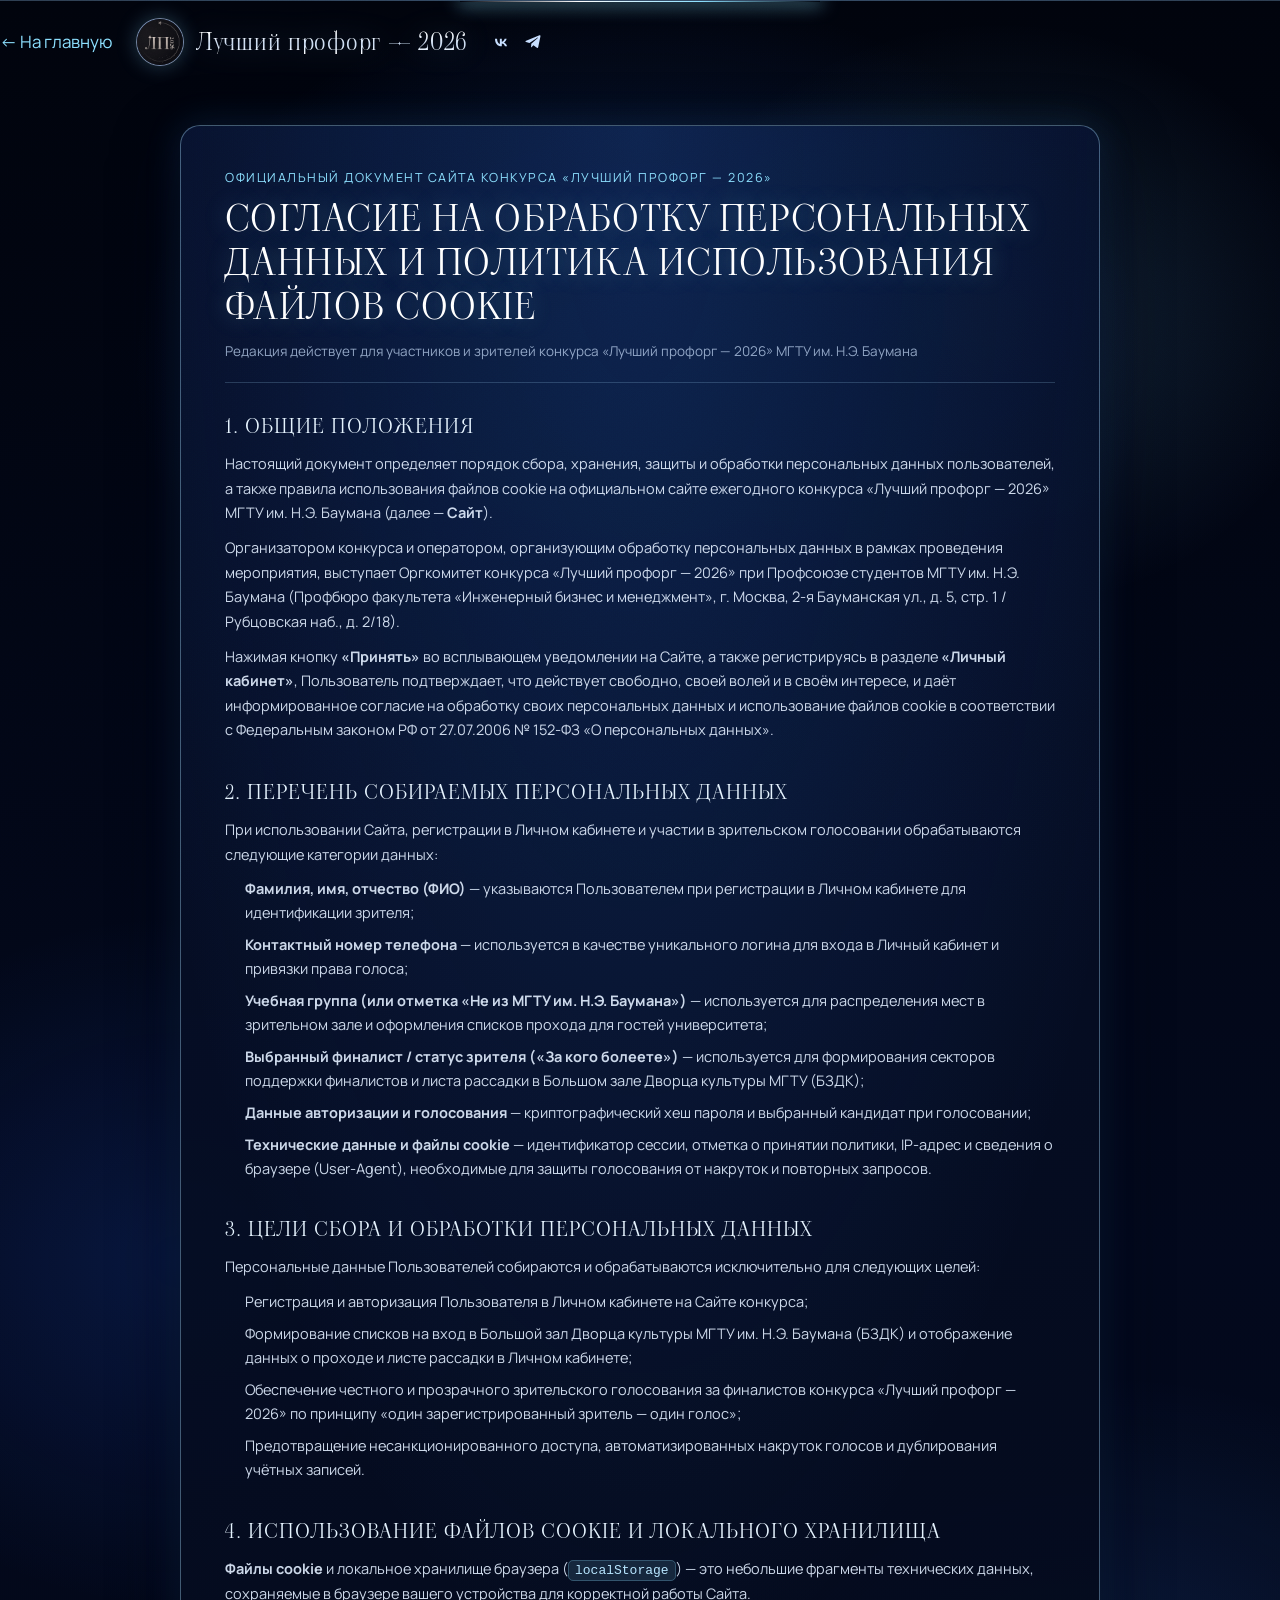
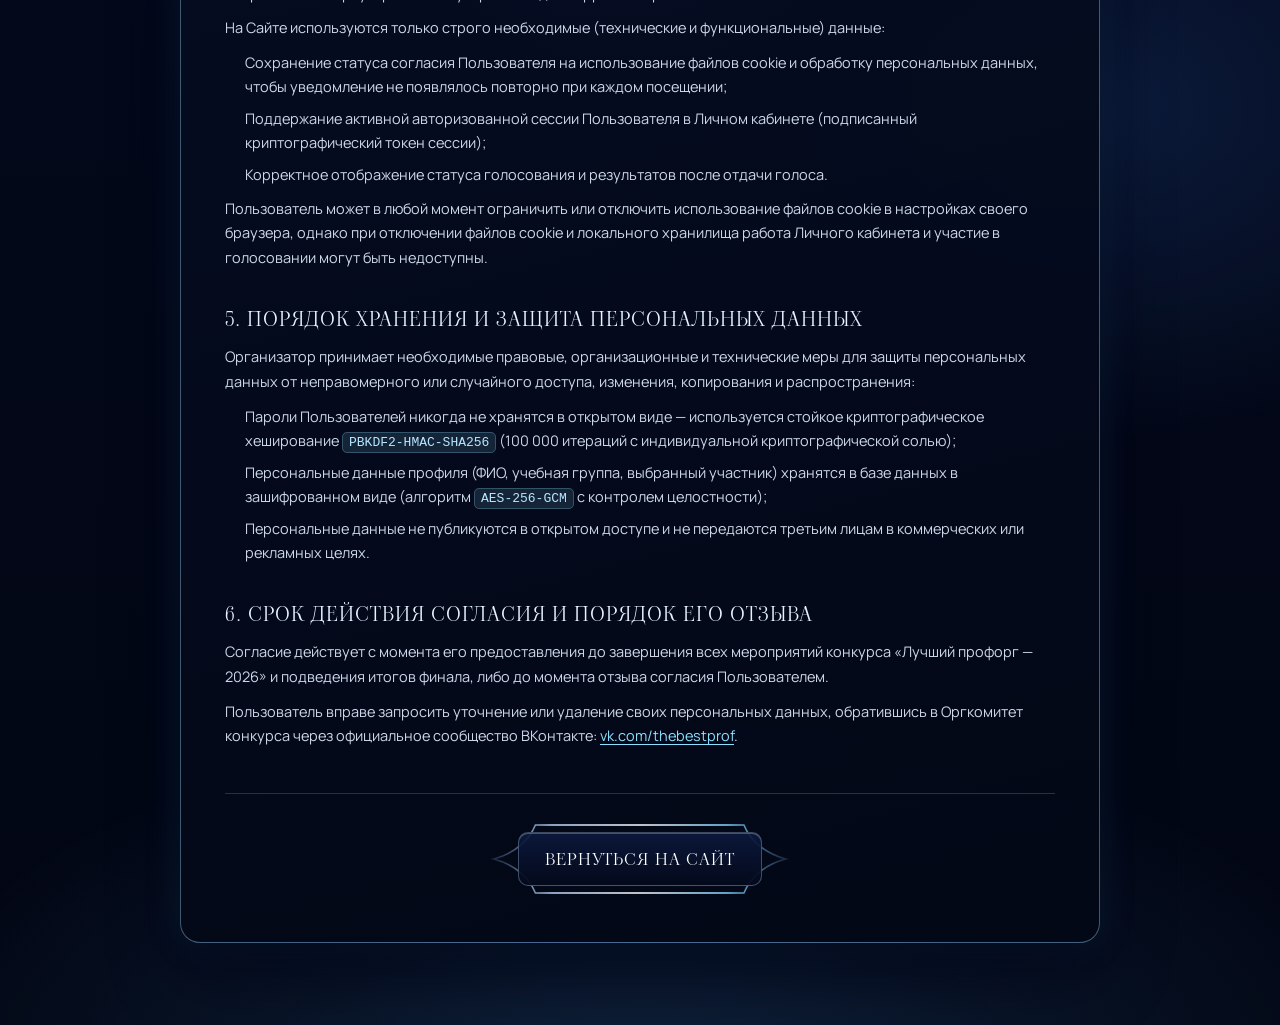
==== privacy.html @ 3759860c "Update voting to cookie-only and stack contacts" ====
<!DOCTYPE html>
<html lang="ru">
<head>
  <meta charset="UTF-8">
  <meta name="viewport" content="width=device-width, initial-scale=1.0">
  <title>Согласие на обработку персональных данных и использование файлов Cookie | Лучший профорг — 2026</title>
  <meta name="description" content="Политика обработки персональных данных и использования файлов cookie официального сайта конкурса «Лучший профорг — 2026» МГТУ им. Н.Э. Баумана.">
  <link rel="icon" type="image/png" href="img/logo-lp2026.png">
  <meta name="theme-color" content="#020614">
  <link rel="preconnect" href="https://fonts.googleapis.com">
  <link rel="preconnect" href="https://fonts.gstatic.com" crossorigin>
  <link href="https://fonts.googleapis.com/css2?family=Manrope:wght@400;500;600;700&family=Viaoda+Libre&display=swap" rel="stylesheet">
  <link rel="stylesheet" href="styles.css?v=49">
</head>
<body class="legal-page">

  <!-- ======= ШАПКА ======= -->
  <header class="header">
    <div class="header__inner">
      <div class="header__left">
        <a class="nav-link" href="index.html">← На главную</a>
      </div>

      <a class="logo cabinet-header-btn" href="index.html" aria-label="На главную страницу конкурса Лучший профорг — 2026">
        <img class="logo__icon" src="img/logo-lp2026.png" alt="Лучший профорг — 2026" width="46" height="46">
        <span class="logo__text">Лучший профорг — 2026</span>
      </a>

      <div class="header__right">
        <div class="header__socials">
          <a href="https://vk.com/thebestprof" target="_blank" rel="noopener" aria-label="ВКонтакте">
            <svg viewBox="0 0 24 24" width="18" height="18" fill="currentColor"><path d="M12.78 17.62c-5.52 0-8.67-3.78-8.8-10.07h2.76c.09 4.62 2.13 6.58 3.74 6.98V7.55h2.6v3.99c1.6-.17 3.27-1.99 3.83-3.99h2.6c-.43 2.46-2.25 4.28-3.54 5.03 1.29.6 3.36 2.18 4.14 5.04h-2.86c-.61-1.9-2.14-3.38-4.17-3.58v3.58h-.3z"/></svg>
          </a>
          <a href="https://t.me/profkom_bmstu" target="_blank" rel="noopener" aria-label="Telegram">
            <svg viewBox="0 0 24 24" width="18" height="18" fill="currentColor"><path d="M21.9 4.6 18.9 19c-.23 1-.83 1.25-1.68.78l-4.65-3.43-2.24 2.16c-.25.25-.46.46-.94.46l.33-4.73L18.4 6.5c.37-.33-.08-.52-.58-.19L7.26 13.4l-4.58-1.43c-1-.31-1.02-1 .21-1.48L20.6 3.1c.83-.3 1.55.2 1.3 1.5z"/></svg>
          </a>
        </div>
      </div>
    </div>
  </header>

  <!-- ======= ОСНОВНОЙ ДОКУМЕНТ ======= -->
  <main class="section legal-section">
    <div class="container legal-container">
      <div class="legal-card">
        <p class="legal-card__eyebrow">Официальный документ сайта конкурса «Лучший профорг — 2026»</p>
        <h1 class="legal-card__title">Согласие на обработку персональных данных и Политика использования файлов Cookie</h1>
        <p class="legal-card__updated">Редакция действует для участников и зрителей конкурса «Лучший профорг — 2026» МГТУ им. Н.Э. Баумана</p>

        <div class="legal-content">
          <section class="legal-block">
            <h2>1. Общие положения</h2>
            <p>
              Настоящий документ определяет порядок сбора, хранения, защиты и обработки персональных данных пользователей, а также правила использования файлов cookie на официальном сайте ежегодного конкурса «Лучший профорг — 2026» МГТУ им. Н.Э. Баумана (далее — <strong>Сайт</strong>).
            </p>
            <p>
              Организатором конкурса и оператором, организующим обработку персональных данных в рамках проведения мероприятия, выступает Оргкомитет конкурса «Лучший профорг — 2026» при Профсоюзе студентов МГТУ им. Н.Э. Баумана (Профбюро факультета «Инженерный бизнес и менеджмент», г. Москва, 2-я Бауманская ул., д. 5, стр. 1 / Рубцовская наб., д. 2/18).
            </p>
            <p>
              Нажимая кнопку <strong>«Принять»</strong> во всплывающем уведомлении на Сайте, а также регистрируясь в разделе <strong>«Личный кабинет»</strong>, Пользователь подтверждает, что действует свободно, своей волей и в своём интересе, и даёт информированное согласие на обработку своих персональных данных и использование файлов cookie в соответствии с Федеральным законом РФ от 27.07.2006 № 152-ФЗ «О персональных данных».
            </p>
          </section>

          <section class="legal-block">
            <h2>2. Перечень собираемых персональных данных</h2>
            <p>При использовании Сайта, регистрации в Личном кабинете и участии в зрительском голосовании обрабатываются следующие категории данных:</p>
            <ul>
              <li><strong>Фамилия, имя, отчество (ФИО)</strong> — указываются Пользователем при регистрации в Личном кабинете для идентификации зрителя;</li>
              <li><strong>Контактный номер телефона</strong> — используется в качестве уникального логина для входа в Личный кабинет и привязки права голоса;</li>
              <li><strong>Учебная группа (или отметка «Не из МГТУ им. Н.Э. Баумана»)</strong> — используется для распределения мест в зрительном зале и оформления списков прохода для гостей университета;</li>
              <li><strong>Выбранный финалист / статус зрителя («За кого болеете»)</strong> — используется для формирования секторов поддержки финалистов и листа рассадки в Большом зале Дворца культуры МГТУ (БЗДК);</li>
              <li><strong>Данные авторизации и голосования</strong> — криптографический хеш пароля и выбранный кандидат при голосовании;</li>
              <li><strong>Технические данные и файлы cookie</strong> — идентификатор сессии, отметка о принятии политики, IP-адрес и сведения о браузере (User-Agent), необходимые для защиты голосования от накруток и повторных запросов.</li>
            </ul>
          </section>

          <section class="legal-block">
            <h2>3. Цели сбора и обработки персональных данных</h2>
            <p>Персональные данные Пользователей собираются и обрабатываются исключительно для следующих целей:</p>
            <ul>
              <li>Регистрация и авторизация Пользователя в Личном кабинете на Сайте конкурса;</li>
              <li>Формирование списков на вход в Большой зал Дворца культуры МГТУ им. Н.Э. Баумана (БЗДК) и отображение данных о проходе и листе рассадки в Личном кабинете;</li>
              <li>Обеспечение честного и прозрачного зрительского голосования за финалистов конкурса «Лучший профорг — 2026» по принципу «один зарегистрированный зритель — один голос»;</li>
              <li>Предотвращение несанкционированного доступа, автоматизированных накруток голосов и дублирования учётных записей.</li>
            </ul>
          </section>

          <section class="legal-block">
            <h2>4. Использование файлов Cookie и локального хранилища</h2>
            <p>
              <strong>Файлы cookie</strong> и локальное хранилище браузера (<code>localStorage</code>) — это небольшие фрагменты технических данных, сохраняемые в браузере вашего устройства для корректной работы Сайта.
            </p>
            <p>На Сайте используются только строго необходимые (технические и функциональные) данные:</p>
            <ul>
              <li>Сохранение статуса согласия Пользователя на использование файлов cookie и обработку персональных данных, чтобы уведомление не появлялось повторно при каждом посещении;</li>
              <li>Поддержание активной авторизованной сессии Пользователя в Личном кабинете (подписанный криптографический токен сессии);</li>
              <li>Корректное отображение статуса голосования и результатов после отдачи голоса.</li>
            </ul>
            <p>
              Пользователь может в любой момент ограничить или отключить использование файлов cookie в настройках своего браузера, однако при отключении файлов cookie и локального хранилища работа Личного кабинета и участие в голосовании могут быть недоступны.
            </p>
          </section>

          <section class="legal-block">
            <h2>5. Порядок хранения и защита персональных данных</h2>
            <p>Организатор принимает необходимые правовые, организационные и технические меры для защиты персональных данных от неправомерного или случайного доступа, изменения, копирования и распространения:</p>
            <ul>
              <li>Пароли Пользователей никогда не хранятся в открытом виде — используется стойкое криптографическое хеширование <code>PBKDF2-HMAC-SHA256</code> (100 000 итераций с индивидуальной криптографической солью);</li>
              <li>Персональные данные профиля (ФИО, учебная группа, выбранный участник) хранятся в базе данных в зашифрованном виде (алгоритм <code>AES-256-GCM</code> с контролем целостности);</li>
              <li>Персональные данные не публикуются в открытом доступе и не передаются третьим лицам в коммерческих или рекламных целях.</li>
            </ul>
          </section>

          <section class="legal-block">
            <h2>6. Срок действия согласия и порядок его отзыва</h2>
            <p>
              Согласие действует с момента его предоставления до завершения всех мероприятий конкурса «Лучший профорг — 2026» и подведения итогов финала, либо до момента отзыва согласия Пользователем.
            </p>
            <p>
              Пользователь вправе запросить уточнение или удаление своих персональных данных, обратившись в Оргкомитет конкурса через официальное сообщество ВКонтакте:
              <a href="https://vk.com/thebestprof" target="_blank" rel="noopener">vk.com/thebestprof</a>.
            </p>
          </section>
        </div>

        <div class="legal-card__actions">
          <a class="btn-frame" href="index.html">
            <svg class="btn-frame__svg" viewBox="0 0 320 94" preserveAspectRatio="none" aria-hidden="true">
              <defs>
                <linearGradient id="legalFrameGrad" x1="0" y1="0" x2="1" y2="0">
                  <stop offset="0" stop-color="#3b5278" stop-opacity=".45"/>
                  <stop offset=".2" stop-color="#b8d4f8"/>
                  <stop offset=".5" stop-color="#ffffff"/>
                  <stop offset=".8" stop-color="#7fd4ff"/>
                  <stop offset="1" stop-color="#3b5278" stop-opacity=".45"/>
                </linearGradient>
              </defs>
              <path d="M6 47 C 30 40 44 24 50 8 L 270 8 C 276 24 290 40 314 47 C 290 54 276 70 270 86 L 50 86 C 44 70 30 54 6 47 Z" fill="none" stroke="url(#legalFrameGrad)" stroke-width="1.6" vector-effect="non-scaling-stroke"/>
            </svg>
            <span>Вернуться на сайт</span>
          </a>
        </div>
      </div>
    </div>
  </main>

</body>
</html>
---- styles.css ----
/* ============================================================
   «Лучший профорг — 2026» — Глубокий космос + 3D Хром и Серебро
   Официальный дизайн по мотивам афиш конкурса: полночный
   сапфировый космос, металлический хром, ледяное голубое
   сияние, гранёные 3D-звёзды, орбиты и звёздные шлейфы
   ============================================================ */

:root {
  --bg: #020613;
  --bg-soft: #040b20;
  --panel: #07122e;
  --accent: #8ce0ff;          /* ледяной голубой с афиш */
  --accent-bright: #e0f5ff;   /* яркий серебристо-голубой блик */
  --accent-dark: #2563eb;     /* глубокий сапфировый неон */
  --cream: #f4f8ff;           /* звёздный белый */
  --muted: #93a7c8;           /* холодный серебристо-синий */
  --violet: 37, 99, 235;      /* сапфировая туманность */
  --gold-rgb: 140, 224, 255;  /* голубовато-серебряное свечение */
  --chrome-rgb: 216, 232, 255;
  --hairline: rgba(205, 228, 255, 0.58);
  --panel-border: rgba(190, 220, 255, 0.25);
  --poster-border: rgba(210, 230, 255, 0.42);
  --chrome-gradient: linear-gradient(
    180deg,
    #ffffff 0%,
    #eef5fd 28%,
    #c6d7ee 58%,
    #e6f0fc 82%,
    #ffffff 100%
  );
  --font-display: "Viaoda Libre", serif;
  --font-text: "Manrope", "Roboto", sans-serif;
  --header-h: 84px;
}

* { margin: 0; padding: 0; box-sizing: border-box; }

html {
  scroll-behavior: smooth;
  scroll-padding-top: calc(var(--header-h) + 12px);
  scrollbar-color: rgba(140, 224, 255, 0.35) transparent;
}

body {
  background: var(--bg);
  color: var(--muted);
  font-family: var(--font-text);
  font-size: 17px;
  line-height: 1.55;
  -webkit-font-smoothing: antialiased;
  overflow-x: hidden;
}

/* лёгкое плёночное зерно поверх всей страницы */
body::after {
  content: "";
  position: fixed;
  inset: 0;
  z-index: 2000;
  pointer-events: none;
  opacity: 0.045;
  mix-blend-mode: soft-light;
  background-image: url("data:image/svg+xml,%3Csvg xmlns='http://www.w3.org/2000/svg' width='180' height='180'%3E%3Cfilter id='n'%3E%3CfeTurbulence type='fractalNoise' baseFrequency='0.8' numOctaves='2' stitchTiles='stitch'/%3E%3CfeColorMatrix type='saturate' values='0'/%3E%3C/filter%3E%3Crect width='100%25' height='100%25' filter='url(%23n)'/%3E%3C/svg%3E");
}

img { display: block; max-width: 100%; }
a { color: var(--accent); text-decoration: none; }
ul, ol { list-style: none; }
b { color: var(--cream); font-weight: 600; }

::selection { background: var(--accent); color: #020613; }

::-webkit-scrollbar { width: 10px; }
::-webkit-scrollbar-track { background: var(--bg); }
::-webkit-scrollbar-thumb {
  background: rgba(140, 224, 255, 0.25);
  border-radius: 8px;
  border: 2px solid var(--bg);
}
::-webkit-scrollbar-thumb:hover { background: rgba(140, 224, 255, 0.48); }

:focus-visible {
  outline: 2px solid var(--accent);
  outline-offset: 3px;
  border-radius: 4px;
}

.sprite { position: absolute; width: 0; height: 0; overflow: hidden; }

.container {
  width: min(1180px, 100% - 48px);
  margin-inline: auto;
  position: relative;
}
.container--narrow { width: min(860px, 100% - 48px); }

/* ---------- фирменные элементы с афиш: линии и 8-лучевые звёзды ---------- */
.poster-spark {
  width: 22px;
  height: 22px;
  fill: #ffffff;
  flex: 0 0 auto;
  filter: drop-shadow(0 0 8px rgba(140, 224, 255, 0.9));
}
.poster-line {
  display: inline-block;
  width: clamp(32px, 6vw, 76px);
  height: 1px;
  background: linear-gradient(90deg, transparent, rgba(220, 236, 255, 0.85), transparent);
}

/* ---------- свечения-купола ---------- */
.glow {
  position: absolute;
  pointer-events: none;
  z-index: 0;
}
.glow--top {
  top: 0; left: 50%;
  transform: translateX(-50%);
  width: min(1240px, 100%);
  height: 520px;
  background:
    radial-gradient(52% 95% at 50% 6%, rgba(62, 148, 255, 0.24), transparent 72%),
    radial-gradient(38% 80% at 24% 16%, rgba(140, 224, 255, 0.16), transparent 75%),
    radial-gradient(38% 80% at 76% 18%, rgba(56, 138, 255, 0.16), transparent 75%);
  animation: glowPulse 7s ease-in-out infinite;
}
.glow--center {
  top: 50%; left: 50%;
  transform: translate(-50%, -50%);
  width: min(940px, 100%);
  height: 620px;
  background: radial-gradient(50% 50% at 50% 50%, rgba(59, 130, 246, 0.22), transparent 70%);
}

/* ---------- очертания-декор: ракеты, спутники, звёзды ---------- */
.deco {
  position: absolute;
  color: #a8d4ff;
  opacity: 0.28;
  filter: drop-shadow(0 0 14px rgba(140, 224, 255, 0.35));
  pointer-events: none;
  z-index: 0;
}
.deco--about { right: -26px; top: 130px; width: clamp(90px, 10vw, 150px); }
.deco--stages { left: 1.5%; top: 170px; width: clamp(240px, 28vw, 380px); }
.deco--criteria { right: 2%; top: 210px; width: clamp(200px, 24vw, 330px); }
.deco--faq { right: 4%; top: 160px; width: clamp(110px, 13vw, 180px); }
.deco--apply { left: -70px; bottom: 50px; width: clamp(240px, 26vw, 370px); }
.deco .twinkle {
  animation: twinkle 3.2s ease-in-out infinite;
  transform-origin: center;
  transform-box: fill-box;
}
@keyframes twinkle {
  0%, 100% { opacity: 1; }
  50% { opacity: 0.2; }
}

/* ============================================================
   ШАПКА: один ряд — логотип, навигация, соцсети + прогресс-бар
   ============================================================ */
.header {
  position: fixed;
  inset: 0 0 auto 0;
  z-index: 50;
  transition: background 0.35s ease, box-shadow 0.35s ease, backdrop-filter 0.35s ease;
}
.header.scrolled {
  background: rgba(2, 6, 19, 0.82);
  backdrop-filter: blur(18px) saturate(1.3);
  -webkit-backdrop-filter: blur(18px) saturate(1.3);
  box-shadow: 0 1px 0 rgba(190, 220, 255, 0.2), 0 12px 40px rgba(0, 0, 0, 0.55);
}
.progress {
  position: absolute;
  left: 0; bottom: 0;
  height: 2px;
  width: 0;
  background: linear-gradient(90deg, #1d4ed8, #8ce0ff, #ffffff);
  box-shadow: 0 0 14px rgba(140, 224, 255, 0.75);
  pointer-events: none;
}
.header__inner {
  position: relative;
  display: flex;
  align-items: center;
  gap: 24px;
  height: var(--header-h);
}

.nav { display: flex; gap: 24px; margin-inline: auto; }
.nav__link {
  position: relative;
  font-family: var(--font-display);
  font-size: 15px;
  text-transform: uppercase;
  letter-spacing: 0.06em;
  white-space: nowrap;
  color: rgba(235, 244, 255, 0.68);
  transition: color 0.25s ease, text-shadow 0.25s ease;
}
.nav__link::after {
  content: "";
  position: absolute;
  left: 0; right: 0; bottom: -8px;
  height: 1px;
  background: linear-gradient(90deg, transparent, #ffffff, var(--accent), transparent);
  transform: scaleX(0);
  transition: transform 0.3s ease;
}
.nav__link:hover, .nav__link.active {
  color: #ffffff;
  text-shadow: 0 0 14px rgba(140, 224, 255, 0.65);
}
.nav__link:hover::after, .nav__link.active::after { transform: scaleX(1); }

.logo {
  display: flex;
  align-items: center;
  gap: 12px;
  flex: 0 0 auto;
  background: none;
  border: 0;
  padding: 0;
  cursor: pointer;
  font: inherit;
  color: inherit;
}
.logo__icon {
  width: 48px; height: 48px;
  border-radius: 50%;
  background: radial-gradient(circle at 30% 30%, #162b5b, #050c20);
  border: 1px solid rgba(205, 228, 255, 0.55);
  box-shadow: 0 0 20px rgba(140, 224, 255, 0.25), inset 0 0 10px rgba(255, 255, 255, 0.15);
  display: grid;
  place-items: center;
  overflow: hidden;
  transition: box-shadow 0.25s ease, border-color 0.25s ease;
}
.logo:hover .logo__icon {
  border-color: #ffffff;
  box-shadow: 0 0 28px rgba(140, 224, 255, 0.55);
}
.logo__icon img {
  width: 100%; height: 100%;
  object-fit: cover;
}
.logo__text {
  display: inline-flex;
  align-items: center;
  font-family: var(--font-display);
  font-size: 24px;
  line-height: 1;
  white-space: nowrap;
  background: var(--chrome-gradient);
  -webkit-background-clip: text;
  background-clip: text;
  color: transparent;
  letter-spacing: 0.03em;
  filter: drop-shadow(0 0 14px rgba(140, 224, 255, 0.25));
}

.header__socials {
  display: flex;
  align-items: center;
  gap: 14px;
  flex: 0 0 auto;
}
.header__socials a {
  display: inline-flex;
  align-items: center;
  justify-content: center;
  line-height: 1;
  color: #c8dfff;
  transition: color 0.25s ease, transform 0.25s ease, filter 0.25s ease;
}
.header__socials svg {
  display: block;
}
.header__socials a:hover {
  color: #ffffff;
  transform: translateY(-2px);
  filter: drop-shadow(0 0 10px rgba(140, 224, 255, 0.7));
}

/* бургер */
.burger {
  display: none;
  flex-direction: column;
  gap: 5px;
  background: none;
  border: 0;
  padding: 8px;
  cursor: pointer;
}
.burger span {
  width: 24px; height: 2px;
  background: var(--cream);
  transition: transform 0.3s ease, opacity 0.3s ease;
}
.burger.open span:nth-child(1) { transform: translateY(7px) rotate(45deg); }
.burger.open span:nth-child(2) { opacity: 0; }
.burger.open span:nth-child(3) { transform: translateY(-7px) rotate(-45deg); }

/* ============================================================
   ГЕРОЙ (в стиле главной афиши «Лучший профорг — через тернии к звёздам»)
   ============================================================ */
.hero {
  position: relative;
  padding: calc(var(--header-h) + 54px) 0 115px;
  overflow: hidden;
  background:
    radial-gradient(55% 520px at 50% 14%, rgba(45, 112, 245, 0.24), transparent 72%),
    radial-gradient(38% 420px at 78% 10%, rgba(110, 195, 255, 0.16), transparent 70%),
    radial-gradient(42% 480px at 14% 48%, rgba(30, 88, 220, 0.18), transparent 72%),
    radial-gradient(50% 450px at 85% 65%, rgba(56, 138, 255, 0.14), transparent 74%),
    radial-gradient(90% 560px at 50% 106%, rgba(72, 168, 255, 0.18), transparent 70%),
    linear-gradient(180deg, #01040d 0%, #03091d 48%, #020613 100%);
}
.hero__glow {
  position: absolute;
  top: 22%; left: 50%;
  transform: translate(-50%, -50%);
  width: min(920px, 95vw);
  height: 520px;
  background:
    radial-gradient(50% 50% at 50% 50%, rgba(76, 162, 255, 0.22), transparent 68%),
    radial-gradient(30% 35% at 50% 46%, rgba(255, 255, 255, 0.08), transparent 65%);
  pointer-events: none;
  animation: glowPulse 7s ease-in-out infinite;
}
@keyframes glowPulse {
  0%, 100% { opacity: 1; }
  50% { opacity: 0.65; }
}

/* S-образный звёздный шлейф с постеров */
.hero__stardust {
  position: absolute;
  inset: 0;
  width: 100%;
  height: 980px;
  pointer-events: none;
  z-index: 0;
  --fade-o: 0.85;
  overflow: visible;
}

/* 3D гранёные серебряные звёзды в углах (как на афишах) */
.chrome-star {
  position: absolute;
  pointer-events: none;
  z-index: 1;
  filter: drop-shadow(0 12px 28px rgba(0, 0, 0, 0.75)) drop-shadow(0 0 22px rgba(140, 224, 255, 0.28));
  animation: starFloat 8s ease-in-out infinite;
}
.chrome-star--tl {
  top: calc(var(--header-h) + 18px);
  left: max(2%, calc(50% - 620px));
  width: clamp(78px, 10vw, 138px);
  height: clamp(78px, 10vw, 138px);
  --star-rot: -14deg;
}
.chrome-star--tr {
  top: calc(var(--header-h) + 95px);
  right: max(4%, calc(50% - 540px));
  width: clamp(42px, 5vw, 66px);
  height: clamp(42px, 5vw, 66px);
  --star-rot: 18deg;
  animation-delay: -2.5s;
}
.chrome-star--bl {
  top: 560px;
  left: max(6%, calc(50% - 500px));
  width: clamp(38px, 4.5vw, 58px);
  height: clamp(38px, 4.5vw, 58px);
  --star-rot: 22deg;
  animation-delay: -4.2s;
}
.chrome-star--br {
  top: 610px;
  right: max(2%, calc(50% - 610px));
  width: clamp(84px, 11vw, 146px);
  height: clamp(84px, 11vw, 146px);
  --star-rot: 12deg;
  animation-delay: -1.4s;
}
@keyframes starFloat {
  0%, 100% { transform: translateY(0) rotate(var(--star-rot, 0deg)); }
  50% { transform: translateY(-10px) rotate(calc(var(--star-rot, 0deg) + 4deg)); }
}

/* Сферический горизонт планеты с голубой атмосферой внизу героя */
.hero__planet {
  position: absolute;
  left: 50%;
  bottom: -440px;
  transform: translateX(-50%);
  width: min(1900px, 175vw);
  height: 540px;
  border-radius: 50%;
  background:
    radial-gradient(50% 50% at 50% 0%, rgba(12, 29, 74, 0.92) 0%, #020613 72%);
  border-top: 1.5px solid rgba(170, 225, 255, 0.55);
  box-shadow:
    0 -18px 65px rgba(70, 165, 255, 0.32),
    0 -4px 22px rgba(175, 232, 255, 0.45),
    inset 0 18px 48px rgba(96, 185, 255, 0.25);
  pointer-events: none;
  z-index: 0;
  --fade-o: 0.75;
}

/* ---------- живое звёздное небо (герой + все секции) ---------- */
.sky {
  position: absolute;
  inset: 0;
  overflow: hidden;
  pointer-events: none;
  --fade-o: 0.95;
  z-index: 0;
}
.sky--hero { --fade-o: 0.95; }
.sky--footer { --fade-o: 0.9; }
.sky__track {
  position: absolute;
  top: 0; left: 0;
  height: 100%;
  width: 200%;
  animation: starDrift 260s linear infinite;
}
@keyframes starDrift {
  from { transform: translate3d(0, 0, 0); }
  to { transform: translate3d(-50%, 0, 0); }
}
.h-star {
  position: absolute;
  border-radius: 50%;
  background: var(--star-c, #ffffff);
  animation: starTwinkle var(--d, 3s) ease-in-out var(--dl, 0s) infinite;
}
@keyframes starTwinkle {
  0%, 100% { opacity: var(--o, 0.75); }
  50% { opacity: 0.1; }
}
.h-star--glow {
  box-shadow: 0 0 8px 1.5px rgba(140, 224, 255, 0.75), 0 0 3px #ffffff;
}

/* спутники, летящие через экран */
.hero-sat {
  position: absolute;
  left: -90px;
  width: 48px;
  color: #b8dcff;
  opacity: 0;
  z-index: 0;
  pointer-events: none;
  filter: drop-shadow(0 0 8px rgba(140, 224, 255, 0.6));
}
.hero-sat svg { display: block; width: 100%; height: auto; }
.hero-sat--1 { top: 16%; animation: satPassUp 42s linear 3s infinite; }
.hero-sat--2 {
  top: 58%;
  width: 34px;
  color: rgba(224, 242, 255, 0.8);
  filter: none;
  animation: satPassDown 55s linear 21s infinite;
}
@keyframes satPassUp {
  0%   { transform: translate(0, 0) rotate(10deg); opacity: 0; }
  3%   { opacity: 0.55; }
  92%  { opacity: 0.45; }
  100% { transform: translate(calc(100vw + 180px), -240px) rotate(10deg); opacity: 0; }
}
@keyframes satPassDown {
  0%   { transform: translate(calc(100vw + 140px), 0) rotate(-8deg); opacity: 0; }
  3%   { opacity: 0.4; }
  92%  { opacity: 0.35; }
  100% { transform: translate(-160px, 190px) rotate(-8deg); opacity: 0; }
}

/* редкие метеоры — серебристо-голубые */
.hero-shoot {
  position: absolute;
  width: 140px;
  height: 1.5px;
  border-radius: 2px;
  background: linear-gradient(90deg, rgba(140, 224, 255, 0), rgba(255, 255, 255, 0.95));
  box-shadow: 0 0 10px rgba(140, 224, 255, 0.6);
  opacity: 0;
  transform: rotate(-22deg);
  z-index: 0;
  pointer-events: none;
}
.hero-shoot--1 { top: 14%; left: 18%; animation: shootStar 13s ease-in 2s infinite; }
.hero-shoot--2 { top: 30%; left: 55%; animation: shootStar 17s ease-in 9.5s infinite; }
@keyframes shootStar {
  0%, 84% { opacity: 0; transform: translate(0, 0) rotate(-22deg); }
  86% { opacity: 0.95; }
  100% { opacity: 0; transform: translate(44vw, 150px) rotate(-22deg); }
}
.hero__skyline {
  position: absolute;
  bottom: 0; left: 0;
  width: 100%;
  height: clamp(100px, 14vw, 195px);
  color: #8cc5ff;
  opacity: 0.18;
  pointer-events: none;
}

/* очертания памятников по бокам героя: Королёв с орбитами и Бауман «Нога» */
.hero__monument {
  position: absolute;
  top: clamp(140px, 21vw, 260px);
  width: clamp(130px, 14vw, 195px);
  color: #9bcaff;
  pointer-events: none;
  z-index: 0;
  --fade-o: 0.28;
}
.hero__monument--left { left: max(1%, calc(50% - 650px)); }
.hero__monument--right { right: max(1%, calc(50% - 650px)); }
.hero__monument svg { display: block; width: 100%; height: auto; }

.hero__inner {
  position: relative;
  z-index: 2;
  display: flex;
  flex-direction: column;
  align-items: center;
  text-align: center;
}

/* логотипы организаций вверху (в стиле верхней строки логотипов на афише) */
.hero__orgs {
  display: flex;
  gap: 16px;
  justify-content: center;
  flex-wrap: wrap;
  margin-bottom: 44px;
}
.org-plate {
  display: grid;
  place-items: center;
  background: rgba(245, 250, 255, 0.95);
  border: 1px solid rgba(255, 255, 255, 0.85);
  border-radius: 12px;
  padding: 10px 20px;
  min-height: 52px;
  box-shadow: 0 6px 24px rgba(0, 0, 0, 0.4), 0 0 18px rgba(140, 224, 255, 0.18);
  transition: transform 0.25s ease, box-shadow 0.25s ease, background 0.25s ease;
}
.org-plate:hover {
  transform: translateY(-3px);
  background: #ffffff;
  box-shadow: 0 10px 30px rgba(140, 224, 255, 0.42), 0 0 20px rgba(255, 255, 255, 0.35);
}
.org-plate img { max-height: 32px; width: auto; }

/* Верхний подзаголовок с линиями и 8-лучевыми звёздами (как на афише «ПАРТНЁР КОНКУРСА») */
.hero__kicker {
  display: inline-flex;
  align-items: center;
  gap: 12px;
  font-family: var(--font-display);
  font-size: clamp(12px, 1.4vw, 15px);
  font-weight: 400;
  letter-spacing: 0.26em;
  text-transform: uppercase;
  color: #dcebff;
  margin-bottom: 18px;
  text-shadow: 0 0 16px rgba(140, 224, 255, 0.45);
}

.hero__title {
  position: relative;
  isolation: isolate;
  display: flex;
  flex-direction: column;
  align-items: center;
}

/* Центральная вспышка-звезда с серебряными лучами прямо над заголовком (как на афише 3) */
.hero__crown-flare {
  display: flex;
  align-items: center;
  justify-content: center;
  gap: 8px;
  margin-bottom: 4px;
  pointer-events: none;
}
.hero__crown-line {
  width: clamp(64px, 11vw, 140px);
  height: 1.5px;
  background: linear-gradient(90deg, transparent, #b8dcff, #ffffff);
  box-shadow: 0 0 10px rgba(140, 224, 255, 0.7);
}
.hero__crown-line:last-child {
  background: linear-gradient(90deg, #ffffff, #b8dcff, transparent);
}
.hero__crown-star {
  width: 44px;
  height: 44px;
  filter: drop-shadow(0 0 14px rgba(140, 224, 255, 0.95));
}

/* Наклонные светящиеся эллиптические орбиты вокруг заголовка (с афиш 1 и 3) */
.hero__orbit {
  position: absolute;
  top: 42%; left: 50%;
  width: min(980px, 106vw);
  height: min(370px, 44vw);
  transform: translate(-50%, -50%) rotate(-12deg);
  border: 1px solid rgba(165, 220, 255, 0.36);
  border-radius: 50%;
  box-shadow:
    0 0 24px rgba(72, 165, 255, 0.22),
    inset 0 0 24px rgba(72, 165, 255, 0.14);
  pointer-events: none;
  z-index: -1;
}
.hero__orbit::before,
.hero__orbit::after {
  content: "";
  position: absolute;
  border-radius: 50%;
  background: #ffffff;
}
.hero__orbit::before {
  top: 16%; left: 5%;
  width: 8px; height: 8px;
  box-shadow: 0 0 16px 5px rgba(140, 224, 255, 0.9), 0 0 30px 8px rgba(59, 130, 246, 0.7);
}
.hero__orbit::after {
  bottom: 14%; right: 6%;
  width: 7px; height: 7px;
  box-shadow: 0 0 14px 4px rgba(140, 224, 255, 0.85), 0 0 26px 6px rgba(59, 130, 246, 0.6);
}
.hero__orbit--secondary {
  width: min(860px, 94vw);
  height: min(290px, 34vw);
  transform: translate(-50%, -50%) rotate(9deg);
  border-style: dashed;
  border-color: rgba(140, 224, 255, 0.22);
  box-shadow: none;
}
.hero__orbit--secondary::before {
  top: -4px; left: 62%;
  width: 5px; height: 5px;
}
.hero__orbit--secondary::after {
  bottom: -3px; right: 32%;
  width: 5px; height: 5px;
}

/* Обёртка главного 3D хромированного заголовка с оптическими бликами */
.hero__name-wrap {
  position: relative;
  display: inline-block;
  padding: 6px 18px;
}

.hero__name {
  display: inline-block;
  font-family: var(--font-display);
  font-weight: 400;
  font-size: clamp(62px, 11vw, 148px);
  line-height: 1.04;
  padding: 0.14em 0.06em 0.08em;
  margin: -0.14em -0.06em -0.08em;
  letter-spacing: 0.02em;
  text-transform: uppercase;
  background: linear-gradient(
    180deg,
    #ffffff 0%,
    #ebf3fc 24%,
    #c4d6ed 48%,
    #f4f9ff 68%,
    #ccddf2 100%
  );
  -webkit-background-clip: text;
  background-clip: text;
  color: transparent;
  filter:
    drop-shadow(0 3px 0 rgba(24, 38, 66, 0.85))
    drop-shadow(0 12px 28px rgba(0, 0, 0, 0.8))
    drop-shadow(0 0 38px rgba(96, 178, 255, 0.3));
}

/* Оптические блики на буквах «ЛУЧШИЙ ПРОФОРГ» (как на афишах 2 и 5) */
.hero__flare {
  position: absolute;
  pointer-events: none;
  z-index: 3;
  filter: drop-shadow(0 0 12px rgba(140, 224, 255, 0.95));
  animation: flarePulse 4.5s ease-in-out infinite;
}
.hero__flare--1 {
  width: clamp(38px, 5vw, 68px);
  height: clamp(38px, 5vw, 68px);
  top: -12px;
  left: 11%;
}
.hero__flare--2 {
  width: clamp(28px, 3.6vw, 48px);
  height: clamp(28px, 3.6vw, 48px);
  top: 44%;
  left: 24%;
  animation-delay: -1.8s;
}
.hero__flare--3 {
  width: clamp(34px, 4.4vw, 58px);
  height: clamp(34px, 4.4vw, 58px);
  bottom: -14px;
  right: 7%;
  animation-delay: -3.1s;
}
@keyframes flarePulse {
  0%, 100% { transform: scale(1) rotate(0deg); opacity: 0.95; }
  50% { transform: scale(1.18) rotate(8deg); opacity: 0.7; }
}

/* Голубой неоновый слоган «через тернии к звёздам» (в точности с главной афиши) */
.hero__motto {
  font-family: var(--font-text);
  font-weight: 500;
  font-size: clamp(20px, 2.8vw, 34px);
  line-height: 1.2;
  color: var(--accent);
  margin-top: 20px;
  letter-spacing: 0.16em;
  text-transform: lowercase;
  text-shadow:
    0 0 22px rgba(140, 224, 255, 0.65),
    0 0 44px rgba(37, 99, 235, 0.55);
}

/* Разделитель «──── ✶ 2026 ✶ ────» с компасными звёздами */
.hero__year {
  display: inline-flex;
  align-items: center;
  gap: 14px;
  font-family: var(--font-display);
  font-size: clamp(22px, 2.8vw, 32px);
  color: #ffffff;
  margin-top: 22px;
  letter-spacing: 0.28em;
}
.hero__year b {
  font-weight: 400;
  background: var(--chrome-gradient);
  -webkit-background-clip: text;
  background-clip: text;
  color: transparent;
  padding-left: 0.28em;
  filter: drop-shadow(0 0 18px rgba(140, 224, 255, 0.45));
}

.hero__caption {
  font-family: var(--font-display);
  font-size: clamp(20px, 2.8vw, 32px);
  line-height: 1.2;
  letter-spacing: 0.06em;
  text-transform: uppercase;
  color: rgba(235, 245, 255, 0.9);
  margin-top: 24px;
}

/* Архитектурная рамка постера (по образцу афиши 4 «Интеллектуальный этап») */
.hero__alley {
  position: relative;
  margin-top: 64px;
  width: 100%;
  padding: 46px 32px 38px;
  border: 1px solid var(--poster-border);
  border-radius: 6px;
  background:
    radial-gradient(70% 90% at 50% 0%, rgba(45, 112, 245, 0.16), transparent 72%),
    linear-gradient(180deg, rgba(8, 19, 48, 0.72), rgba(3, 8, 24, 0.82));
  box-shadow:
    0 24px 64px rgba(0, 0, 0, 0.65),
    0 0 40px rgba(59, 130, 246, 0.12),
    inset 0 0 32px rgba(140, 224, 255, 0.05);
  backdrop-filter: blur(10px);
  -webkit-backdrop-filter: blur(10px);
}
/* Световой блик на рамке */
.hero__alley::before,
.hero__alley::after {
  content: "";
  position: absolute;
  pointer-events: none;
}
.hero__alley::before {
  top: -1px; left: 12%;
  width: 110px; height: 2px;
  background: linear-gradient(90deg, transparent, #ffffff, var(--accent), transparent);
  box-shadow: 0 0 14px 2px rgba(140, 224, 255, 0.85);
}
.hero__alley::after {
  bottom: -1px; right: 12%;
  width: 110px; height: 2px;
  background: linear-gradient(90deg, transparent, var(--accent), #ffffff, transparent);
  box-shadow: 0 0 14px 2px rgba(140, 224, 255, 0.85);
}

/* Заголовок Аллеи участников в верхнем разрыве рамки (как «ЛУЧШИЙ ПРОФОРГ» на афише 4) */
.hero__alley-title {
  position: absolute;
  top: 0; left: 50%;
  transform: translate(-50%, -50%);
  display: inline-flex;
  align-items: center;
  gap: 14px;
  padding: 6px 26px;
  background: #03091b;
  border: 1px solid rgba(190, 220, 255, 0.35);
  border-radius: 999px;
  font-family: var(--font-display);
  font-size: clamp(22px, 3vw, 34px);
  line-height: 1.1;
  text-transform: uppercase;
  letter-spacing: 0.08em;
  white-space: nowrap;
  box-shadow: 0 0 28px rgba(59, 130, 246, 0.28);
}
.hero__alley-title span {
  background: var(--chrome-gradient);
  -webkit-background-clip: text;
  background-clip: text;
  color: transparent;
  filter: drop-shadow(0 0 18px rgba(140, 224, 255, 0.35));
}

.alley-grid {
  display: grid;
  grid-template-columns: repeat(3, 1fr);
  gap: 24px;
  margin-top: 12px;
  max-width: 1020px;
  margin-inline: auto;
}
.alley-card {
  position: relative;
  background:
    radial-gradient(80% 90% at 50% 0%, rgba(72, 155, 255, 0.14), transparent 70%),
    linear-gradient(180deg, rgba(16, 32, 74, 0.55), rgba(5, 11, 28, 0.78));
  border: 1px solid rgba(190, 220, 255, 0.28);
  border-radius: 12px;
  padding: 12px 12px 14px;
  box-shadow: 0 10px 30px rgba(0, 0, 0, 0.45);
}
.alley-card::before {
  content: "";
  position: absolute;
  top: -1px; left: 50%;
  transform: translateX(-50%);
  width: 55%;
  height: 1px;
  background: linear-gradient(90deg, transparent, rgba(255, 255, 255, 0.8), transparent);
  opacity: 0.65;
}
.alley-card__photo {
  width: 100%;
  aspect-ratio: 1;
  border-radius: 8px;
  overflow: hidden;
  display: grid;
  place-items: center;
  border: 1px solid rgba(190, 220, 255, 0.22);
  background:
    radial-gradient(70% 70% at 50% 30%, rgba(140, 224, 255, 0.15), transparent 75%),
    var(--bg);
}
.alley-card__photo img {
  width: 100%; height: 100%;
  object-fit: cover;
  filter: saturate(0.98) contrast(1.02);
}
.alley-card__photo svg {
  width: 48px; height: 48px;
  fill: rgba(140, 224, 255, 0.55);
}
.alley-card__name {
  margin-top: 12px;
  font-size: 16px;
  font-weight: 500;
  line-height: 1.35;
  color: var(--cream);
  min-height: 46px;
  display: flex;
  flex-direction: column;
  align-items: center;
  justify-content: center;
  gap: 4px;
  text-align: center;
}
.alley-card__group {
  font-size: 13px;
  font-weight: 600;
  color: var(--accent);
  letter-spacing: 0.1em;
  text-transform: uppercase;
  text-shadow: 0 0 12px rgba(140, 224, 255, 0.45);
}

.hero__theme {
  margin-top: 18px;
  font-size: 15px;
  letter-spacing: 0.12em;
  text-transform: uppercase;
  color: var(--muted);
}

.hero__actions {
  display: flex;
  gap: 22px;
  flex-wrap: wrap;
  justify-content: center;
  margin-top: 42px;
}

/* подсказка прокрутки */
.hero__hint {
  display: inline-flex;
  flex-direction: column;
  align-items: center;
  gap: 8px;
  margin-top: 52px;
  color: #b4ccf0;
  font-size: 11px;
  font-weight: 600;
  letter-spacing: 0.32em;
  text-transform: uppercase;
  transition: color 0.25s ease, text-shadow 0.25s ease;
}
.hero__hint:hover {
  color: #ffffff;
  text-shadow: 0 0 14px rgba(140, 224, 255, 0.8);
}
.hero__hint svg { animation: hintBob 2.2s ease-in-out infinite; }
@keyframes hintBob {
  0%, 100% { transform: translateY(0); opacity: 0.65; }
  50% { transform: translateY(6px); opacity: 1; }
}

/* ---------- кнопка в хромированной серебряной рамке ---------- */
.btn-frame {
  position: relative;
  display: flex;
  justify-content: center;
  align-items: center;
  height: 82px;
  min-width: 280px;
  padding: 0 30px;
}
.btn-frame__svg {
  position: absolute;
  inset: 0;
  width: 100%;
  height: 100%;
  transition: filter 0.3s ease;
}
.btn-frame span {
  position: relative;
  z-index: 2;
  display: flex;
  align-items: center;
  justify-content: center;
  height: 54px;
  min-width: 218px;
  padding: 0 26px;
  background: linear-gradient(180deg, rgba(12, 26, 62, 0.9), rgba(4, 10, 28, 0.95));
  border: 1px solid rgba(190, 220, 255, 0.3);
  border-radius: 10px;
  font-family: var(--font-display);
  font-size: 17px;
  text-transform: uppercase;
  letter-spacing: 0.06em;
  color: #ffffff;
  box-shadow: inset 0 1px 0 rgba(255, 255, 255, 0.25);
  transition: background 0.3s ease-in-out, color 0.3s ease-in-out, box-shadow 0.3s ease, border-color 0.3s ease;
}
.btn-frame:hover span {
  background: linear-gradient(180deg, #ffffff 0%, #d4e8ff 50%, #8ce0ff 100%);
  border-color: #ffffff;
  color: #020818;
  box-shadow: 0 0 28px rgba(140, 224, 255, 0.65);
}
.btn-frame:hover .btn-frame__svg { filter: drop-shadow(0 0 18px rgba(140, 224, 255, 0.75)); }

.btn-ghost {
  display: flex;
  align-items: center;
  height: 82px;
  padding: 0 34px;
  font-family: var(--font-display);
  font-size: 17px;
  text-transform: uppercase;
  letter-spacing: 0.06em;
  color: rgba(235, 245, 255, 0.82);
  border-bottom: 1px solid rgba(140, 224, 255, 0.42);
  transition: color 0.25s ease, border-color 0.25s ease, text-shadow 0.25s ease;
}
.btn-ghost:hover {
  color: #ffffff;
  border-color: #ffffff;
  text-shadow: 0 0 14px rgba(140, 224, 255, 0.75);
}

/* ---------- таймер ---------- */
.countdown { margin-top: 72px; }
.countdown__label {
  font-size: 13px;
  font-weight: 600;
  letter-spacing: 0.24em;
  text-transform: uppercase;
  color: var(--accent);
  margin-bottom: 18px;
  text-shadow: 0 0 16px rgba(140, 224, 255, 0.45);
}
.countdown__grid {
  display: flex;
  gap: 22px;
  justify-content: center;
}
.countdown__cell {
  display: flex;
  flex-direction: column;
  align-items: center;
  min-width: 98px;
  padding: 18px 16px 14px;
  background:
    radial-gradient(80% 100% at 50% 0%, rgba(72, 160, 255, 0.16), transparent 70%),
    linear-gradient(180deg, rgba(16, 34, 78, 0.55), rgba(5, 12, 32, 0.8));
  border: 1px solid rgba(190, 220, 255, 0.32);
  border-radius: 10px;
  box-shadow: 0 10px 28px rgba(0, 0, 0, 0.4), inset 0 1px 0 rgba(255, 255, 255, 0.2);
}
.countdown__cell span {
  font-family: var(--font-display);
  font-size: 44px;
  line-height: 1;
  background: var(--chrome-gradient);
  -webkit-background-clip: text;
  background-clip: text;
  color: transparent;
  filter: drop-shadow(0 0 14px rgba(140, 224, 255, 0.35));
}
.countdown__cell small {
  margin-top: 9px;
  font-size: 11px;
  letter-spacing: 0.2em;
  text-transform: uppercase;
  color: var(--muted);
}

/* ---------- статистика ---------- */
.stats {
  display: flex;
  flex-wrap: wrap;
  justify-content: center;
  gap: 14px 56px;
  margin-top: 64px;
  padding-top: 34px;
  position: relative;
}
.stats::before {
  content: "";
  position: absolute;
  top: 0; left: 50%;
  transform: translateX(-50%);
  width: min(640px, 80%);
  height: 1px;
  background: linear-gradient(90deg, transparent, var(--hairline), transparent);
}
.stats__item {
  display: flex;
  align-items: baseline;
  gap: 10px;
  font-size: 15px;
  color: var(--muted);
}
.stats__num {
  font-family: var(--font-display);
  font-size: 40px;
  line-height: 1;
  color: var(--accent);
}

/* ============================================================
   СЕКЦИИ (в едином стиле с главным экраном Hero)
   ============================================================ */
.section {
  position: relative;
  padding: 115px 0;
  overflow: hidden;
  border-top: 1px solid rgba(170, 220, 255, 0.25);
  background:
    radial-gradient(55% 520px at 50% 14%, rgba(45, 112, 245, 0.24), transparent 72%),
    radial-gradient(38% 420px at 78% 12%, rgba(110, 195, 255, 0.16), transparent 70%),
    radial-gradient(42% 480px at 14% 48%, rgba(30, 88, 220, 0.18), transparent 72%),
    radial-gradient(50% 450px at 85% 65%, rgba(56, 138, 255, 0.15), transparent 74%),
    radial-gradient(85% 520px at 50% 102%, rgba(72, 168, 255, 0.17), transparent 70%),
    linear-gradient(180deg, #01040d 0%, #03091d 48%, #020613 100%);
}
.section::before {
  content: "";
  position: absolute;
  top: -1px;
  left: 50%;
  transform: translateX(-50%);
  width: min(360px, 65vw);
  height: 2px;
  background: linear-gradient(90deg, transparent, #ffffff, var(--accent), transparent);
  box-shadow: 0 0 18px 2px rgba(140, 224, 255, 0.75);
  pointer-events: none;
  z-index: 2;
}
.section--soft {
  background:
    radial-gradient(56% 520px at 50% 12%, rgba(45, 112, 245, 0.25), transparent 74%),
    radial-gradient(40% 430px at 18% 15%, rgba(110, 195, 255, 0.16), transparent 70%),
    radial-gradient(44% 460px at 84% 52%, rgba(37, 99, 235, 0.18), transparent 72%),
    radial-gradient(46% 440px at 16% 78%, rgba(56, 138, 255, 0.15), transparent 74%),
    radial-gradient(85% 520px at 50% 102%, rgba(72, 168, 255, 0.17), transparent 70%),
    linear-gradient(180deg, #020613 0%, #040b22 50%, #01040d 100%);
}

/* Космические фоновые слои для всех секций (как на главном экране) */
.section-cosmic-bg {
  position: absolute;
  inset: 0;
  pointer-events: none;
  z-index: 0;
  overflow: hidden;
}
.section > .container {
  position: relative;
  z-index: 2;
}
.section__glow {
  position: absolute;
  top: 26%;
  left: 50%;
  transform: translate(-50%, -50%);
  width: min(920px, 95vw);
  height: 500px;
  background:
    radial-gradient(50% 50% at 50% 50%, rgba(76, 162, 255, 0.20), transparent 68%),
    radial-gradient(30% 35% at 50% 46%, rgba(255, 255, 255, 0.07), transparent 65%);
  pointer-events: none;
  z-index: 0;
  animation: glowPulse 7s ease-in-out infinite;
}
.section__stardust {
  position: absolute;
  inset: 0;
  width: 100%;
  height: 100%;
  min-height: 760px;
  pointer-events: none;
  z-index: 0;
  opacity: 0.78;
  overflow: visible;
}
.section__stardust--flip {
  transform: scaleX(-1);
}
.section__orbit {
  position: absolute;
  top: 200px;
  left: 50%;
  width: min(980px, 108vw);
  height: min(350px, 42vw);
  transform: translate(-50%, -50%) rotate(-10deg);
  border: 1px solid rgba(165, 220, 255, 0.24);
  border-radius: 50%;
  box-shadow:
    0 0 24px rgba(72, 165, 255, 0.16),
    inset 0 0 24px rgba(72, 165, 255, 0.10);
  pointer-events: none;
  z-index: 0;
}
.section__orbit--alt {
  transform: translate(-50%, -50%) rotate(9deg);
}
.section-chrome-star {
  position: absolute;
  pointer-events: none;
  z-index: 0;
  opacity: 0.85;
  filter: drop-shadow(0 12px 28px rgba(0, 0, 0, 0.75)) drop-shadow(0 0 22px rgba(140, 224, 255, 0.28));
  animation: starFloat 8s ease-in-out infinite;
}
.section-chrome-star--l {
  top: 110px;
  left: max(1.5%, calc(50% - 640px));
  width: clamp(58px, 7.5vw, 108px);
  height: clamp(58px, 7.5vw, 108px);
  --star-rot: -14deg;
}
.section-chrome-star--r {
  bottom: 95px;
  right: max(1.5%, calc(50% - 640px));
  width: clamp(64px, 8vw, 116px);
  height: clamp(64px, 8vw, 116px);
  --star-rot: 15deg;
  animation-delay: -3.2s;
}
.section-chrome-star--sm {
  top: 52%;
  right: max(3.5%, calc(50% - 560px));
  width: clamp(36px, 4.2vw, 54px);
  height: clamp(36px, 4.2vw, 54px);
  --star-rot: 22deg;
  animation-delay: -5.1s;
}
@media (max-width: 720px) {
  .section__orbit { display: none; }
  .section-chrome-star--sm { display: none; }
  .section-chrome-star--l,
  .section-chrome-star--r {
    width: 52px;
    height: 52px;
    opacity: 0.65;
  }
}

.section__title {
  font-family: var(--font-display);
  font-weight: 400;
  font-size: clamp(38px, 5.6vw, 64px);
  line-height: 1.14;
  padding-top: 0.12em;
  padding-bottom: 0.06em;
  letter-spacing: 0.03em;
  text-transform: uppercase;
  text-align: center;
  background: linear-gradient(
    180deg,
    #ffffff 0%,
    #ebf3fc 24%,
    #c4d6ed 48%,
    #f4f9ff 68%,
    #ccddf2 100%
  );
  -webkit-background-clip: text;
  background-clip: text;
  color: transparent;
  filter:
    drop-shadow(0 3px 0 rgba(24, 38, 66, 0.85))
    drop-shadow(0 10px 24px rgba(0, 0, 0, 0.75))
    drop-shadow(0 0 34px rgba(96, 178, 255, 0.3));
  position: relative;
  z-index: 1;
}
.section__sub {
  text-align: center;
  margin-top: 18px;
  font-family: var(--font-text);
  font-weight: 500;
  font-size: clamp(16px, 2vw, 21px);
  letter-spacing: 0.12em;
  text-transform: none;
  color: var(--accent);
  text-shadow:
    0 0 22px rgba(140, 224, 255, 0.65),
    0 0 44px rgba(37, 99, 235, 0.55);
  position: relative;
  z-index: 1;
}
.section__sub::before,
.section__sub::after {
  content: " ✦ ";
  color: #ffffff;
  font-size: 0.85em;
  margin: 0 8px;
  text-shadow: 0 0 12px rgba(140, 224, 255, 0.9);
}
.section__sub + * { margin-top: 56px; }
.section__title + * { margin-top: 56px; }
.section__title + .section__sub + * { margin-top: 56px; }

/* ============================================================
   О КОНКУРСЕ: слайдер + жюри (в стиле первого экрана Hero)
   ============================================================ */
.about-slider {
  max-width: 1020px;
  margin: 56px auto 0;
  padding: 34px 58px 30px;
  border-radius: 12px;
  background:
    radial-gradient(70% 90% at 50% 0%, rgba(45, 112, 245, 0.22), transparent 72%),
    radial-gradient(55% 75% at 22% 82%, rgba(56, 138, 255, 0.16), transparent 72%),
    linear-gradient(180deg, rgba(8, 19, 48, 0.82) 0%, rgba(3, 8, 24, 0.92) 100%);
  border: 1px solid var(--poster-border);
  box-shadow:
    0 24px 64px rgba(0, 0, 0, 0.65),
    0 0 40px rgba(59, 130, 246, 0.14),
    inset 0 0 32px rgba(140, 224, 255, 0.06);
  backdrop-filter: blur(10px);
  -webkit-backdrop-filter: blur(10px);
  position: relative;
  z-index: 1;
  overflow: hidden;
}
.about-slider::before,
.about-slider::after {
  content: "";
  position: absolute;
  pointer-events: none;
  z-index: 3;
}
.about-slider::before {
  top: -1px; left: 12%;
  width: 130px; height: 2px;
  background: linear-gradient(90deg, transparent, #ffffff, var(--accent), transparent);
  box-shadow: 0 0 14px 2px rgba(140, 224, 255, 0.85);
}
.about-slider::after {
  bottom: -1px; right: 12%;
  width: 130px; height: 2px;
  background: linear-gradient(90deg, transparent, var(--accent), #ffffff, transparent);
  box-shadow: 0 0 14px 2px rgba(140, 224, 255, 0.85);
}
.about-slider > .sky {
  opacity: 0.9;
  z-index: 0;
}
.about-slider__stars {
  position: absolute;
  inset: 0;
  width: 100%;
  height: 100%;
  pointer-events: none;
  z-index: 1;
}
/* Верхняя П-образная тонкая рамка в стиле орбит первого экрана */
.about-slider__bracket {
  position: absolute;
  top: 18px;
  left: 22px;
  right: 22px;
  height: 118px;
  border-top: 1px solid rgba(190, 228, 255, 0.65);
  border-left: 1px solid rgba(190, 228, 255, 0.65);
  border-right: 1px solid rgba(190, 228, 255, 0.65);
  box-shadow: inset 0 1px 12px rgba(140, 224, 255, 0.12);
  pointer-events: none;
  z-index: 2;
}
/* Боковые вертикальные надписи «ЛУЧШИЙ ПРОФОРГ» в шрифте и градиенте Hero */
.about-slider__side {
  position: absolute;
  top: 150px;
  bottom: 76px;
  display: flex;
  align-items: center;
  justify-content: center;
  font-family: var(--font-display);
  font-size: clamp(18px, 2.1vw, 25px);
  letter-spacing: 0.16em;
  text-transform: uppercase;
  color: rgba(230, 243, 255, 0.88);
  text-shadow: 0 0 18px rgba(140, 224, 255, 0.45);
  writing-mode: vertical-rl;
  pointer-events: none;
  user-select: none;
  z-index: 2;
}
.about-slider__side--left {
  left: 14px;
  transform: rotate(180deg);
}
.about-slider__side--right {
  right: 14px;
}

.about-slider__viewport {
  overflow: hidden;
  position: relative;
  z-index: 3;
}
.about-slider__track {
  display: flex;
  align-items: stretch;
  transition: transform 0.5s cubic-bezier(0.33, 1, 0.68, 1);
}
.about-slide {
  flex: 0 0 100%;
  padding: 4px 6px;
  display: flex;
}
.poster-sheet {
  width: 100%;
  display: flex;
  flex-direction: column;
}
.poster-sheet__head {
  display: flex;
  align-items: center;
  justify-content: space-between;
  gap: 20px;
  padding: 12px 16px 22px;
}
.poster-sheet__logos {
  display: flex;
  align-items: center;
  gap: 12px;
  flex-shrink: 0;
}
.poster-sheet__logos img {
  height: 38px;
  width: auto;
  object-fit: contain;
  opacity: 0.96;
}
.poster-sheet__logo-bmstu {
  width: 34px !important;
  height: 40px !important;
  object-fit: cover !important;
  object-position: left center;
  filter: brightness(0) invert(1);
}
.poster-sheet__logo-prof {
  height: 36px !important;
  filter: brightness(0) invert(1);
}
.poster-sheet__logo-ibm {
  height: 38px !important;
  -webkit-filter: url(#ibmWhiteLogo);
  filter: url(#ibmWhiteLogo);
}
.poster-sheet__title {
  display: flex;
  align-items: baseline;
  justify-content: center;
  flex-wrap: wrap;
  gap: 12px 22px;
  margin-inline: auto;
}
.poster-sheet__title strong {
  font-family: var(--font-display);
  font-weight: 400;
  font-size: clamp(30px, 4.8vw, 54px);
  letter-spacing: 0.04em;
  text-transform: uppercase;
  line-height: 1.1;
  padding-top: 0.08em;
  background: linear-gradient(
    180deg,
    #ffffff 0%,
    #ebf3fc 24%,
    #c4d6ed 48%,
    #f4f9ff 68%,
    #ccddf2 100%
  );
  -webkit-background-clip: text;
  background-clip: text;
  color: transparent;
  filter:
    drop-shadow(0 2px 0 rgba(24, 38, 66, 0.85))
    drop-shadow(0 0 28px rgba(96, 178, 255, 0.35));
}
.poster-sheet__title span {
  font-family: var(--font-display);
  font-weight: 400;
  font-size: clamp(22px, 3.2vw, 36px);
  color: var(--accent);
  letter-spacing: 0.08em;
  text-shadow:
    0 0 20px rgba(140, 224, 255, 0.65),
    0 0 36px rgba(37, 99, 235, 0.5);
  line-height: 1.1;
}

/* Внутренняя плашка в космическом стеклянном стиле карточек первого экрана (.alley-card / .hero__alley) */
.poster-sheet__board {
  position: relative;
  flex: 1;
  border-radius: 14px;
  padding: 28px 34px 26px 26px;
  background:
    radial-gradient(80% 90% at 50% 0%, rgba(72, 155, 255, 0.18), transparent 72%),
    linear-gradient(180deg, rgba(16, 32, 74, 0.68) 0%, rgba(5, 11, 28, 0.88) 100%);
  border: 1px solid rgba(190, 220, 255, 0.34);
  box-shadow:
    0 18px 44px rgba(0, 0, 0, 0.55),
    inset 0 1px 0 rgba(255, 255, 255, 0.25),
    inset 0 0 28px rgba(140, 224, 255, 0.06);
  color: var(--cream);
  overflow: hidden;
}
.poster-sheet__board--text {
  display: flex;
  align-items: center;
  justify-content: center;
  min-height: 320px;
  padding: 44px 42px;
}
.poster-sheet__board--text p {
  font-family: var(--font-text);
  font-size: clamp(17px, 2vw, 20px);
  line-height: 1.7;
  color: var(--cream);
  text-align: center;
  max-width: 680px;
  position: relative;
  z-index: 2;
}
.poster-sheet__board--text b {
  font-family: var(--font-display);
  font-weight: 400;
  font-size: 1.12em;
  letter-spacing: 0.04em;
  text-transform: uppercase;
  color: var(--accent);
  text-shadow: 0 0 16px rgba(140, 224, 255, 0.55);
}

/* Горизонтальный и вертикальный лучи со звездой */
.poster-sheet__ray-h {
  position: absolute;
  top: 26px;
  left: 16px;
  width: 52%;
  height: 1.5px;
  background: linear-gradient(90deg, rgba(255, 255, 255, 0.95), rgba(140, 224, 255, 0.5), rgba(255, 255, 255, 0));
  box-shadow: 0 0 10px rgba(140, 224, 255, 0.65);
  pointer-events: none;
  z-index: 2;
}
.poster-sheet__ray-h .poster-sheet__ray-star {
  position: absolute;
  left: -4px;
  top: 50%;
  width: 34px;
  height: 34px;
  transform: translateY(-50%);
}
.poster-sheet__ray-v {
  position: absolute;
  top: 18px;
  right: 18px;
  bottom: 18px;
  width: 1.5px;
  background: linear-gradient(180deg, rgba(255, 255, 255, 0.95), rgba(140, 224, 255, 0.45), rgba(255, 255, 255, 0.08));
  box-shadow: 0 0 10px rgba(140, 224, 255, 0.65);
  pointer-events: none;
  z-index: 2;
}
.poster-sheet__ray-v .poster-sheet__ray-star {
  position: absolute;
  top: -6px;
  left: 50%;
  width: 34px;
  height: 34px;
  transform: translateX(-50%);
}
.poster-sheet__bg-star {
  position: absolute;
  width: 28px;
  height: 28px;
  pointer-events: none;
  z-index: 1;
}
.poster-sheet__bg-star--1 {
  bottom: 24px;
  left: 34px;
}
.poster-sheet__bg-star--2 {
  top: 38px;
  right: 54px;
}

/* Таблица результатов 3 этапа в стиле первого экрана */
.results-table-wrap {
  width: 100%;
  overflow-x: auto;
  position: relative;
  z-index: 2;
}
.results-table {
  width: 100%;
  border-collapse: collapse;
  color: var(--cream);
  font-family: var(--font-text);
  font-size: 15.5px;
}
.results-table thead th {
  font-family: var(--font-display);
  font-weight: 400;
  font-size: 15px;
  line-height: 1.1;
  letter-spacing: 0.06em;
  text-transform: uppercase;
  color: var(--accent);
  text-shadow: 0 0 14px rgba(140, 224, 255, 0.45);
  text-align: center;
  padding: 0 8px 12px;
  vertical-align: bottom;
}
.results-table thead th b {
  display: block;
  color: #ffffff;
  font-family: var(--font-display);
  font-weight: 400;
  font-size: 18px;
}
.results-table tbody tr {
  position: relative;
  border-bottom: 1px solid rgba(165, 220, 255, 0.28);
}
.results-table tbody tr:last-child {
  border-bottom: none;
}
.results-table td {
  padding: 9px 8px;
  text-align: center;
  font-weight: 500;
  color: var(--cream);
  white-space: nowrap;
}
.results-table__num {
  width: 36px;
  font-family: var(--font-display);
  font-size: 18px;
  color: var(--accent) !important;
  text-shadow: 0 0 12px rgba(140, 224, 255, 0.45);
}
.results-table__name {
  text-align: left !important;
  padding-left: 12px !important;
  position: relative;
  color: #ffffff !important;
}
.results-table tr.is-top .results-table__name span {
  position: relative;
  display: inline-block;
  padding: 2px 14px 2px 8px;
  border-radius: 999px;
  background: radial-gradient(
    closest-side,
    rgba(140, 224, 255, 0.28) 0%,
    rgba(59, 130, 246, 0.12) 68%,
    transparent 100%
  );
  text-shadow: 0 0 14px rgba(140, 224, 255, 0.55);
}
/* Звёздочки-блики на линиях у первых мест */
.results-table__spark {
  position: absolute;
  bottom: -13px;
  width: 26px;
  height: 26px;
  pointer-events: none;
  z-index: 3;
}
.results-table__spark--1 {
  right: 6%;
}
.results-table__spark--2 {
  right: 22%;
}
.results-table__group {
  text-align: left !important;
  padding-inline: 12px !important;
  font-size: 13.5px;
  font-weight: 600 !important;
  color: var(--accent) !important;
  letter-spacing: 0.08em;
  text-transform: uppercase;
  text-shadow: 0 0 12px rgba(140, 224, 255, 0.4);
}
.results-table__sum {
  font-family: var(--font-display);
  font-size: 19px;
  font-weight: 400 !important;
  color: #ffffff !important;
  text-shadow: 0 0 14px rgba(140, 224, 255, 0.55);
}

.slider-nav {
  display: flex;
  align-items: center;
  justify-content: center;
  gap: 22px;
  margin-top: 28px;
  position: relative;
  z-index: 3;
}
.slider-btn {
  width: 46px; height: 46px;
  display: grid;
  place-items: center;
  background: linear-gradient(180deg, rgba(16, 32, 74, 0.75), rgba(5, 11, 28, 0.9));
  border: 1px solid var(--poster-border);
  border-radius: 50%;
  color: #ffffff;
  cursor: pointer;
  box-shadow: 0 6px 20px rgba(0, 0, 0, 0.45), inset 0 1px 0 rgba(255, 255, 255, 0.2);
  transition: border-color 0.25s ease, box-shadow 0.25s ease, background 0.25s ease;
}
.slider-btn:hover {
  border-color: #ffffff;
  background: rgba(56, 138, 255, 0.32);
  box-shadow: 0 0 22px rgba(140, 224, 255, 0.55);
}
.slider-count {
  font-family: var(--font-display);
  font-size: 20px;
  color: var(--muted);
  letter-spacing: 0.14em;
}
.slider-count b {
  color: var(--accent);
  font-weight: 400;
  text-shadow: 0 0 14px rgba(140, 224, 255, 0.55);
}

.about-jury {
  position: relative;
  max-width: 1020px;
  margin: 32px auto 0;
  padding: 36px 36px 32px;
  border: 1px solid var(--poster-border);
  border-radius: 12px;
  background:
    radial-gradient(70% 90% at 50% 0%, rgba(45, 112, 245, 0.18), transparent 72%),
    linear-gradient(180deg, rgba(8, 19, 48, 0.76), rgba(3, 8, 24, 0.88));
  text-align: center;
  box-shadow:
    0 24px 64px rgba(0, 0, 0, 0.6),
    0 0 36px rgba(59, 130, 246, 0.12),
    inset 0 0 28px rgba(140, 224, 255, 0.05);
  backdrop-filter: blur(10px);
  -webkit-backdrop-filter: blur(10px);
}
.about-jury::before,
.about-jury::after {
  content: "";
  position: absolute;
  pointer-events: none;
}
.about-jury::before {
  top: -1px; left: 50%;
  transform: translateX(-50%);
  width: 140px; height: 2px;
  background: linear-gradient(90deg, transparent, #ffffff, var(--accent), transparent);
  box-shadow: 0 0 14px 2px rgba(140, 224, 255, 0.85);
}
.about-jury h3 {
  font-family: var(--font-display);
  font-weight: 400;
  font-size: clamp(24px, 3vw, 32px);
  letter-spacing: 0.06em;
  text-transform: uppercase;
  background: var(--chrome-gradient);
  -webkit-background-clip: text;
  background-clip: text;
  color: transparent;
  filter:
    drop-shadow(0 2px 0 rgba(24, 38, 66, 0.85))
    drop-shadow(0 0 24px rgba(140, 224, 255, 0.35));
  margin-bottom: 12px;
}
.about-jury p {
  max-width: 720px;
  margin: 0 auto;
  font-size: 16.5px;
  line-height: 1.65;
  color: var(--cream);
}

/* ============================================================
   ЭТАПЫ (в едином дизайне с первым экраном Hero)
   ============================================================ */
.stages {
  display: grid;
  grid-template-columns: repeat(2, 1fr);
  gap: 24px;
  margin-top: 56px;
  position: relative;
  z-index: 1;
}
.stage {
  position: relative;
  background:
    radial-gradient(80% 90% at 50% 0%, rgba(72, 155, 255, 0.16), transparent 70%),
    linear-gradient(180deg, rgba(16, 32, 74, 0.62), rgba(5, 11, 28, 0.86));
  border: 1px solid var(--poster-border);
  border-radius: 12px;
  padding: 34px 32px 30px;
  overflow: hidden;
  box-shadow:
    0 20px 52px rgba(0, 0, 0, 0.55),
    0 0 34px rgba(59, 130, 246, 0.10),
    inset 0 1px 0 rgba(255, 255, 255, 0.2),
    inset 0 0 28px rgba(140, 224, 255, 0.05);
  backdrop-filter: blur(10px);
  -webkit-backdrop-filter: blur(10px);
}
.stage::before {
  content: "";
  position: absolute;
  bottom: -1px; right: 14%;
  width: 90px; height: 1.5px;
  background: linear-gradient(90deg, transparent, var(--accent), #ffffff, transparent);
  box-shadow: 0 0 12px rgba(140, 224, 255, 0.75);
  pointer-events: none;
}
.stage::after {
  content: "";
  position: absolute;
  top: -1px; left: 50%;
  transform: translateX(-50%);
  width: 68%;
  height: 2px;
  background: linear-gradient(90deg, transparent, #ffffff, var(--accent), transparent);
  box-shadow: 0 0 14px 1px rgba(140, 224, 255, 0.8);
  opacity: 0.9;
}
.stage__num {
  position: absolute;
  top: 10px; right: 22px;
  font-family: var(--font-display);
  font-size: 78px;
  line-height: 1;
  background: linear-gradient(180deg, rgba(255, 255, 255, 0.34), rgba(140, 224, 255, 0.06));
  -webkit-background-clip: text;
  background-clip: text;
  color: transparent;
  filter: drop-shadow(0 0 18px rgba(140, 224, 255, 0.25));
  pointer-events: none;
}
.stage__coin {
  position: absolute;
  bottom: -14px; right: -12px;
  width: 118px; height: 88px;
  opacity: 0.32;
  pointer-events: none;
  filter: drop-shadow(0 6px 16px rgba(0, 0, 0, 0.6));
}
.stage__star {
  position: absolute;
  pointer-events: none;
  filter: drop-shadow(0 8px 20px rgba(0, 0, 0, 0.7)) drop-shadow(0 0 16px rgba(140, 224, 255, 0.35));
}
.stage__star--left {
  top: -12px; left: -12px;
  width: 86px; height: 86px;
  transform: rotate(-16deg);
}
.stage__star--right {
  bottom: -14px; right: 12px;
  width: 78px; height: 78px;
  transform: rotate(18deg);
}
.stage__meta {
  display: flex;
  align-items: center;
  justify-content: space-between;
  gap: 12px;
  margin-bottom: 14px;
  padding-right: 84px;
}
.stage__date {
  font-size: 13px;
  font-weight: 600;
  letter-spacing: 0.14em;
  text-transform: uppercase;
  color: var(--accent);
  text-shadow: 0 0 14px rgba(140, 224, 255, 0.45);
}
.stage__points {
  font-family: var(--font-display);
  font-size: 18px;
  color: #ffffff;
  padding: 3px 12px;
  border: 1px solid rgba(190, 220, 255, 0.42);
  border-radius: 999px;
  background: linear-gradient(180deg, rgba(37, 99, 235, 0.28), rgba(12, 26, 62, 0.65));
  box-shadow: 0 0 16px rgba(140, 224, 255, 0.22);
  white-space: nowrap;
}
.stage h3,
.about-slide h3,
.card h3,
.about-jury h3,
.stage-panel__title h3,
.jury h3,
.cta h3 {
  line-height: 1.22;
  padding-top: 0.08em;
}
.stage h3 {
  font-family: var(--font-display);
  font-weight: 400;
  font-size: 28px;
  letter-spacing: 0.03em;
  text-transform: uppercase;
  background: var(--chrome-gradient);
  -webkit-background-clip: text;
  background-clip: text;
  color: transparent;
  filter:
    drop-shadow(0 2px 0 rgba(24, 38, 66, 0.85))
    drop-shadow(0 0 22px rgba(140, 224, 255, 0.3));
  margin-bottom: 12px;
}
.stage p {
  font-size: 15.5px;
  line-height: 1.65;
  color: var(--cream);
  position: relative;
  z-index: 1;
}
.stage--final {
  text-align: center;
  grid-column: 1 / -1;
  background:
    radial-gradient(75% 150% at 50% -20%, rgba(72, 162, 255, 0.28), transparent 70%),
    linear-gradient(180deg, rgba(16, 36, 86, 0.78), rgba(4, 10, 28, 0.92));
  border-color: rgba(190, 230, 255, 0.62);
  box-shadow: 0 0 52px rgba(59, 130, 246, 0.24), 0 20px 54px rgba(0, 0, 0, 0.65);
}
.stage--final .stage__meta { justify-content: center; padding-right: 0; }
#stages .countdown { margin-top: 64px; text-align: center; }
#stages .countdown__label { margin-bottom: 18px; }
.stage--final h3 {
  display: inline-flex;
  align-items: center;
  gap: 12px;
  font-size: 34px;
}

/* ============================================================
   БАЛЛЫ (в едином дизайне с первым экраном Hero)
   ============================================================ */
.score {
  display: grid;
  grid-template-columns: auto 1fr;
  gap: 48px;
  align-items: center;
  margin-top: 56px;
  padding: 40px 44px;
  border: 1px solid var(--poster-border);
  border-radius: 12px;
  background:
    radial-gradient(70% 100% at 25% 30%, rgba(56, 138, 255, 0.20), transparent 70%),
    linear-gradient(180deg, rgba(10, 22, 54, 0.76), rgba(3, 8, 24, 0.90));
  box-shadow:
    0 24px 64px rgba(0, 0, 0, 0.65),
    0 0 40px rgba(59, 130, 246, 0.14),
    inset 0 0 32px rgba(140, 224, 255, 0.06);
  backdrop-filter: blur(10px);
  -webkit-backdrop-filter: blur(10px);
  position: relative;
  z-index: 1;
}
.score::before,
.score::after {
  content: "";
  position: absolute;
  pointer-events: none;
}
.score::before {
  top: -1px; left: 14%;
  width: 120px; height: 2px;
  background: linear-gradient(90deg, transparent, #ffffff, var(--accent), transparent);
  box-shadow: 0 0 14px 2px rgba(140, 224, 255, 0.85);
}
.score::after {
  bottom: -1px; right: 14%;
  width: 120px; height: 2px;
  background: linear-gradient(90deg, transparent, var(--accent), #ffffff, transparent);
  box-shadow: 0 0 14px 2px rgba(140, 224, 255, 0.85);
}
.score__total {
  display: flex;
  flex-direction: column;
  align-items: center;
  text-align: center;
  gap: 10px;
  padding: 14px 28px;
}
.score__big {
  font-family: var(--font-display);
  font-size: 150px;
  line-height: 1;
  background: linear-gradient(
    180deg,
    #ffffff 0%,
    #ebf3fc 24%,
    #c4d6ed 48%,
    #f4f9ff 68%,
    #ccddf2 100%
  );
  -webkit-background-clip: text;
  background-clip: text;
  color: transparent;
  filter:
    drop-shadow(0 3px 0 rgba(24, 38, 66, 0.9))
    drop-shadow(0 12px 28px rgba(0, 0, 0, 0.8))
    drop-shadow(0 0 42px rgba(140, 224, 255, 0.42));
}
.score__total small {
  font-size: 12.5px;
  font-weight: 600;
  letter-spacing: 0.16em;
  text-transform: uppercase;
  color: var(--accent);
  text-shadow: 0 0 14px rgba(140, 224, 255, 0.45);
}
.score__list { display: grid; }
.score__list li {
  display: flex;
  align-items: baseline;
  justify-content: space-between;
  gap: 18px;
  padding: 16px 2px;
  position: relative;
}
.score__list li + li::before {
  content: "";
  position: absolute;
  top: 0; left: 0; right: 0;
  height: 1px;
  background: linear-gradient(90deg, transparent, rgba(190, 220, 255, 0.38), transparent);
}
.score__list span {
  font-family: var(--font-display);
  font-size: 18px;
  letter-spacing: 0.03em;
  text-transform: uppercase;
  color: var(--cream);
}
.score__list span small {
  display: block;
  font-family: var(--font-text);
  font-size: 13px;
  letter-spacing: 0.06em;
  text-transform: none;
  color: var(--accent);
  margin-top: 3px;
}
.score__list b {
  font-family: var(--font-display);
  font-weight: 400;
  font-size: 36px;
  line-height: 1;
  background: var(--chrome-gradient);
  -webkit-background-clip: text;
  background-clip: text;
  color: transparent;
  filter: drop-shadow(0 0 16px rgba(140, 224, 255, 0.45));
}

/* ---------- вкладки критериев по этапам (в рамке как на первом экране) ---------- */
.stage-tabs {
  width: min(1020px, 100%);
  margin: 48px auto 0;
  padding: 28px 34px 36px;
  border: 1px solid var(--poster-border);
  border-radius: 12px;
  background:
    radial-gradient(70% 90% at 50% 0%, rgba(45, 112, 245, 0.16), transparent 72%),
    linear-gradient(180deg, rgba(8, 19, 48, 0.74), rgba(3, 8, 24, 0.88));
  box-shadow:
    0 24px 64px rgba(0, 0, 0, 0.6),
    0 0 36px rgba(59, 130, 246, 0.12),
    inset 0 0 28px rgba(140, 224, 255, 0.05);
  backdrop-filter: blur(10px);
  -webkit-backdrop-filter: blur(10px);
  position: relative;
  z-index: 1;
}
.stage-tabs::before {
  content: "";
  position: absolute;
  top: -1px; left: 50%;
  transform: translateX(-50%);
  width: 160px; height: 2px;
  background: linear-gradient(90deg, transparent, #ffffff, var(--accent), transparent);
  box-shadow: 0 0 14px 2px rgba(140, 224, 255, 0.85);
  pointer-events: none;
}
.stage-tabs__bar {
  display: flex;
  justify-content: center;
  gap: 8px;
  border-bottom: 1px solid rgba(190, 220, 255, 0.26);
  overflow-x: auto;
  scrollbar-width: none;
}
.stage-tabs__bar::-webkit-scrollbar { display: none; }
.stage-tab {
  position: relative;
  flex: 0 0 auto;
  display: flex;
  align-items: baseline;
  gap: 8px;
  padding: 14px 16px 17px;
  background: none;
  border: 0;
  cursor: pointer;
  font-family: var(--font-display);
  font-size: 16.5px;
  text-transform: uppercase;
  letter-spacing: 0.06em;
  color: var(--muted);
  white-space: nowrap;
  transition: color 0.25s ease, text-shadow 0.25s ease;
}
.stage-tab b {
  font-weight: 400;
  font-size: 15px;
  color: rgba(140, 224, 255, 0.65);
  transition: color 0.25s ease;
}
.stage-tab::after {
  content: "";
  position: absolute;
  left: 10%; right: 10%; bottom: -1px;
  height: 2px;
  background: linear-gradient(90deg, transparent, #ffffff, var(--accent), transparent);
  box-shadow: 0 0 12px rgba(140, 224, 255, 0.85);
  opacity: 0;
  transition: opacity 0.25s ease;
}
.stage-tab:hover {
  color: #ffffff;
  text-shadow: 0 0 14px rgba(140, 224, 255, 0.55);
}
.stage-tab.is-active {
  color: #ffffff;
  text-shadow: 0 0 16px rgba(140, 224, 255, 0.65);
}
.stage-tab.is-active b { color: var(--accent); }
.stage-tab.is-active::after { opacity: 1; }

.stage-panel {
  max-width: 860px;
  margin-inline: auto;
  padding: 34px 6px 0;
  animation: panelIn 0.45s ease;
}
.stage-panel[hidden] { display: none; }
@keyframes panelIn {
  from { opacity: 0; transform: translateY(12px); }
  to { opacity: 1; transform: none; }
}
.stage-panel__head {
  display: flex;
  align-items: center;
  gap: 26px;
  margin-bottom: 22px;
}
.stage-panel__points {
  display: flex;
  flex-direction: column;
  align-items: center;
  gap: 5px;
  font-family: var(--font-display);
  font-size: 58px;
  line-height: 1;
  background: var(--chrome-gradient);
  -webkit-background-clip: text;
  background-clip: text;
  color: transparent;
  filter:
    drop-shadow(0 2px 0 rgba(24, 38, 66, 0.85))
    drop-shadow(0 0 28px rgba(140, 224, 255, 0.45));
}
.stage-panel__points small {
  font-family: var(--font-text);
  font-size: 11px;
  font-weight: 600;
  letter-spacing: 0.22em;
  text-transform: uppercase;
  -webkit-text-fill-color: var(--accent);
  color: var(--accent);
  filter: none;
}
.stage-panel__title h3 {
  font-family: var(--font-display);
  font-weight: 400;
  font-size: 28px;
  letter-spacing: 0.04em;
  text-transform: uppercase;
  background: var(--chrome-gradient);
  -webkit-background-clip: text;
  background-clip: text;
  color: transparent;
  filter:
    drop-shadow(0 2px 0 rgba(24, 38, 66, 0.85))
    drop-shadow(0 0 22px rgba(140, 224, 255, 0.3));
}
.stage-panel__title p {
  margin-top: 6px;
  font-size: 13px;
  font-weight: 600;
  letter-spacing: 0.12em;
  text-transform: uppercase;
  color: var(--accent);
  text-shadow: 0 0 14px rgba(140, 224, 255, 0.45);
}
.stage-panel__list { display: grid; }
.stage-panel__list li {
  display: flex;
  align-items: baseline;
  justify-content: space-between;
  gap: 18px;
  padding: 14px 4px;
  position: relative;
  font-size: 16px;
  color: var(--cream);
}
.stage-panel__list li + li::before {
  content: "";
  position: absolute;
  top: 0; left: 0; right: 0;
  height: 1px;
  background: linear-gradient(90deg, transparent, rgba(190, 220, 255, 0.35), transparent);
}
.stage-panel__list b {
  font-family: var(--font-display);
  font-weight: 400;
  font-size: 24px;
  line-height: 1;
  color: var(--accent);
  text-shadow: 0 0 14px rgba(140, 224, 255, 0.45);
  white-space: nowrap;
}
.stage-panel__note {
  margin-top: 22px;
  font-size: 14.5px;
  line-height: 1.65;
  color: var(--muted);
}

/* ============================================================
   ОРГКОМИТЕТ (карточки точно в стиле .alley-card на первом экране)
   ============================================================ */
.deco-org {
  position: absolute;
  top: 44px;
  left: 50%;
  transform: translateX(-50%);
  width: min(115%, 1380px);
  color: #96c8ff;
  opacity: 0.12;
  pointer-events: none;
  z-index: 0;
}
.jury__grid {
  display: grid;
  grid-template-columns: repeat(2, minmax(0, 320px));
  justify-content: center;
  gap: 24px;
  margin-top: 56px;
  position: relative;
  z-index: 1;
}
.jury--center {
  grid-column: 1 / -1;
  width: min(320px, 100%);
  justify-self: center;
}
.jury {
  position: relative;
  background:
    radial-gradient(80% 90% at 50% 0%, rgba(72, 155, 255, 0.16), transparent 70%),
    linear-gradient(180deg, rgba(16, 32, 74, 0.62), rgba(5, 11, 28, 0.86));
  border: 1px solid rgba(190, 220, 255, 0.32);
  border-radius: 12px;
  padding: 12px 12px 18px;
  overflow: hidden;
  text-align: center;
  box-shadow: 0 14px 38px rgba(0, 0, 0, 0.5), inset 0 1px 0 rgba(255, 255, 255, 0.16);
}
.jury::before {
  content: "";
  position: absolute;
  top: -1px; left: 50%;
  transform: translateX(-50%);
  width: 58%;
  height: 1.5px;
  background: linear-gradient(90deg, transparent, rgba(255, 255, 255, 0.9), var(--accent), transparent);
  box-shadow: 0 0 12px rgba(140, 224, 255, 0.75);
}
.jury__photo {
  display: block;
  width: 100%;
  aspect-ratio: 1;
  border-radius: 8px;
  overflow: hidden;
  border: 1px solid rgba(190, 220, 255, 0.24);
  position: relative;
}
.jury__photo::after {
  content: "";
  position: absolute;
  inset: 0;
  background: linear-gradient(180deg, transparent 62%, rgba(3, 8, 24, 0.55));
  pointer-events: none;
}
.jury__photo img {
  width: 100%; height: 100%;
  object-fit: cover;
  object-position: top;
  filter: saturate(0.98) contrast(1.03);
}
.jury__caption {
  display: block;
  padding: 14px 10px 0;
}
.jury__contacts {
  display: flex;
  flex-direction: column;
  justify-content: center;
  align-items: center;
  gap: 6px;
  margin: 12px 8px 0;
  font-size: 12.5px;
  color: var(--muted);
}
.jury__contacts-label {
  display: block;
  margin-bottom: 2px;
  font-size: 11.5px;
  letter-spacing: 0.12em;
  text-transform: uppercase;
  color: var(--muted);
}
.jury__contact {
  padding: 4px 12px;
  border: 1px solid rgba(140, 224, 255, 0.38);
  background: linear-gradient(180deg, rgba(37, 99, 235, 0.24), rgba(12, 26, 62, 0.65));
  border-radius: 999px;
  color: var(--accent-bright);
  box-shadow: 0 0 14px rgba(140, 224, 255, 0.16);
  white-space: nowrap;
  transition: border-color 0.25s ease, color 0.25s ease, box-shadow 0.25s ease;
}
.jury__contact:hover {
  border-color: #ffffff;
  color: #ffffff;
  box-shadow: 0 0 18px rgba(140, 224, 255, 0.45);
}
.jury h3 {
  font-family: var(--font-display);
  font-weight: 400;
  font-size: 21px;
  letter-spacing: 0.03em;
  text-transform: uppercase;
  background: var(--chrome-gradient);
  -webkit-background-clip: text;
  background-clip: text;
  color: transparent;
  filter:
    drop-shadow(0 2px 0 rgba(24, 38, 66, 0.85))
    drop-shadow(0 0 18px rgba(140, 224, 255, 0.3));
  margin-bottom: 6px;
}
.jury p {
  font-size: 13px;
  font-weight: 600;
  line-height: 1.4;
  letter-spacing: 0.08em;
  text-transform: uppercase;
  color: var(--accent);
  text-shadow: 0 0 12px rgba(140, 224, 255, 0.4);
}
.org__note {
  max-width: 780px;
  margin: 44px auto 0;
  padding: 24px 30px;
  border: 1px solid var(--poster-border);
  border-radius: 12px;
  background:
    radial-gradient(70% 90% at 50% 0%, rgba(45, 112, 245, 0.16), transparent 72%),
    linear-gradient(180deg, rgba(8, 19, 48, 0.72), rgba(3, 8, 24, 0.86));
  box-shadow: 0 16px 44px rgba(0, 0, 0, 0.5);
  text-align: center;
  font-size: 16px;
  line-height: 1.65;
  color: var(--cream);
  position: relative;
  z-index: 1;
}

/* ============================================================
   FAQ (в виде космических плашек в стиле первого экрана)
   ============================================================ */
.faq {
  display: grid;
  gap: 14px;
  margin-top: 56px;
  position: relative;
  z-index: 1;
}
.faq__item {
  position: relative;
  border: 1px solid rgba(190, 220, 255, 0.3);
  border-radius: 12px;
  background:
    radial-gradient(80% 100% at 50% 0%, rgba(56, 138, 255, 0.14), transparent 72%),
    linear-gradient(180deg, rgba(12, 26, 64, 0.62), rgba(4, 10, 28, 0.84));
  box-shadow: 0 12px 32px rgba(0, 0, 0, 0.45), inset 0 1px 0 rgba(255, 255, 255, 0.15);
  padding: 0 24px;
  overflow: hidden;
  transition: border-color 0.25s ease, box-shadow 0.25s ease;
}
.faq__item::before {
  content: "";
  position: absolute;
  top: -1px; left: 50%;
  transform: translateX(-50%);
  width: 45%;
  height: 1px;
  background: linear-gradient(90deg, transparent, rgba(255, 255, 255, 0.85), var(--accent), transparent);
  opacity: 0.75;
  pointer-events: none;
}
.faq__item.open {
  border-color: rgba(175, 225, 255, 0.58);
  box-shadow: 0 16px 40px rgba(0, 0, 0, 0.55), 0 0 28px rgba(59, 130, 246, 0.18);
}
.faq__q {
  width: 100%;
  display: flex;
  align-items: center;
  justify-content: space-between;
  gap: 24px;
  padding: 22px 4px;
  background: none;
  border: 0;
  cursor: pointer;
  text-align: left;
  font-family: var(--font-display);
  font-size: clamp(19px, 2.4vw, 24px);
  letter-spacing: 0.03em;
  text-transform: uppercase;
  background: var(--chrome-gradient);
  -webkit-background-clip: text;
  background-clip: text;
  color: transparent;
  filter: drop-shadow(0 0 16px rgba(140, 224, 255, 0.25));
  transition: filter 0.25s ease;
}
.faq__q:hover {
  filter: drop-shadow(0 0 20px rgba(140, 224, 255, 0.65));
}
.faq__star {
  flex: 0 0 auto;
  width: 24px; height: 24px;
  fill: #ffffff;
  filter: drop-shadow(0 0 8px rgba(140, 224, 255, 0.85));
  transition: transform 0.35s ease, fill 0.35s ease;
}
.faq__item.open .faq__star {
  transform: rotate(135deg) scale(0.95);
  fill: var(--accent);
}
.faq__a {
  max-height: 0;
  overflow: hidden;
  transition: max-height 0.4s ease;
}
.faq__a p {
  padding: 0 36px 22px 4px;
  font-size: 16px;
  line-height: 1.65;
  color: var(--cream);
}

/* ============================================================
   СПОНСОРЫ И ПАРТНЁРЫ (в стиле плашек первого экрана Hero)
   ============================================================ */
.sponsors {
  display: flex;
  flex-wrap: wrap;
  justify-content: center;
  gap: 18px;
  margin-top: 56px;
  padding: 42px 32px;
  border: 1px solid var(--poster-border);
  border-radius: 12px;
  background:
    radial-gradient(70% 90% at 50% 0%, rgba(45, 112, 245, 0.18), transparent 72%),
    linear-gradient(180deg, rgba(8, 19, 48, 0.76), rgba(3, 8, 24, 0.88));
  box-shadow:
    0 24px 64px rgba(0, 0, 0, 0.65),
    0 0 40px rgba(59, 130, 246, 0.12),
    inset 0 0 32px rgba(140, 224, 255, 0.05);
  backdrop-filter: blur(10px);
  -webkit-backdrop-filter: blur(10px);
  position: relative;
  z-index: 1;
}
.sponsors::before,
.sponsors::after {
  content: "";
  position: absolute;
  pointer-events: none;
}
.sponsors::before {
  top: -1px; left: 50%;
  transform: translateX(-50%);
  width: 180px; height: 2px;
  background: linear-gradient(90deg, transparent, #ffffff, var(--accent), transparent);
  box-shadow: 0 0 16px 2px rgba(140, 224, 255, 0.9);
}
.sponsors::after {
  bottom: -1px; right: 16%;
  width: 120px; height: 2px;
  background: linear-gradient(90deg, transparent, var(--accent), #ffffff, transparent);
  box-shadow: 0 0 14px 2px rgba(140, 224, 255, 0.85);
}
.sponsors__plate {
  display: grid;
  place-items: center;
  background: rgba(247, 251, 255, 0.96);
  border: 1px solid rgba(255, 255, 255, 0.9);
  border-radius: 12px;
  padding: 16px 26px;
  min-height: 70px;
  min-width: 156px;
  box-shadow: 0 8px 24px rgba(0, 0, 0, 0.38), 0 0 16px rgba(140, 224, 255, 0.14);
  transition: transform 0.25s ease, box-shadow 0.25s ease, background 0.25s ease;
}
.sponsors__plate:hover {
  transform: translateY(-4px);
  background: #ffffff;
  box-shadow: 0 14px 36px rgba(140, 224, 255, 0.42), 0 0 22px rgba(255, 255, 255, 0.4);
}
.sponsors__plate img { max-height: 40px; width: auto; }
.sponsors__note {
  text-align: center;
  margin-top: 38px;
  font-size: 16px;
  color: var(--cream);
  position: relative;
  z-index: 1;
}

/* ============================================================
   УЧАСТИЕ
   ============================================================ */
.apply { text-align: center; }
.cta {
  margin-top: 56px;
  background:
    radial-gradient(70% 130% at 50% -20%, rgba(56, 138, 255, 0.22), transparent 72%),
    linear-gradient(180deg, rgba(12, 26, 66, 0.68), rgba(4, 10, 28, 0.88));
  border: 1px solid var(--poster-border);
  border-radius: 12px;
  padding: 56px 40px 44px;
  box-shadow: 0 24px 60px rgba(0, 0, 0, 0.55), 0 0 40px rgba(59, 130, 246, 0.16);
  position: relative;
  overflow: hidden;
  z-index: 1;
}
.cta::before {
  content: "";
  position: absolute;
  top: 0; left: 50%;
  transform: translateX(-50%);
  width: 80%;
  height: 1.5px;
  background: linear-gradient(90deg, transparent, #ffffff, var(--accent), transparent);
}
.cta h3 {
  font-family: var(--font-display);
  font-weight: 400;
  font-size: clamp(26px, 3.6vw, 36px);
  text-transform: uppercase;
  background: var(--chrome-gradient);
  -webkit-background-clip: text;
  background-clip: text;
  color: transparent;
  max-width: 580px;
  margin: 0 auto;
}
.cta p {
  max-width: 620px;
  margin: 18px auto 0;
  font-size: 16px;
}
.cta__actions {
  display: flex;
  gap: 22px;
  flex-wrap: wrap;
  justify-content: center;
  margin-top: 34px;
}
.cta__actions .btn-frame, .cta__actions .btn-ghost { height: 74px; }
.cta__actions .btn-frame span { height: 48px; }
.cta__note {
  margin-top: 22px;
  font-size: 14px;
  color: var(--accent);
}

/* ============================================================
   ПОДВАЛ (в едином дизайне с первым экраном Hero)
   ============================================================ */
.footer {
  position: relative;
  overflow: hidden;
  border-top: 1px solid rgba(175, 220, 255, 0.28);
  background:
    radial-gradient(55% 440px at 50% 0%, rgba(45, 112, 245, 0.22), transparent 70%),
    radial-gradient(40% 380px at 80% 100%, rgba(140, 224, 255, 0.12), transparent 74%),
    linear-gradient(180deg, #03091d 0%, #01040d 100%);
}
.footer::before {
  content: "";
  position: absolute;
  top: -1px; left: 50%;
  transform: translateX(-50%);
  width: min(360px, 65vw);
  height: 2px;
  background: linear-gradient(90deg, transparent, #ffffff, var(--accent), transparent);
  box-shadow: 0 0 18px 2px rgba(140, 224, 255, 0.8);
  pointer-events: none;
  z-index: 2;
}
.footer__inner {
  display: flex;
  flex-direction: column;
  align-items: center;
  text-align: center;
  padding: 96px 0 64px;
  position: relative;
  z-index: 1;
}
.footer__title {
  font-family: var(--font-display);
  font-weight: 400;
  font-size: clamp(36px, 5.2vw, 60px);
  line-height: 1.14;
  padding-top: 0.12em;
  padding-bottom: 0.06em;
  letter-spacing: 0.03em;
  text-transform: uppercase;
  background: linear-gradient(
    180deg,
    #ffffff 0%,
    #ebf3fc 24%,
    #c4d6ed 48%,
    #f4f9ff 68%,
    #ccddf2 100%
  );
  -webkit-background-clip: text;
  background-clip: text;
  color: transparent;
  filter:
    drop-shadow(0 3px 0 rgba(24, 38, 66, 0.85))
    drop-shadow(0 10px 24px rgba(0, 0, 0, 0.75))
    drop-shadow(0 0 36px rgba(140, 224, 255, 0.3));
}
.footer__actions {
  display: flex;
  gap: 22px;
  flex-wrap: wrap;
  justify-content: center;
  margin-top: 44px;
}
.footer__actions .btn-frame { height: 78px; min-width: 300px; }
.footer__actions .btn-frame span { height: 50px; min-width: 236px; }
.footer__nav {
  display: flex;
  flex-wrap: wrap;
  justify-content: center;
  gap: 12px 28px;
  margin-top: 52px;
}
.footer__nav a {
  font-family: var(--font-display);
  font-size: 16px;
  letter-spacing: 0.06em;
  text-transform: uppercase;
  color: rgba(235, 245, 255, 0.72);
  transition: color 0.25s ease, text-shadow 0.25s ease;
}
.footer__nav a:hover {
  color: #ffffff;
  text-shadow: 0 0 14px rgba(140, 224, 255, 0.7);
}
.footer__socials {
  display: flex;
  gap: 18px;
  margin-top: 30px;
}
.footer__socials a { color: #c8dfff; transition: color 0.25s ease, transform 0.25s ease, filter 0.25s ease; }
.footer__socials a:hover {
  color: #ffffff;
  transform: translateY(-2px);
  filter: drop-shadow(0 0 10px rgba(140, 224, 255, 0.75));
}
.footer__orgs {
  display: flex;
  gap: 14px;
  flex-wrap: wrap;
  justify-content: center;
  margin-top: 40px;
}
.footer__orgs .org-plate { min-height: 48px; }
.footer__orgs .org-plate img { max-height: 30px; }
.footer__note {
  margin-top: 34px;
  font-size: 14.5px;
  line-height: 1.75;
  color: var(--cream);
  opacity: 0.88;
}
.footer__bottom {
  display: flex;
  align-items: center;
  justify-content: space-between;
  gap: 16px;
  flex-wrap: wrap;
  width: min(1180px, 100% - 48px);
  margin-inline: auto;
  padding: 22px 0 26px;
  border-top: 1px solid rgba(175, 220, 255, 0.22);
  font-size: 13.5px;
  position: relative;
  z-index: 1;
}
.footer__bottom a {
  font-family: var(--font-display);
  letter-spacing: 0.05em;
  text-transform: uppercase;
  color: var(--accent);
  transition: color 0.25s ease, text-shadow 0.25s ease;
}
.footer__bottom a:hover {
  color: #ffffff;
  text-shadow: 0 0 12px rgba(140, 224, 255, 0.65);
}
.footer__bottom p {
  font-family: var(--font-display);
  letter-spacing: 0.06em;
  text-transform: uppercase;
  color: rgba(235, 245, 255, 0.82);
}

/* ============================================================
   REVEAL-АНИМАЦИИ: появление блоков при прокрутке
   ============================================================ */
.reveal {
  opacity: 0;
  transform: translateY(34px);
  filter: blur(6px);
  transition:
    opacity 0.75s cubic-bezier(0.22, 1, 0.36, 1),
    transform 0.75s cubic-bezier(0.22, 1, 0.36, 1),
    filter 0.75s cubic-bezier(0.22, 1, 0.36, 1);
  transition-delay: calc(var(--i, 0) * 0.08s);
}
.reveal.visible {
  opacity: 1;
  transform: none;
  filter: none;
}
.reveal--left { transform: translateX(-44px); }
.reveal--right { transform: translateX(44px); }
.reveal--zoom { transform: scale(0.85); }

/* плавное проявление декоров, свечений и скайлайна */
.fade-in {
  opacity: 0;
  transition: opacity 1.6s ease 0.25s;
}
.fade-in.visible { opacity: var(--fade-o, 1); }
.deco { --fade-o: 0.28; }
.deco-org { --fade-o: 0.22; }
.hero__skyline { --fade-o: 0.22; }
.hero__monument { --fade-o: 0.30; }

@media (prefers-reduced-motion: reduce) {
  html { scroll-behavior: auto; }
  .reveal { transition: none; opacity: 1; transform: none; filter: none; }
  .fade-in { transition: none; opacity: var(--fade-o, 1); }
  .deco .twinkle, .chrome-star, .hero__flare { animation: none; }
  .sky__track { animation: none; }
  .h-star { animation: none; opacity: var(--o, 0.7); }
  .hero-sat, .hero-shoot { animation: none; display: none; }
  .hero__orbit, .hero__glow, .hero__name, .hero__hint svg { animation: none; }
}

/* ============================================================
   АДАПТИВ
   ============================================================ */
@media (max-width: 1180px) {
  :root { --header-h: 68px; }
  .header__inner .header__socials { display: none; }
  .logo {
    position: absolute;
    left: 50%; top: 50%;
    transform: translate(-50%, -50%);
  }
  .logo__icon { width: 44px; height: 44px; }
  .logo__text { font-size: 21px; }
  .nav {
    position: fixed;
    top: 0; right: 0;
    height: 100dvh;
    width: min(320px, 78vw);
    flex-direction: column;
    gap: 8px;
    padding: calc(var(--header-h) + 24px) 32px 32px;
    background: rgba(3, 8, 24, 0.97);
    backdrop-filter: blur(18px);
    -webkit-backdrop-filter: blur(18px);
    border-left: 1px solid rgba(175, 220, 255, 0.25);
    transform: translateX(100%);
    transition: transform 0.35s ease;
    z-index: 60;
  }
  .nav.open { transform: none; }
  .nav__link { font-size: 22px; padding: 10px 0; }
  .burger { display: flex; position: relative; z-index: 70; }
}

@media (max-width: 1024px) {
  .hero__monument { width: 110px; --fade-o: 0.22; top: 140px; }
  .chrome-star--bl, .chrome-star--tr { display: none; }
  .jury__grid { grid-template-columns: repeat(2, minmax(0, 320px)); }
  .about__cards { grid-template-columns: 1fr; max-width: 620px; margin-inline: auto; }
  .score { grid-template-columns: 1fr; justify-items: center; gap: 26px; padding: 28px 24px; }
  .score__list { width: 100%; }
  .stage__num { font-size: 68px; }
}

@media (max-width: 720px) {
  .hero__monument { display: none; }
  .chrome-star--tl { width: 64px; height: 64px; top: calc(var(--header-h) + 10px); left: 8px; }
  .chrome-star--br { width: 68px; height: 68px; top: 470px; right: 8px; }
  .section { padding: 78px 0; }
  .hero { padding-top: calc(var(--header-h) + 40px); padding-bottom: 84px; }
  .hero__orgs { gap: 10px; margin-bottom: 34px; }
  .org-plate { padding: 8px 14px; min-height: 44px; }
  .org-plate img { max-height: 26px; }
  .hero__kicker { letter-spacing: 0.16em; font-size: 11px; gap: 8px; }
  .hero__kicker .poster-line { display: none; }
  .hero__orbit { display: none; }
  .hero__alley { padding: 38px 16px 24px; margin-top: 52px; }
  .hero__alley-title { font-size: 19px; padding: 6px 18px; gap: 8px; }
  .about-slider { padding: 20px 14px 20px; }
  .about-slider__side { display: none; }
  .about-slider__bracket { top: 10px; left: 10px; right: 10px; height: 84px; }
  .poster-sheet__head { flex-direction: column; gap: 10px; padding: 8px 6px 14px; }
  .poster-sheet__logos img { height: 26px; }
  .poster-sheet__board { padding: 18px 18px 16px 12px; border-radius: 14px; }
  .poster-sheet__board--text { padding: 28px 20px; min-height: 220px; }
  .results-table { font-size: 13px; }
  .results-table td { padding: 6px 5px; }
  .sponsors { padding: 26px 16px; }
  .stage-tabs { padding: 20px 16px 26px; }
  .stage-tabs__bar { justify-content: flex-start; }

  .deco--stages, .deco--apply { display: none; }
  .deco--about { right: -8px; top: 60px; width: 76px; }
  .deco--criteria { right: 0; top: 120px; width: 140px; }
  .deco--faq { right: 6px; top: 90px; width: 90px; }

  .stages { grid-template-columns: 1fr; }
  .stage { padding: 30px 24px 26px; }
  .stage__meta { padding-right: 64px; }
  .stage--final .stage__meta { padding-right: 0; }
  .stage__num { font-size: 54px; top: 14px; right: 18px; }
  .stage__star { width: 56px; height: 56px; }

  .countdown { margin-top: 52px; }
  .countdown__grid { gap: 12px; }
  .countdown__cell { min-width: 72px; padding: 12px 10px 10px; }
  .countdown__cell span { font-size: 32px; }
  .countdown__cell small { font-size: 10px; }
  .stats { gap: 12px 28px; }
  .stats__num { font-size: 32px; }

  .btn-frame { height: 72px; min-width: 240px; }
  .btn-frame span { height: 46px; min-width: 190px; font-size: 15px; }
  .btn-ghost { height: 72px; }

  .score__big { font-size: 110px; }
  .stage-tab { font-size: 15px; padding: 12px 12px 14px; }
  .stage-panel__points { font-size: 44px; }
  .stage-panel__head { gap: 16px; }
  .jury__grid { grid-template-columns: 1fr; max-width: 320px; margin-inline: auto; }
  .jury--center { width: 100%; }
  .alley-grid { grid-template-columns: repeat(2, 1fr); gap: 14px; }
  .alley-card__name { font-size: 14px; min-height: 0; }
  #stages .countdown { margin-top: 44px; }
  .deco-org { top: 12px; --fade-o: 0.1; }
  .faq__item { padding: 0 16px; }
  .faq__a p { padding-right: 12px; }
  .cta { padding: 40px 22px 34px; }
  .footer__inner { padding: 72px 0 48px; }
  .footer__bottom { justify-content: center; text-align: center; }
  .hero__hint { margin-top: 40px; }
}

@media (max-width: 420px) {
  .hero__actions { gap: 12px; }
  .btn-frame { min-width: 100%; }
  .countdown__grid { flex-wrap: wrap; }
}

/* ============================================================
   СЕКЦИЯ «ГОЛОСОВАНИЕ» (#vote): в едином стиле с первым экраном
   ============================================================ */
.vote-auth {
  max-width: 560px;
  margin: 48px auto 0;
  padding: 36px 34px 32px;
  border: 1px solid var(--poster-border);
  border-radius: 12px;
  background:
    radial-gradient(70% 100% at 50% 0%, rgba(56, 138, 255, 0.22), transparent 72%),
    linear-gradient(180deg, rgba(10, 22, 54, 0.80), rgba(3, 8, 24, 0.92));
  box-shadow:
    0 24px 64px rgba(0, 0, 0, 0.65),
    0 0 40px rgba(59, 130, 246, 0.14),
    inset 0 0 32px rgba(140, 224, 255, 0.06);
  backdrop-filter: blur(10px);
  -webkit-backdrop-filter: blur(10px);
  position: relative;
  z-index: 1;
  text-align: center;
}
.vote-auth::before {
  content: "";
  position: absolute;
  top: -1px; left: 50%;
  transform: translateX(-50%);
  width: 150px; height: 2px;
  background: linear-gradient(90deg, transparent, #ffffff, var(--accent), transparent);
  box-shadow: 0 0 14px 2px rgba(140, 224, 255, 0.85);
  pointer-events: none;
}
.vote-auth[hidden],
.vote-auth__form-wrap[hidden],
.vote-auth__bar[hidden],
.vote-auth__error[hidden] {
  display: none !important;
}
.vote-auth__title {
  font-family: var(--font-display);
  font-size: clamp(24px, 3.2vw, 32px);
  letter-spacing: 0.04em;
  text-transform: uppercase;
  background: var(--chrome-gradient);
  -webkit-background-clip: text;
  background-clip: text;
  color: transparent;
  filter:
    drop-shadow(0 2px 0 rgba(24, 38, 66, 0.85))
    drop-shadow(0 0 22px rgba(140, 224, 255, 0.35));
}
.vote-auth__sub {
  margin-top: 8px;
  font-size: 14px;
  color: var(--accent);
  letter-spacing: 0.06em;
  text-shadow: 0 0 14px rgba(140, 224, 255, 0.4);
}
.vote-auth__form {
  display: grid;
  gap: 16px;
  margin-top: 24px;
  text-align: left;
}
.vote-auth__field {
  display: grid;
  gap: 6px;
}
.vote-auth__field span {
  font-family: var(--font-display);
  font-size: 14px;
  letter-spacing: 0.08em;
  text-transform: uppercase;
  color: var(--cream);
}
.vote-auth__field input {
  width: 100%;
  height: 48px;
  padding: 0 16px;
  border-radius: 10px;
  border: 1px solid rgba(190, 220, 255, 0.35);
  background: rgba(4, 10, 28, 0.82);
  color: #ffffff;
  font-family: var(--font-text);
  font-size: 16px;
  outline: none;
  box-shadow: inset 0 1px 4px rgba(0, 0, 0, 0.45);
  transition: border-color 0.25s ease, box-shadow 0.25s ease;
}
.vote-auth__field input::placeholder {
  color: rgba(147, 167, 200, 0.55);
}
.vote-auth__field input:focus {
  border-color: var(--accent);
  box-shadow: 0 0 18px rgba(140, 224, 255, 0.35), inset 0 1px 4px rgba(0, 0, 0, 0.45);
}
.vote-auth__error {
  font-size: 14px;
  color: #ff8a9e;
  text-align: center;
  text-shadow: 0 0 12px rgba(255, 90, 120, 0.45);
}
.vote-auth__submit {
  background: none;
  border: 0;
  padding: 0;
  margin: 6px auto 0;
  cursor: pointer;
  font: inherit;
  height: 68px;
  min-width: 230px;
}
.vote-auth__submit span {
  height: 46px;
  min-width: 184px;
  font-size: 16px;
}
.vote-auth__bar {
  display: flex;
  align-items: center;
  justify-content: space-between;
  gap: 16px;
  flex-wrap: wrap;
}
.vote-auth__user {
  font-family: var(--font-display);
  font-size: 18px;
  letter-spacing: 0.05em;
  text-transform: uppercase;
  color: var(--cream);
}
.vote-auth__user b {
  color: var(--accent);
  font-weight: 400;
  text-shadow: 0 0 14px rgba(140, 224, 255, 0.55);
}
.vote-auth__logout {
  padding: 7px 18px;
  border-radius: 999px;
  border: 1px solid rgba(190, 220, 255, 0.42);
  background: linear-gradient(180deg, rgba(37, 99, 235, 0.25), rgba(12, 26, 62, 0.75));
  color: #ffffff;
  font-family: var(--font-display);
  font-size: 14px;
  letter-spacing: 0.08em;
  text-transform: uppercase;
  cursor: pointer;
  transition: border-color 0.25s ease, box-shadow 0.25s ease;
}
.vote-auth__logout:hover {
  border-color: #ffffff;
  box-shadow: 0 0 18px rgba(140, 224, 255, 0.5);
}

.vote-locked {
  max-width: 860px;
  margin: 56px auto 0;
  padding: 46px 36px 40px;
  border: 1px solid var(--poster-border);
  border-radius: 12px;
  background:
    radial-gradient(70% 100% at 50% 0%, rgba(56, 138, 255, 0.20), transparent 72%),
    linear-gradient(180deg, rgba(10, 22, 54, 0.76), rgba(3, 8, 24, 0.90));
  box-shadow:
    0 24px 64px rgba(0, 0, 0, 0.65),
    0 0 40px rgba(59, 130, 246, 0.14),
    inset 0 0 32px rgba(140, 224, 255, 0.06);
  backdrop-filter: blur(10px);
  -webkit-backdrop-filter: blur(10px);
  display: flex;
  flex-direction: column;
  align-items: center;
  gap: 8px;
  position: relative;
  z-index: 1;
}
.vote-locked::before,
.vote-locked::after {
  content: "";
  position: absolute;
  pointer-events: none;
}
.vote-locked::before {
  top: -1px; left: 50%;
  transform: translateX(-50%);
  width: 160px; height: 2px;
  background: linear-gradient(90deg, transparent, #ffffff, var(--accent), transparent);
  box-shadow: 0 0 14px 2px rgba(140, 224, 255, 0.85);
}
.vote-locked::after {
  bottom: -1px; right: 16%;
  width: 120px; height: 2px;
  background: linear-gradient(90deg, transparent, var(--accent), #ffffff, transparent);
  box-shadow: 0 0 14px 2px rgba(140, 224, 255, 0.85);
}
.vote-locked[hidden] { display: none; }
.vote-locked__icon {
  width: 54px; height: 54px;
  color: #ffffff;
  margin-bottom: 10px;
  filter: drop-shadow(0 0 16px rgba(140, 224, 255, 0.8));
}
.vote-locked__text {
  font-family: var(--font-display);
  font-size: clamp(22px, 3vw, 30px);
  letter-spacing: 0.03em;
  text-transform: uppercase;
  background: var(--chrome-gradient);
  -webkit-background-clip: text;
  background-clip: text;
  color: transparent;
  filter: drop-shadow(0 0 22px rgba(140, 224, 255, 0.3));
  max-width: 620px;
  text-align: center;
}
.vote-locked__text b {
  -webkit-text-fill-color: var(--accent);
  color: var(--accent);
  font-weight: 400;
  filter: drop-shadow(0 0 16px rgba(140, 224, 255, 0.55));
}
.vote-locked__timer { margin-top: 28px; gap: 22px; }
.vote-locked__note {
  margin-top: 26px;
  font-size: 14.5px;
  letter-spacing: 0.08em;
  text-transform: uppercase;
  color: var(--accent);
  text-shadow: 0 0 14px rgba(140, 224, 255, 0.4);
}

.vote-grid {
  display: grid;
  grid-template-columns: repeat(3, 1fr);
  gap: 24px;
  max-width: 1020px;
  margin: 56px auto 0;
  position: relative;
  z-index: 1;
}
.vote-grid[hidden] { display: none; }

.vote-card {
  display: flex;
  flex-direction: column;
  align-items: center;
  text-align: center;
  padding: 12px 12px 18px;
}
.vote-card.is-chosen {
  border-color: #ffffff;
  box-shadow: 0 0 44px rgba(140, 224, 255, 0.28);
}
.vote-card__name {
  margin-bottom: 12px;
}
.vote-card__votes {
  display: flex;
  align-items: baseline;
  justify-content: center;
  gap: 8px;
  margin: 2px 0 14px;
}
.vote-card__votes b {
  font-family: var(--font-display);
  font-weight: 400;
  font-size: 38px;
  line-height: 1;
  background: var(--chrome-gradient);
  -webkit-background-clip: text;
  background-clip: text;
  color: transparent;
  filter: drop-shadow(0 0 22px rgba(140, 224, 255, 0.55));
}
.vote-card__votes small {
  font-size: 13px;
  letter-spacing: 0.16em;
  text-transform: uppercase;
  color: var(--accent);
}
.vote-card .btn-frame {
  background: none;
  border: 0;
  padding: 0;
  margin-top: auto;
  cursor: pointer;
  font: inherit;
  height: 64px;
  min-width: 200px;
}
.vote-card .btn-frame span { height: 42px; min-width: 158px; font-size: 16px; }
.vote-card .btn-frame[disabled] { pointer-events: none; }
.vote-card .btn-frame[disabled] span {
  background: rgba(140, 224, 255, 0.15);
  color: #ffffff;
}
.vote-card:not(.is-chosen) .btn-frame[disabled] span {
  color: var(--muted);
  background: rgba(147, 167, 200, 0.1);
}

@media (max-width: 1024px) {
  .vote-grid { grid-template-columns: repeat(2, 1fr); }
}
@media (max-width: 720px) {
  .vote-grid { grid-template-columns: repeat(2, 1fr); gap: 14px; }
  .vote-card .btn-frame { min-width: 100%; height: 54px; }
  .vote-card .btn-frame span { min-width: calc(100% - 20px); height: 36px; font-size: 13.5px; padding: 0 10px; }
  .vote-locked { padding: 32px 18px 28px; }
  .vote-locked__timer { gap: 14px; }
  .vote-locked__timer .countdown__cell { min-width: 70px; }
  .vote-locked__timer .countdown__cell span { font-size: 32px; }
}
@media (max-width: 460px) {
  .vote-grid { grid-template-columns: 1fr; max-width: 340px; }
}

/* ============================================================
   ЛИЧНЫЙ КАБИНЕТ И ОБЯЗАТЕЛЬНАЯ РЕГИСТРАЦИЯ
   ============================================================ */
.vote-auth__actions {
  display: flex;
  flex-direction: column;
  align-items: center;
  gap: 14px;
  margin-top: 22px;
}
.vote-auth__login-switch {
  background: rgba(14, 30, 70, 0.55);
  border: 1px solid rgba(175, 220, 255, 0.38);
  color: var(--cream);
  padding: 10px 24px;
  border-radius: 999px;
  font-family: var(--font-display);
  font-size: 14px;
  letter-spacing: 0.08em;
  text-transform: uppercase;
  cursor: pointer;
  transition: border-color 0.25s ease, box-shadow 0.25s ease, color 0.25s ease;
}
.vote-auth__login-switch:hover {
  border-color: #ffffff;
  color: #ffffff;
  box-shadow: 0 0 18px rgba(140, 224, 255, 0.45);
}
.vote-auth__user-info {
  display: flex;
  flex-direction: column;
  gap: 4px;
  text-align: left;
}
.vote-auth__bzd-note {
  font-size: 13.5px;
  color: var(--accent);
  letter-spacing: 0.03em;
  text-shadow: 0 0 12px rgba(140, 224, 255, 0.35);
}
.vote-auth__bar-btns {
  display: flex;
  align-items: center;
  gap: 10px;
}
.vote-auth__cabinet-btn {
  padding: 7px 18px;
  border-radius: 999px;
  border: 1px solid rgba(140, 224, 255, 0.65);
  background: linear-gradient(180deg, rgba(56, 138, 255, 0.35), rgba(16, 38, 88, 0.85));
  color: #ffffff;
  font-family: var(--font-display);
  font-size: 14px;
  letter-spacing: 0.08em;
  text-transform: uppercase;
  cursor: pointer;
  transition: border-color 0.25s ease, box-shadow 0.25s ease;
}
.vote-auth__cabinet-btn:hover {
  border-color: #ffffff;
  box-shadow: 0 0 18px rgba(140, 224, 255, 0.6);
}

/* Модальное окно Личного кабинета */
.cabinet-modal {
  position: fixed;
  inset: 0;
  z-index: 200;
  display: flex;
  align-items: center;
  justify-content: center;
  padding: 20px 14px;
  overflow-y: auto;
}
.cabinet-modal[hidden] {
  display: none !important;
}
.cabinet-modal__backdrop {
  position: fixed;
  inset: 0;
  background: rgba(2, 6, 20, 0.82);
  backdrop-filter: blur(12px);
  -webkit-backdrop-filter: blur(12px);
}
.cabinet-modal__dialog {
  position: relative;
  z-index: 1;
  width: min(560px, 100%);
  max-height: calc(100dvh - 40px);
  overflow-y: auto;
  padding: 34px 30px 30px;
  border-radius: 16px;
  border: 1px solid var(--poster-border);
  background:
    radial-gradient(85% 100% at 50% 0%, rgba(56, 138, 255, 0.22), transparent 72%),
    linear-gradient(180deg, rgba(10, 22, 54, 0.96), rgba(3, 8, 24, 0.98));
  box-shadow:
    0 28px 80px rgba(0, 0, 0, 0.85),
    0 0 48px rgba(59, 130, 246, 0.22),
    inset 0 0 32px rgba(140, 224, 255, 0.08);
  color: #ffffff;
}
.cabinet-modal__close {
  position: absolute;
  top: 16px;
  right: 16px;
  width: 38px;
  height: 38px;
  border-radius: 50%;
  border: 1px solid rgba(190, 220, 255, 0.35);
  background: rgba(8, 18, 44, 0.75);
  color: var(--cream);
  display: grid;
  place-items: center;
  cursor: pointer;
  transition: border-color 0.25s ease, color 0.25s ease, box-shadow 0.25s ease;
}
.cabinet-modal__close:hover {
  border-color: #ffffff;
  color: #ffffff;
  box-shadow: 0 0 16px rgba(140, 224, 255, 0.55);
}
.cabinet-modal__title {
  font-family: var(--font-display);
  font-size: clamp(26px, 3.6vw, 34px);
  font-weight: 400;
  text-transform: uppercase;
  letter-spacing: 0.05em;
  text-align: center;
  background: var(--chrome-gradient);
  -webkit-background-clip: text;
  background-clip: text;
  color: transparent;
  filter: drop-shadow(0 0 20px rgba(140, 224, 255, 0.35));
  margin-bottom: 18px;
}

.cabinet-tabs {
  display: grid;
  grid-template-columns: 1fr 1fr;
  gap: 8px;
  padding: 5px;
  border-radius: 12px;
  background: rgba(4, 10, 28, 0.75);
  border: 1px solid rgba(175, 220, 255, 0.24);
  margin-bottom: 18px;
}
.cabinet-tab {
  height: 42px;
  border-radius: 9px;
  border: 1px solid transparent;
  background: transparent;
  color: rgba(225, 238, 255, 0.68);
  font-family: var(--font-display);
  font-size: 15px;
  letter-spacing: 0.08em;
  text-transform: uppercase;
  cursor: pointer;
  transition: all 0.25s ease;
}
.cabinet-tab.is-active {
  background: linear-gradient(180deg, rgba(45, 112, 238, 0.42), rgba(16, 38, 92, 0.85));
  border-color: rgba(165, 220, 255, 0.6);
  color: #ffffff;
  box-shadow: 0 0 18px rgba(140, 224, 255, 0.28);
}

.cabinet-form {
  display: grid;
  gap: 15px;
  text-align: left;
}
.cabinet-form[hidden],
.cabinet-guest[hidden],
.cabinet-profile[hidden] {
  display: none !important;
}
.cabinet-form__hint {
  font-size: 13.5px;
  color: var(--accent);
  text-align: center;
  line-height: 1.45;
  margin-bottom: 2px;
}

.vote-auth__field select {
  width: 100%;
  height: 48px;
  padding: 0 38px 0 16px;
  border-radius: 10px;
  border: 1px solid rgba(190, 220, 255, 0.35);
  background-color: rgba(4, 10, 28, 0.92);
  background-image: url("data:image/svg+xml,%3Csvg xmlns='http://www.w3.org/2000/svg' width='18' height='18' viewBox='0 0 24 24' fill='none' stroke='%238ce0ff' stroke-width='2' stroke-linecap='round' stroke-linejoin='round'%3E%3Cpolyline points='6 9 12 15 18 9'/%3E%3C/svg%3E");
  background-repeat: no-repeat;
  background-position: right 14px center;
  appearance: none;
  -webkit-appearance: none;
  color: #ffffff;
  font-family: var(--font-text);
  font-size: 15.5px;
  outline: none;
  cursor: pointer;
  transition: border-color 0.25s ease, box-shadow 0.25s ease;
}
.vote-auth__field select:focus {
  border-color: var(--accent);
  box-shadow: 0 0 18px rgba(140, 224, 255, 0.35);
}
.vote-auth__field select option {
  background: #06102a;
  color: #ffffff;
}

/* Блок учебной группы и плашка «Не из МГТУ им. Н.Э. Баумана» */
.cabinet-group-block {
  display: grid;
  gap: 8px;
}
.cabinet-group-header {
  display: flex;
  align-items: center;
  justify-content: space-between;
  gap: 10px;
  flex-wrap: wrap;
}
.cabinet-field-label {
  font-family: var(--font-display);
  font-size: 14px;
  letter-spacing: 0.08em;
  text-transform: uppercase;
  color: var(--cream);
}
.cabinet-not-bmstu-pill {
  display: inline-flex;
  align-items: center;
  gap: 8px;
  padding: 6px 13px;
  border-radius: 999px;
  border: 1px solid rgba(175, 220, 255, 0.38);
  background: rgba(8, 20, 52, 0.72);
  color: rgba(225, 238, 255, 0.85);
  font-family: var(--font-text);
  font-size: 12.5px;
  font-weight: 500;
  cursor: pointer;
  transition: all 0.25s ease;
}
.cabinet-not-bmstu-pill:hover {
  border-color: var(--accent);
  color: #ffffff;
}
.cabinet-not-bmstu-pill__dot {
  width: 10px;
  height: 10px;
  border-radius: 50%;
  border: 1.5px solid rgba(175, 220, 255, 0.65);
  background: transparent;
  transition: all 0.2s ease;
}
.cabinet-not-bmstu-pill.is-active {
  border-color: #ffffff;
  background: linear-gradient(90deg, rgba(37, 99, 235, 0.55), rgba(56, 189, 248, 0.38));
  color: #ffffff;
  box-shadow: 0 0 18px rgba(140, 224, 255, 0.45);
}
.cabinet-not-bmstu-pill.is-active .cabinet-not-bmstu-pill__dot {
  background: #8ce0ff;
  border-color: #ffffff;
  box-shadow: 0 0 8px #8ce0ff;
}
.cabinet-group-input-wrap input {
  width: 100%;
  height: 48px;
  padding: 0 16px;
  border-radius: 10px;
  border: 1px solid rgba(190, 220, 255, 0.35);
  background: rgba(4, 10, 28, 0.82);
  color: #ffffff;
  font-family: var(--font-text);
  font-size: 16px;
  outline: none;
  box-shadow: inset 0 1px 4px rgba(0, 0, 0, 0.45);
  transition: border-color 0.25s ease, box-shadow 0.25s ease;
}
.cabinet-group-input-wrap input::placeholder {
  color: rgba(147, 167, 200, 0.55);
}
.cabinet-group-input-wrap input:focus {
  border-color: var(--accent);
  box-shadow: 0 0 18px rgba(140, 224, 255, 0.35), inset 0 1px 4px rgba(0, 0, 0, 0.45);
}
.cabinet-group-input-wrap[hidden] {
  display: none !important;
}

/* Поле пароля и чек-лист правил */
.cabinet-pass-wrap {
  position: relative;
  display: flex;
  align-items: center;
}
.cabinet-pass-wrap input {
  padding-right: 92px;
}
.cabinet-pass-toggle {
  position: absolute;
  right: 10px;
  padding: 5px 10px;
  border-radius: 7px;
  border: 1px solid rgba(175, 220, 255, 0.28);
  background: rgba(15, 32, 74, 0.7);
  color: var(--accent);
  font-size: 12px;
  cursor: pointer;
  transition: border-color 0.2s ease, color 0.2s ease;
}
.cabinet-pass-toggle:hover {
  border-color: #ffffff;
  color: #ffffff;
}
.cabinet-pwd-rules {
  list-style: none;
  padding: 4px 2px 0;
  margin: 0;
  display: grid;
  gap: 4px;
  font-size: 12.5px;
  color: rgba(180, 202, 235, 0.68);
}
.cabinet-pwd-rules li {
  display: flex;
  align-items: center;
  gap: 7px;
  transition: color 0.2s ease;
}
.cabinet-pwd-rules li::before {
  content: "•";
  font-size: 15px;
  line-height: 1;
  color: rgba(180, 202, 235, 0.5);
}
.cabinet-pwd-rules li.is-valid {
  color: #7ef7b8;
}
.cabinet-pwd-rules li.is-valid::before {
  content: "✓";
  color: #7ef7b8;
  font-weight: 700;
}

/* Профиль пользователя и плашка про БЗДК */
.cabinet-profile {
  display: grid;
  gap: 20px;
}
.cabinet-notice-banner {
  display: flex;
  align-items: center;
  gap: 14px;
  padding: 16px 18px;
  border-radius: 12px;
  border: 1px solid rgba(140, 224, 255, 0.65);
  background:
    radial-gradient(90% 120% at 0% 0%, rgba(56, 189, 248, 0.28), transparent 70%),
    linear-gradient(135deg, rgba(16, 40, 96, 0.88), rgba(6, 16, 42, 0.94));
  box-shadow: 0 0 28px rgba(140, 224, 255, 0.25), inset 0 0 18px rgba(140, 224, 255, 0.1);
}
.cabinet-notice-banner__icon {
  flex: 0 0 auto;
  color: var(--accent);
  filter: drop-shadow(0 0 10px rgba(140, 224, 255, 0.75));
}
.cabinet-notice-banner__text {
  font-family: var(--font-display);
  font-size: 16.5px;
  line-height: 1.4;
  letter-spacing: 0.03em;
  color: #ffffff;
  text-shadow: 0 0 14px rgba(140, 224, 255, 0.45);
}
.cabinet-profile__card {
  display: grid;
  gap: 12px;
  padding: 18px 20px;
  border-radius: 12px;
  border: 1px solid rgba(175, 220, 255, 0.24);
  background: rgba(4, 10, 28, 0.72);
}
.cabinet-profile__row {
  display: flex;
  align-items: baseline;
  justify-content: space-between;
  gap: 12px;
  flex-wrap: wrap;
  padding-bottom: 10px;
  border-bottom: 1px solid rgba(175, 220, 255, 0.12);
}
.cabinet-profile__row:last-child {
  padding-bottom: 0;
  border-bottom: 0;
}
.cabinet-profile__label {
  font-size: 13.5px;
  color: rgba(190, 212, 242, 0.72);
}
.cabinet-profile__val {
  font-weight: 600;
  font-size: 15px;
  color: #ffffff;
  text-align: right;
}
.cabinet-profile__val--accent {
  color: var(--accent);
  text-shadow: 0 0 12px rgba(140, 224, 255, 0.45);
}
.cabinet-profile__actions {
  display: flex;
  flex-direction: column;
  align-items: center;
  gap: 14px;
}

@media (max-width: 1180px) {
  .header__inner .header__socials {
    display: flex;
    margin-left: auto;
  }
  .logo.cabinet-header-btn {
    position: static;
    transform: none;
  }
}
@media (max-width: 640px) {
  .header__inner { gap: 12px; }
  .header__inner .header__socials { gap: 10px; }
  .logo__icon { width: 38px; height: 38px; }
  .logo__text { font-size: 17px; }
  .cabinet-modal__dialog { padding: 26px 18px 22px; }
  .cabinet-group-header { flex-direction: column; align-items: flex-start; gap: 6px; }
}

/* ============================================================
   ВСПЛЫВАЮЩАЯ ПЛАШКА COOKIE И ПЕРСОНАЛЬНЫХ ДАННЫХ
   ============================================================ */
.cookie-banner {
  position: fixed;
  left: 16px;
  right: 16px;
  bottom: 20px;
  z-index: 950;
  max-width: 960px;
  margin-inline: auto;
  pointer-events: none;
  opacity: 0;
  transform: translateY(24px);
  transition: opacity 0.4s cubic-bezier(0.22, 1, 0.36, 1), transform 0.4s cubic-bezier(0.22, 1, 0.36, 1);
}
.cookie-banner[hidden] {
  display: none !important;
}
.cookie-banner.is-visible {
  opacity: 1;
  transform: translateY(0);
}
.cookie-banner__inner {
  pointer-events: auto;
  display: flex;
  align-items: center;
  gap: 16px;
  padding: 16px 22px;
  border-radius: 16px;
  border: 1px solid rgba(140, 224, 255, 0.52);
  background:
    radial-gradient(90% 140% at 10% 0%, rgba(56, 189, 248, 0.22), transparent 65%),
    linear-gradient(155deg, rgba(8, 20, 52, 0.96), rgba(3, 9, 26, 0.97));
  backdrop-filter: blur(18px);
  -webkit-backdrop-filter: blur(18px);
  box-shadow:
    0 18px 48px rgba(0, 4, 18, 0.82),
    0 0 28px rgba(80, 185, 255, 0.25),
    inset 0 0 18px rgba(140, 224, 255, 0.08);
}
.cookie-banner__icon {
  flex: 0 0 auto;
  width: 42px;
  height: 42px;
  border-radius: 12px;
  display: flex;
  align-items: center;
  justify-content: center;
  color: var(--accent);
  background: rgba(140, 224, 255, 0.12);
  border: 1px solid rgba(140, 224, 255, 0.35);
  box-shadow: 0 0 14px rgba(140, 224, 255, 0.28);
}
.cookie-banner__content {
  flex: 1 1 auto;
  min-width: 0;
}
.cookie-banner__text {
  margin: 0;
  font-size: 13.5px;
  line-height: 1.55;
  color: rgba(235, 245, 255, 0.92);
}
.cookie-banner__more {
  display: inline-block;
  margin-left: 6px;
  font-size: 12px;
  font-weight: 600;
  letter-spacing: 0.03em;
  color: var(--accent);
  text-decoration: underline;
  text-underline-offset: 3px;
  opacity: 0.92;
  transition: color 0.2s ease, text-shadow 0.2s ease, opacity 0.2s ease;
}
.cookie-banner__more:hover {
  color: #ffffff;
  opacity: 1;
  text-shadow: 0 0 10px rgba(140, 224, 255, 0.75);
}
.cookie-banner__actions {
  flex: 0 0 auto;
  display: flex;
  align-items: center;
  gap: 10px;
}
.cookie-banner__accept {
  cursor: pointer;
  padding: 10px 24px;
  border-radius: 999px;
  border: 1px solid rgba(175, 230, 255, 0.85);
  background: linear-gradient(135deg, rgba(37, 99, 235, 0.85), rgba(14, 165, 233, 0.88));
  color: #ffffff;
  font-family: var(--font-display);
  font-size: 14.5px;
  letter-spacing: 0.08em;
  text-transform: uppercase;
  box-shadow: 0 0 20px rgba(80, 195, 255, 0.42), inset 0 0 10px rgba(255, 255, 255, 0.22);
  transition: transform 0.2s ease, box-shadow 0.2s ease, border-color 0.2s ease;
}
.cookie-banner__accept:hover {
  transform: translateY(-1px);
  border-color: #ffffff;
  box-shadow: 0 0 28px rgba(140, 224, 255, 0.72), inset 0 0 14px rgba(255, 255, 255, 0.35);
}
.cabinet-consent-note {
  margin: 2px 0 0;
  font-size: 12px;
  line-height: 1.5;
  color: rgba(190, 212, 242, 0.76);
  text-align: center;
}
.footer__bottom-links {
  display: flex;
  flex-wrap: wrap;
  align-items: center;
  gap: 12px 24px;
}

/* ============================================================
   СТРАНИЦА ДОКУМЕНТА О ПЕРСОНАЛЬНЫХ ДАННЫХ И COOKIE (privacy.html)
   ============================================================ */
.legal-page {
  min-height: 100vh;
}
.legal-section {
  padding-top: 124px;
  padding-bottom: 84px;
  min-height: 100vh;
}
.legal-container {
  max-width: 920px;
}
.legal-card {
  padding: 42px 44px;
  border-radius: 20px;
  border: 1px solid rgba(165, 220, 255, 0.38);
  background:
    radial-gradient(90% 100% at 50% 0%, rgba(45, 118, 232, 0.2), transparent 65%),
    linear-gradient(165deg, rgba(7, 17, 44, 0.94), rgba(3, 8, 22, 0.96));
  box-shadow:
    0 24px 64px rgba(0, 4, 18, 0.78),
    0 0 36px rgba(70, 165, 255, 0.16);
}
.legal-card__eyebrow {
  margin: 0 0 10px;
  font-size: 12.5px;
  letter-spacing: 0.12em;
  text-transform: uppercase;
  color: var(--accent);
}
.legal-card__title {
  margin: 0 0 12px;
  font-family: var(--font-display);
  font-weight: 400;
  font-size: clamp(24px, 3.4vw, 36px);
  line-height: 1.22;
  letter-spacing: 0.04em;
  text-transform: uppercase;
  color: #ffffff;
  text-shadow: 0 0 22px rgba(140, 224, 255, 0.35);
}
.legal-card__updated {
  margin: 0 0 28px;
  padding-bottom: 20px;
  border-bottom: 1px solid rgba(165, 220, 255, 0.2);
  font-size: 13.5px;
  color: rgba(190, 212, 242, 0.74);
}
.legal-content {
  display: grid;
  gap: 24px;
}
.legal-block h2 {
  margin: 0 0 10px;
  font-family: var(--font-display);
  font-weight: 400;
  font-size: 20px;
  letter-spacing: 0.05em;
  text-transform: uppercase;
  color: #e6f4ff;
}
.legal-block p {
  margin: 0 0 10px;
  font-size: 14.5px;
  line-height: 1.7;
  color: rgba(226, 238, 255, 0.9);
}
.legal-block ul {
  margin: 8px 0 10px;
  padding-left: 20px;
  display: grid;
  gap: 8px;
  font-size: 14.5px;
  line-height: 1.65;
  color: rgba(226, 238, 255, 0.9);
}
.legal-block a {
  color: var(--accent);
  text-decoration: underline;
  text-underline-offset: 3px;
}
.legal-block code {
  padding: 2px 6px;
  border-radius: 5px;
  background: rgba(140, 224, 255, 0.12);
  border: 1px solid rgba(140, 224, 255, 0.25);
  font-size: 13px;
  color: #b8e6ff;
}
.legal-card__actions {
  margin-top: 34px;
  padding-top: 24px;
  border-top: 1px solid rgba(165, 220, 255, 0.2);
  display: flex;
  justify-content: center;
}

@media (max-width: 720px) {
  .cookie-banner {
    left: 12px;
    right: 12px;
    bottom: 12px;
  }
  .cookie-banner__inner {
    flex-direction: column;
    align-items: stretch;
    padding: 15px 16px;
    gap: 12px;
  }
  .cookie-banner__icon {
    display: none;
  }
  .cookie-banner__actions {
    width: 100%;
  }
  .cookie-banner__accept {
    width: 100%;
    text-align: center;
  }
  .legal-card {
    padding: 26px 20px;
  }
}
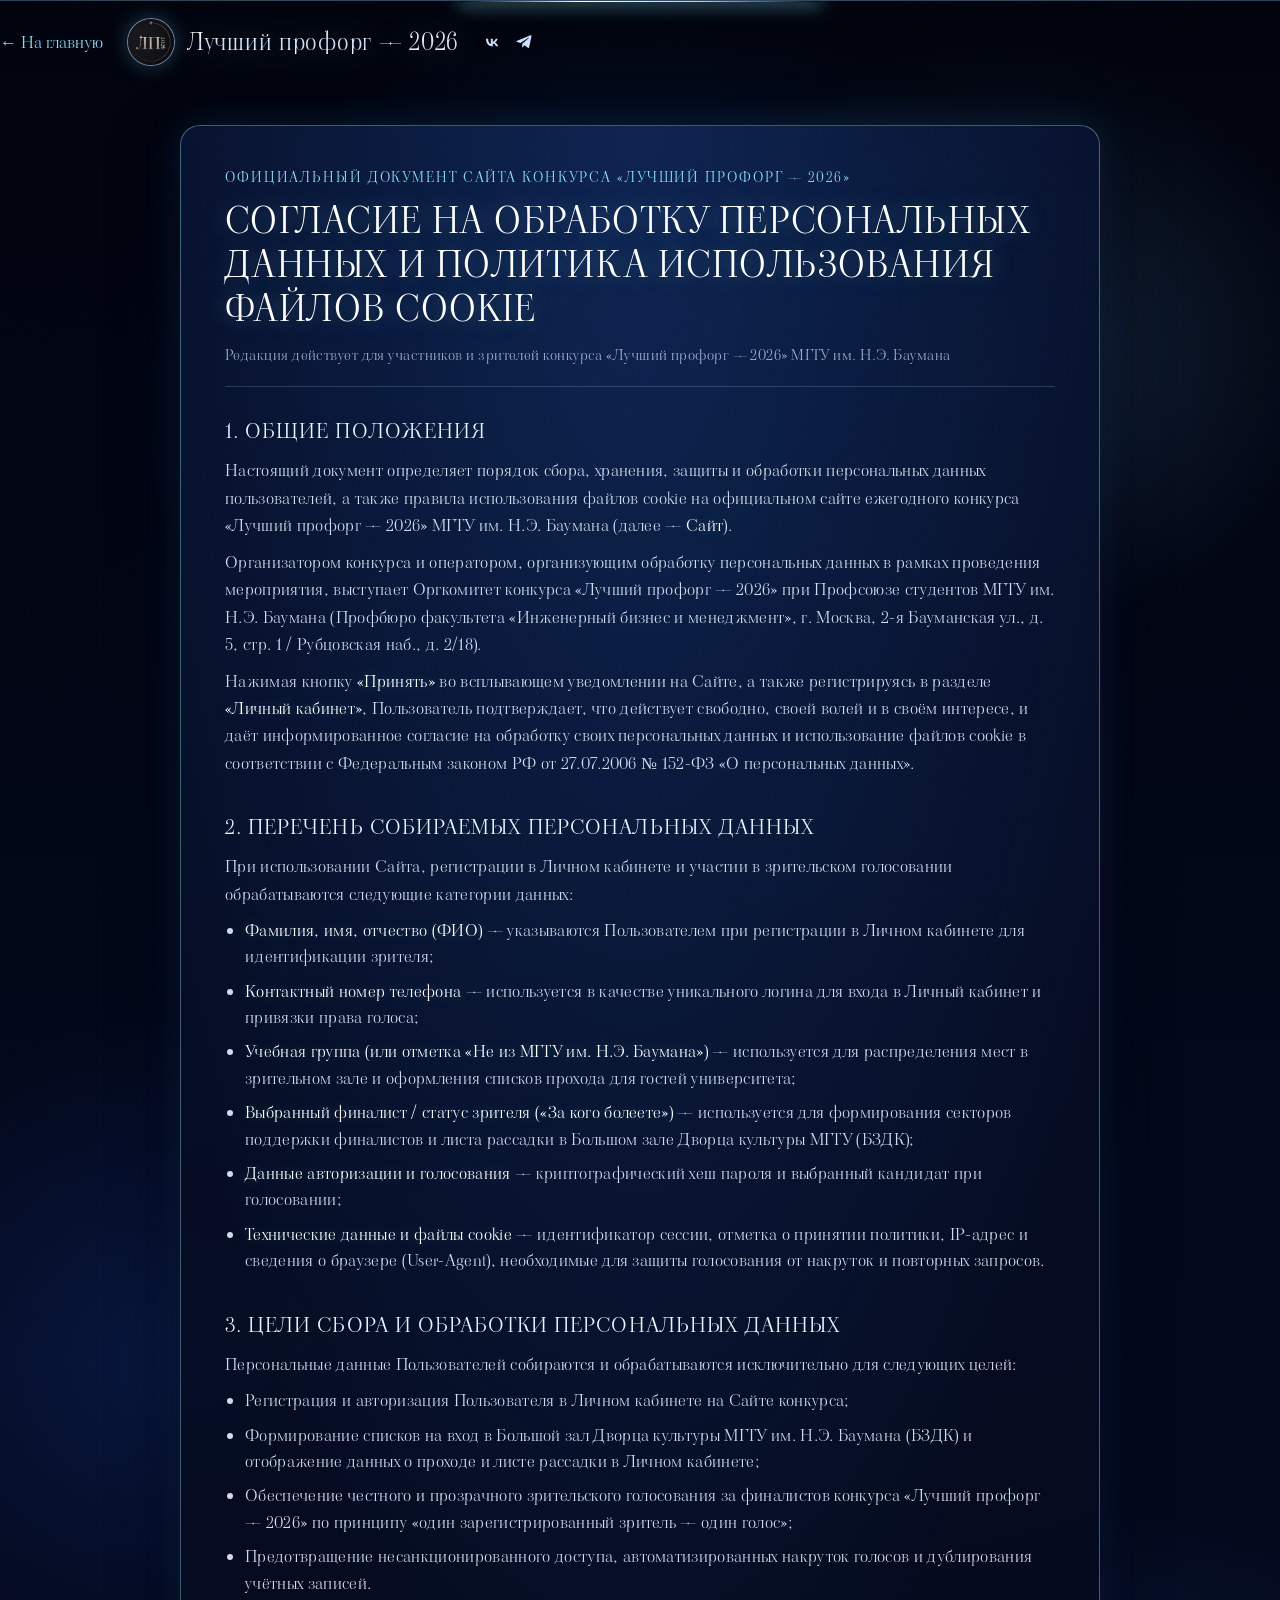
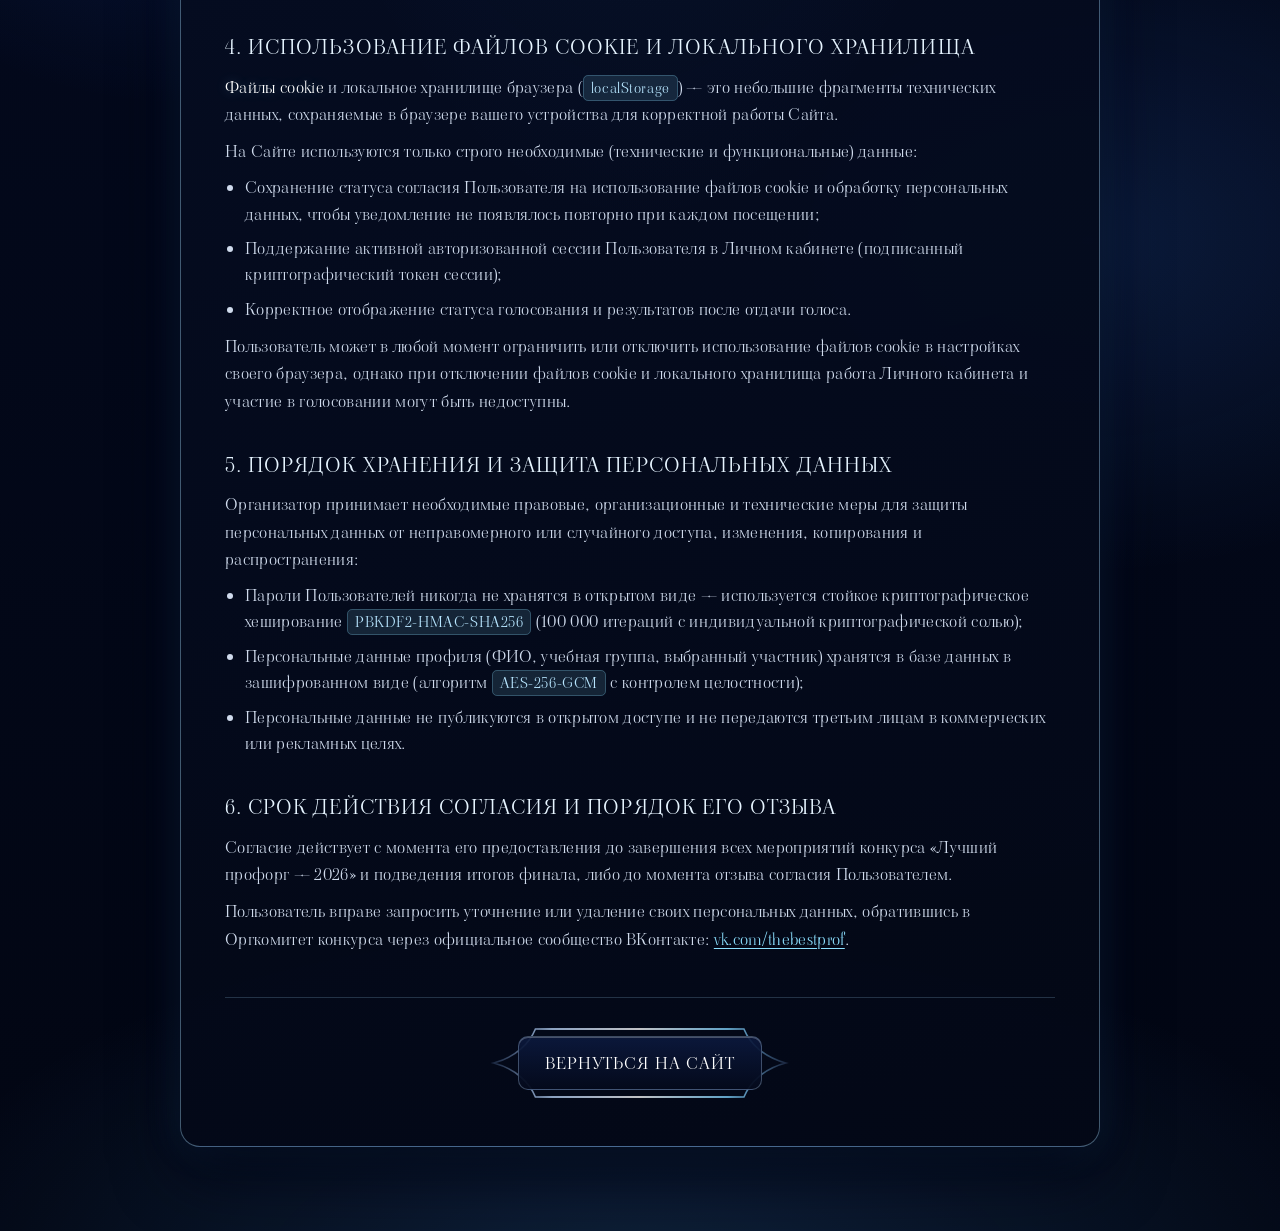
==== commit 31b8fe57: "Update voting to cookie-only and stack contacts" ====
--- a/privacy.html
+++ b/privacy.html
@@ -10,7 +10,7 @@
   <link rel="preconnect" href="https://fonts.googleapis.com">
   <link rel="preconnect" href="https://fonts.gstatic.com" crossorigin>
   <link href="https://fonts.googleapis.com/css2?family=Manrope:wght@400;500;600;700&family=Viaoda+Libre&display=swap" rel="stylesheet">
-  <link rel="stylesheet" href="styles.css?v=49">
+  <link rel="stylesheet" href="styles.css?v=50">
 </head>
 <body class="legal-page">
 
--- a/styles.css
+++ b/styles.css
@@ -29,11 +29,12 @@
     #ffffff 100%
   );
   --font-display: "Viaoda Libre", serif;
-  --font-text: "Manrope", "Roboto", sans-serif;
+  --font-text: "Viaoda Libre", serif;
   --header-h: 84px;
 }
 
 * { margin: 0; padding: 0; box-sizing: border-box; }
+button, input, select, textarea { font-family: inherit; }
 
 html {
   scroll-behavior: smooth;
@@ -3734,20 +3735,24 @@
 }
 .cookie-banner__text {
   margin: 0;
-  font-size: 13.5px;
-  line-height: 1.55;
-  color: rgba(235, 245, 255, 0.92);
+  font-family: var(--font-display);
+  font-size: 15px;
+  line-height: 1.5;
+  letter-spacing: 0.03em;
+  color: rgba(235, 245, 255, 0.94);
 }
 .cookie-banner__more {
   display: inline-block;
   margin-left: 6px;
-  font-size: 12px;
-  font-weight: 600;
-  letter-spacing: 0.03em;
+  font-family: var(--font-display);
+  font-size: 13.5px;
+  font-weight: 400;
+  letter-spacing: 0.06em;
+  text-transform: uppercase;
   color: var(--accent);
   text-decoration: underline;
   text-underline-offset: 3px;
-  opacity: 0.92;
+  opacity: 0.95;
   transition: color 0.2s ease, text-shadow 0.2s ease, opacity 0.2s ease;
 }
 .cookie-banner__more:hover {
@@ -3782,9 +3787,11 @@
 }
 .cabinet-consent-note {
   margin: 2px 0 0;
-  font-size: 12px;
-  line-height: 1.5;
-  color: rgba(190, 212, 242, 0.76);
+  font-family: var(--font-display);
+  font-size: 13.5px;
+  line-height: 1.48;
+  letter-spacing: 0.03em;
+  color: rgba(190, 212, 242, 0.84);
   text-align: center;
 }
 .footer__bottom-links {
@@ -3799,6 +3806,7 @@
    ============================================================ */
 .legal-page {
   min-height: 100vh;
+  font-family: var(--font-display);
 }
 .legal-section {
   padding-top: 124px;
@@ -3818,11 +3826,13 @@
   box-shadow:
     0 24px 64px rgba(0, 4, 18, 0.78),
     0 0 36px rgba(70, 165, 255, 0.16);
+  font-family: var(--font-display);
 }
 .legal-card__eyebrow {
   margin: 0 0 10px;
-  font-size: 12.5px;
-  letter-spacing: 0.12em;
+  font-family: var(--font-display);
+  font-size: 13.5px;
+  letter-spacing: 0.14em;
   text-transform: uppercase;
   color: var(--accent);
 }
@@ -3841,8 +3851,10 @@
   margin: 0 0 28px;
   padding-bottom: 20px;
   border-bottom: 1px solid rgba(165, 220, 255, 0.2);
-  font-size: 13.5px;
-  color: rgba(190, 212, 242, 0.74);
+  font-family: var(--font-display);
+  font-size: 15px;
+  letter-spacing: 0.03em;
+  color: rgba(190, 212, 242, 0.8);
 }
 .legal-content {
   display: grid;
@@ -3852,25 +3864,35 @@
   margin: 0 0 10px;
   font-family: var(--font-display);
   font-weight: 400;
-  font-size: 20px;
+  font-size: 21px;
   letter-spacing: 0.05em;
   text-transform: uppercase;
   color: #e6f4ff;
 }
 .legal-block p {
   margin: 0 0 10px;
-  font-size: 14.5px;
-  line-height: 1.7;
-  color: rgba(226, 238, 255, 0.9);
+  font-family: var(--font-display);
+  font-size: 16.5px;
+  line-height: 1.65;
+  letter-spacing: 0.02em;
+  color: rgba(226, 238, 255, 0.92);
 }
 .legal-block ul {
   margin: 8px 0 10px;
   padding-left: 20px;
+  list-style: disc;
   display: grid;
   gap: 8px;
-  font-size: 14.5px;
-  line-height: 1.65;
-  color: rgba(226, 238, 255, 0.9);
+  font-family: var(--font-display);
+  font-size: 16.5px;
+  line-height: 1.6;
+  letter-spacing: 0.02em;
+  color: rgba(226, 238, 255, 0.92);
+}
+.legal-block strong {
+  font-weight: 400;
+  color: #ffffff;
+  text-shadow: 0 0 12px rgba(140, 224, 255, 0.3);
 }
 .legal-block a {
   color: var(--accent);
@@ -3878,11 +3900,13 @@
   text-underline-offset: 3px;
 }
 .legal-block code {
-  padding: 2px 6px;
+  font-family: var(--font-display);
+  padding: 2px 7px;
   border-radius: 5px;
   background: rgba(140, 224, 255, 0.12);
   border: 1px solid rgba(140, 224, 255, 0.25);
-  font-size: 13px;
+  font-size: 14.5px;
+  letter-spacing: 0.04em;
   color: #b8e6ff;
 }
 .legal-card__actions {
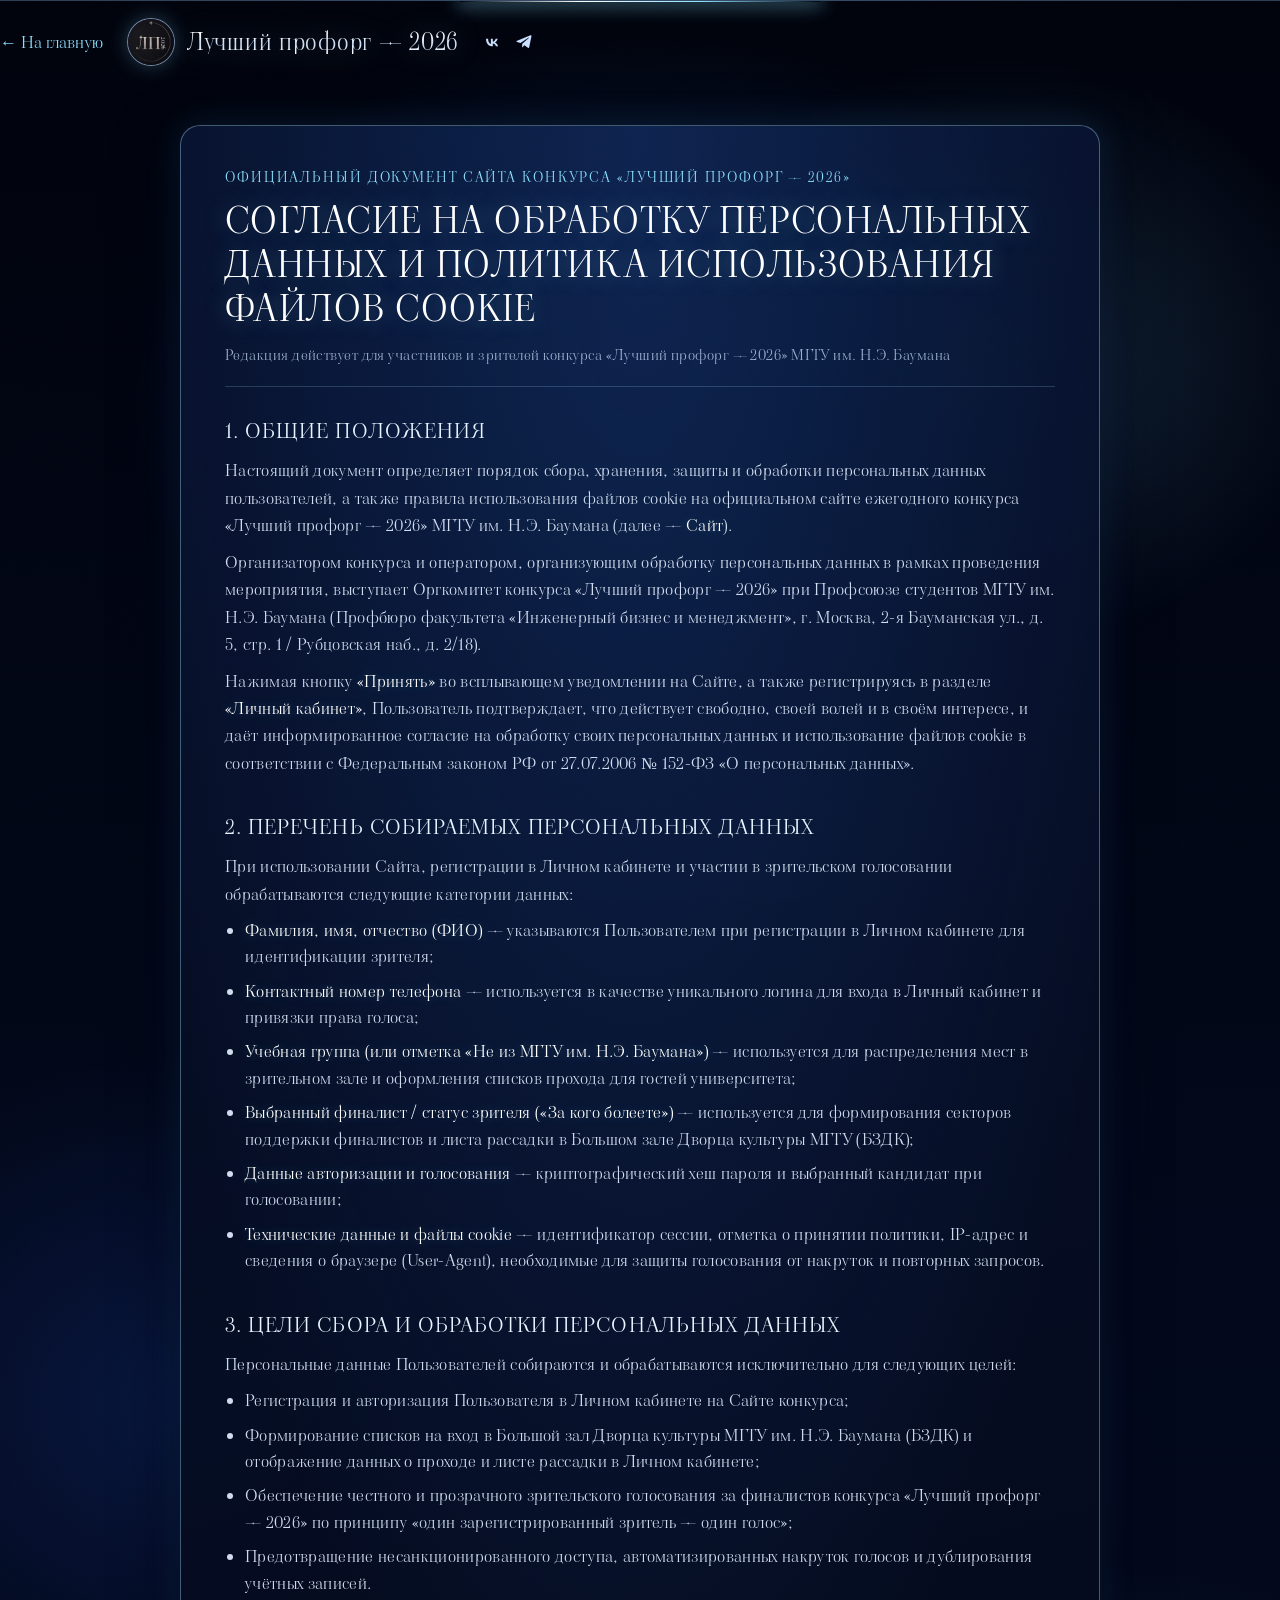
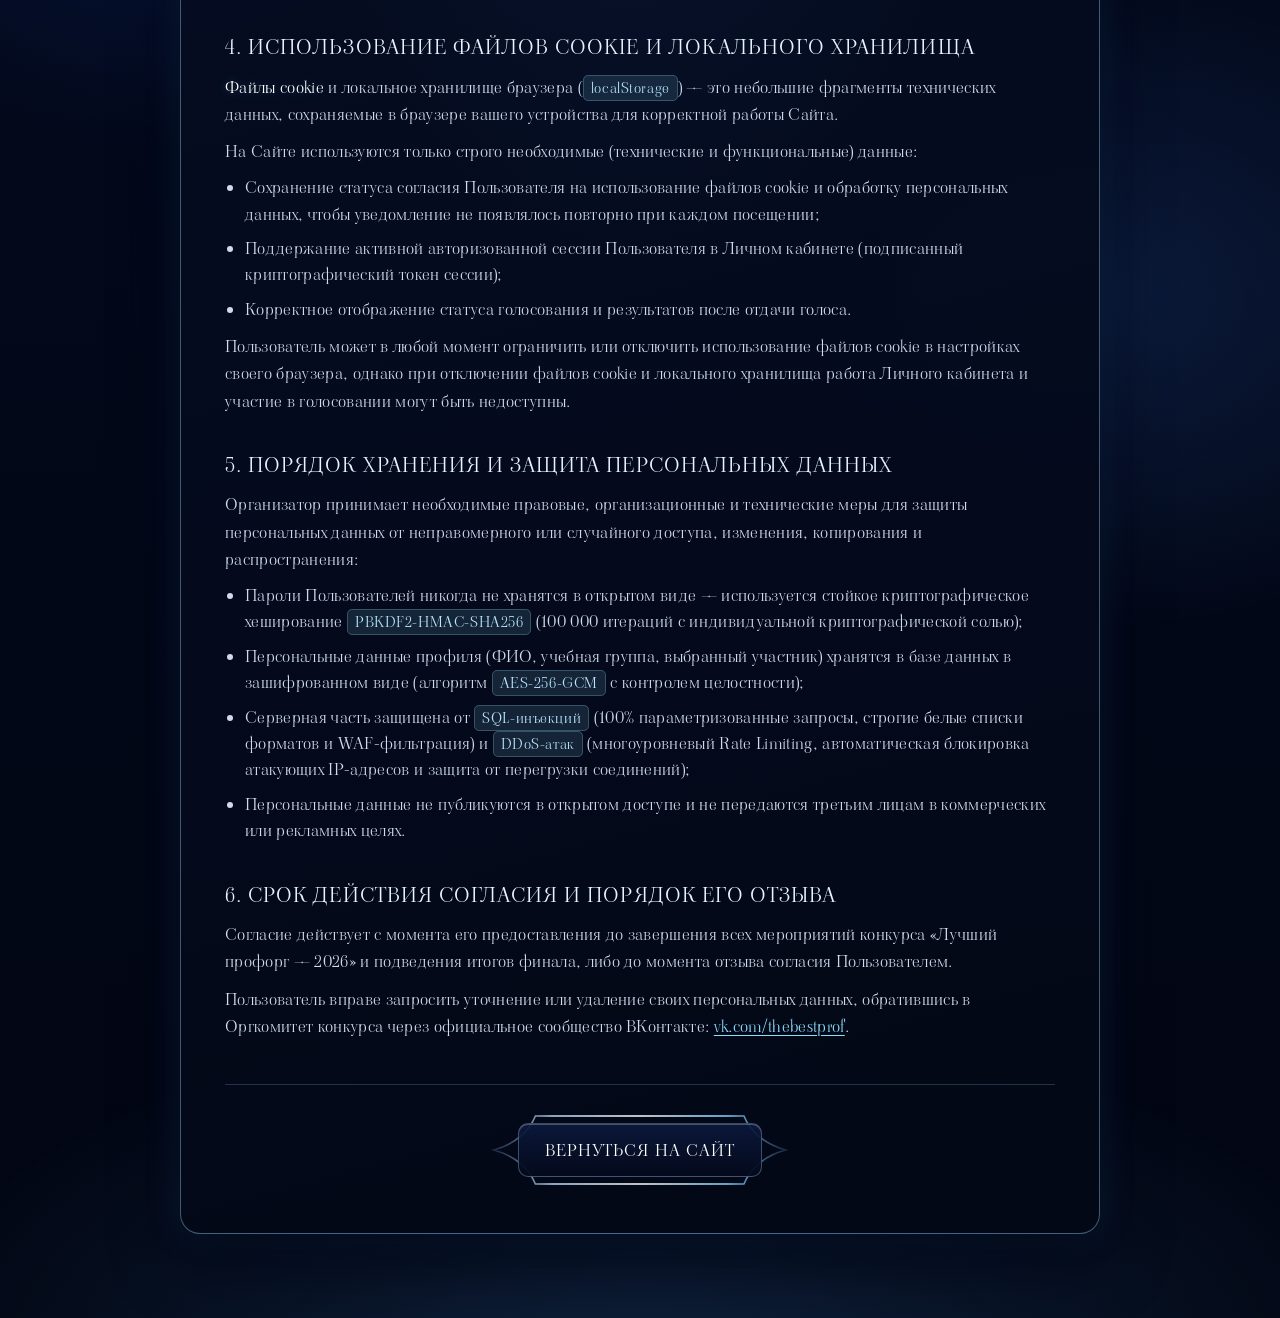
==== commit 3c7aee74: "Update voting to cookie-only and stack contacts" ====
--- a/privacy.html
+++ b/privacy.html
@@ -107,6 +107,7 @@
             <ul>
               <li>Пароли Пользователей никогда не хранятся в открытом виде — используется стойкое криптографическое хеширование <code>PBKDF2-HMAC-SHA256</code> (100 000 итераций с индивидуальной криптографической солью);</li>
               <li>Персональные данные профиля (ФИО, учебная группа, выбранный участник) хранятся в базе данных в зашифрованном виде (алгоритм <code>AES-256-GCM</code> с контролем целостности);</li>
+              <li>Серверная часть защищена от <code>SQL-инъекций</code> (100% параметризованные запросы, строгие белые списки форматов и WAF-фильтрация) и <code>DDoS-атак</code> (многоуровневый Rate Limiting, автоматическая блокировка атакующих IP-адресов и защита от перегрузки соединений);</li>
               <li>Персональные данные не публикуются в открытом доступе и не передаются третьим лицам в коммерческих или рекламных целях.</li>
             </ul>
           </section>
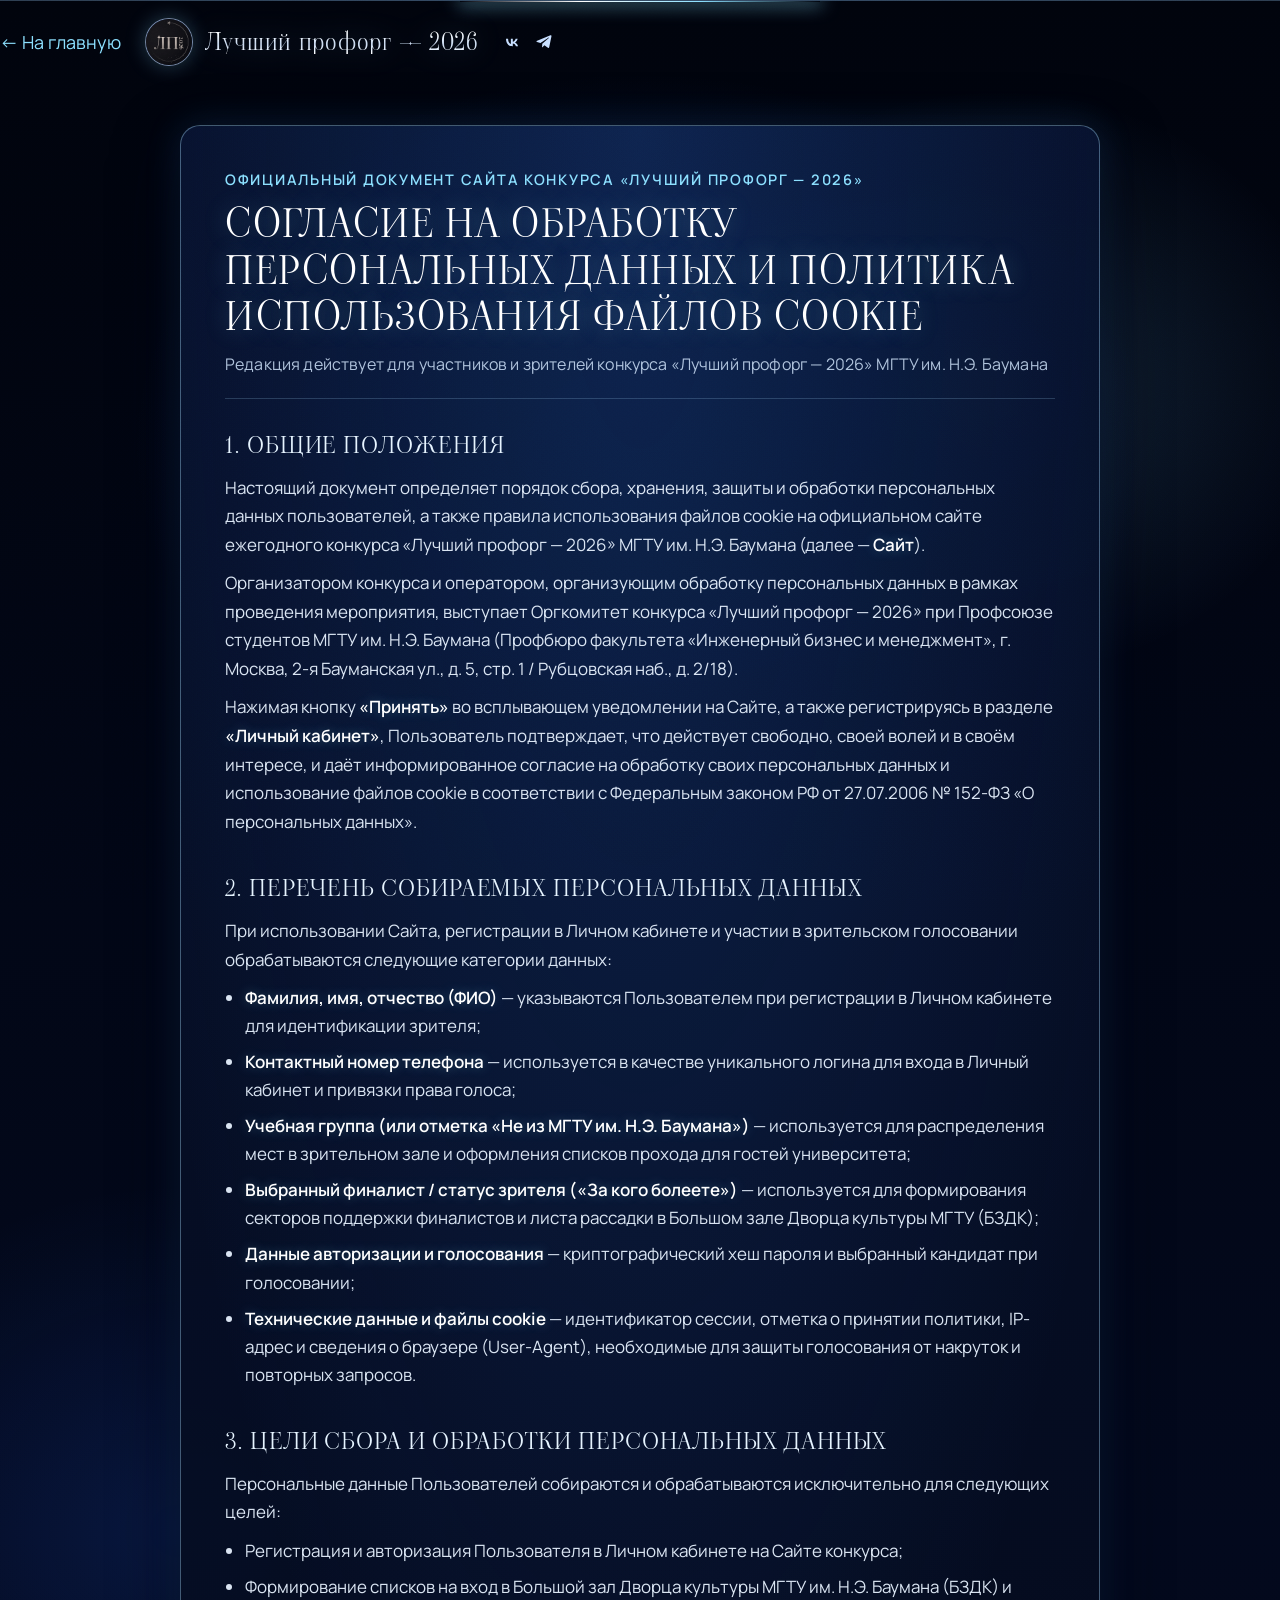
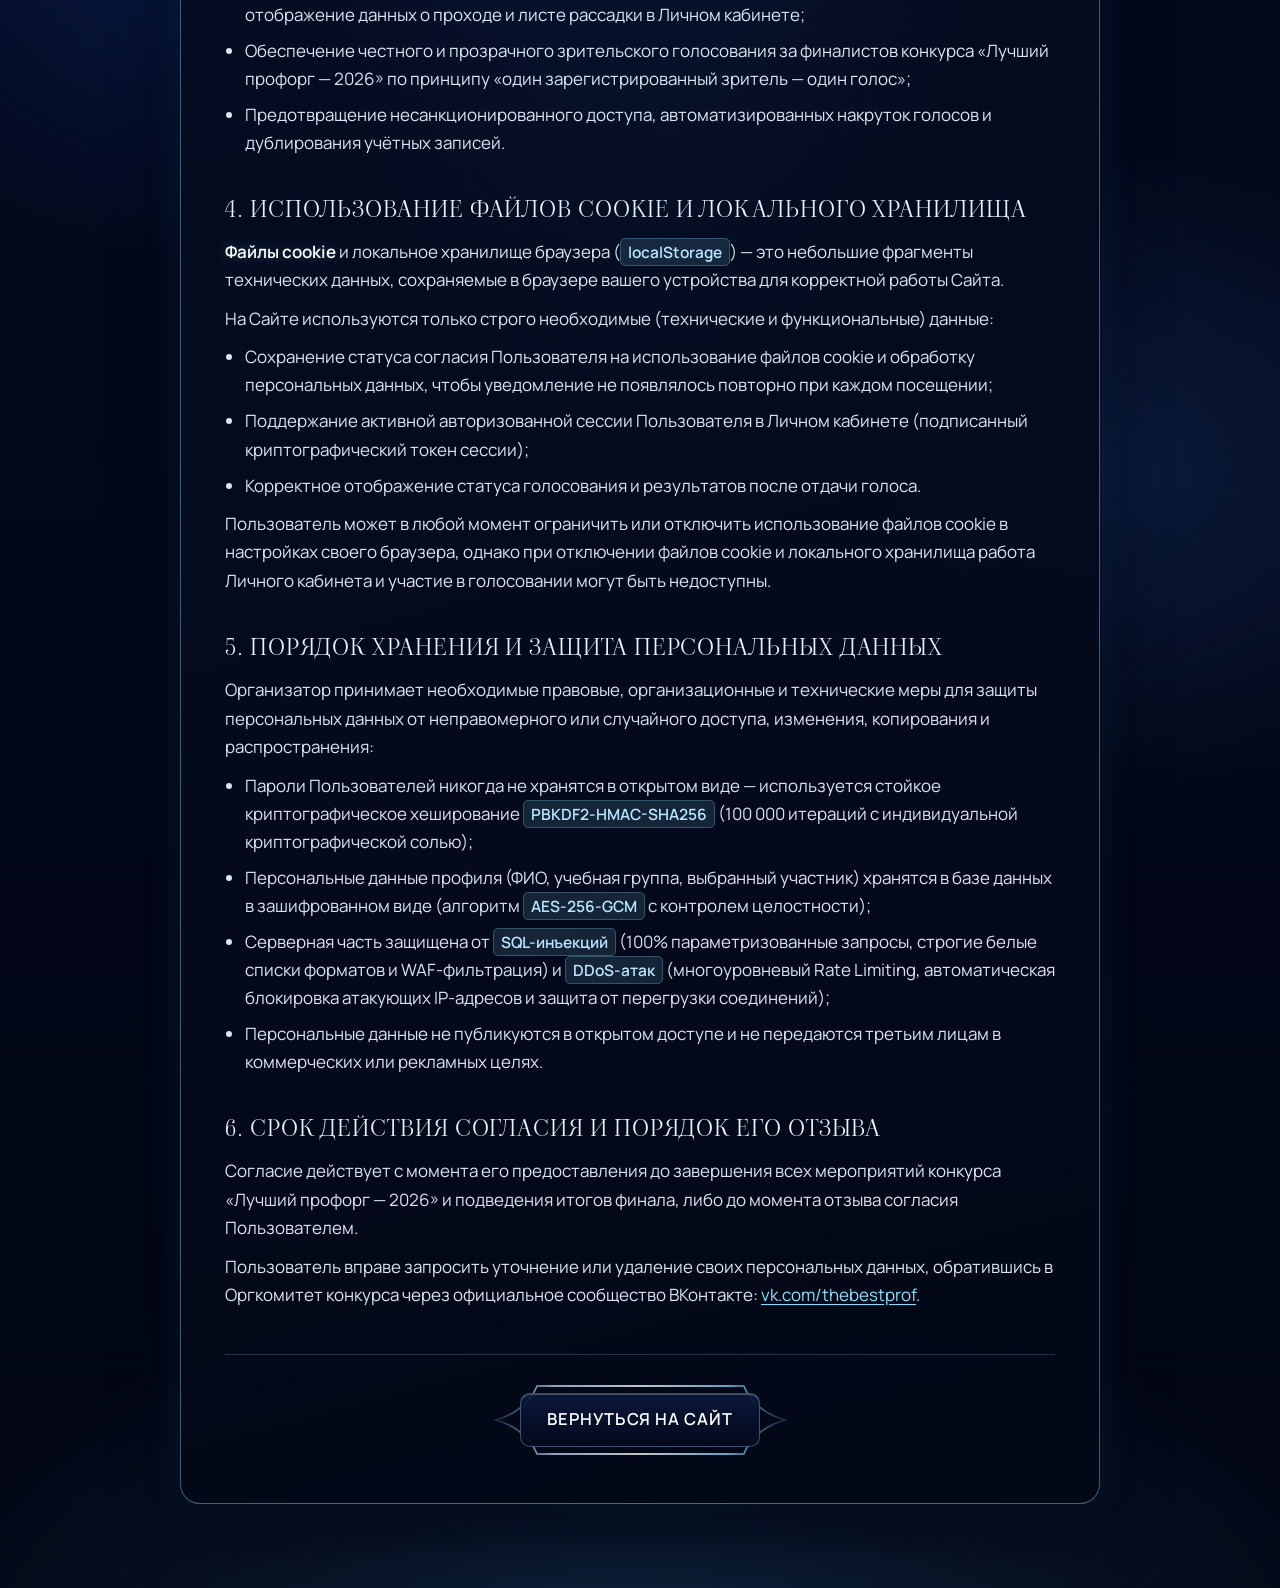
==== commit a849b1d5: "Update voting to cookie-only and stack contacts" ====
--- a/privacy.html
+++ b/privacy.html
@@ -10,7 +10,7 @@
   <link rel="preconnect" href="https://fonts.googleapis.com">
   <link rel="preconnect" href="https://fonts.gstatic.com" crossorigin>
   <link href="https://fonts.googleapis.com/css2?family=Manrope:wght@400;500;600;700&family=Viaoda+Libre&display=swap" rel="stylesheet">
-  <link rel="stylesheet" href="styles.css?v=50">
+  <link rel="stylesheet" href="styles.css?v=54">
 </head>
 <body class="legal-page">
 
@@ -23,7 +23,7 @@
 
       <a class="logo cabinet-header-btn" href="index.html" aria-label="На главную страницу конкурса Лучший профорг — 2026">
         <img class="logo__icon" src="img/logo-lp2026.png" alt="Лучший профорг — 2026" width="46" height="46">
-        <span class="logo__text">Лучший профорг — 2026</span>
+        <span class="logo__text">Лу&#8202;чший профорг — 2026</span>
       </a>
 
       <div class="header__right">
--- a/styles.css
+++ b/styles.css
@@ -29,7 +29,7 @@
     #ffffff 100%
   );
   --font-display: "Viaoda Libre", serif;
-  --font-text: "Viaoda Libre", serif;
+  --font-text: "Manrope", -apple-system, BlinkMacSystemFont, "Segoe UI", Roboto, sans-serif;
   --header-h: 84px;
 }
 
@@ -46,8 +46,8 @@
   background: var(--bg);
   color: var(--muted);
   font-family: var(--font-text);
-  font-size: 17px;
-  line-height: 1.55;
+  font-size: 18px;
+  line-height: 1.6;
   -webkit-font-smoothing: antialiased;
   overflow-x: hidden;
 }
@@ -194,12 +194,13 @@
 .nav { display: flex; gap: 24px; margin-inline: auto; }
 .nav__link {
   position: relative;
-  font-family: var(--font-display);
-  font-size: 15px;
+  font-family: var(--font-text);
+  font-size: 15.5px;
+  font-weight: 600;
   text-transform: uppercase;
   letter-spacing: 0.06em;
   white-space: nowrap;
-  color: rgba(235, 244, 255, 0.68);
+  color: rgba(235, 244, 255, 0.82);
   transition: color 0.25s ease, text-shadow 0.25s ease;
 }
 .nav__link::after {
@@ -567,12 +568,12 @@
   display: inline-flex;
   align-items: center;
   gap: 12px;
-  font-family: var(--font-display);
-  font-size: clamp(12px, 1.4vw, 15px);
-  font-weight: 400;
-  letter-spacing: 0.26em;
-  text-transform: uppercase;
-  color: #dcebff;
+  font-family: var(--font-text);
+  font-size: clamp(14px, 1.6vw, 17px);
+  font-weight: 600;
+  letter-spacing: 0.2em;
+  text-transform: uppercase;
+  color: #e4f0ff;
   margin-bottom: 18px;
   text-shadow: 0 0 16px rgba(140, 224, 255, 0.45);
 }
@@ -673,7 +674,8 @@
   line-height: 1.04;
   padding: 0.14em 0.06em 0.08em;
   margin: -0.14em -0.06em -0.08em;
-  letter-spacing: 0.02em;
+  letter-spacing: 0.04em;
+  font-kerning: none;
   text-transform: uppercase;
   background: linear-gradient(
     180deg,
@@ -888,33 +890,34 @@
 }
 .alley-card__name {
   margin-top: 12px;
-  font-size: 16px;
-  font-weight: 500;
-  line-height: 1.35;
+  font-size: 18px;
+  font-weight: 600;
+  line-height: 1.38;
   color: var(--cream);
-  min-height: 46px;
+  min-height: 50px;
   display: flex;
   flex-direction: column;
   align-items: center;
   justify-content: center;
-  gap: 4px;
+  gap: 5px;
   text-align: center;
 }
 .alley-card__group {
-  font-size: 13px;
+  font-size: 15px;
   font-weight: 600;
   color: var(--accent);
-  letter-spacing: 0.1em;
+  letter-spacing: 0.08em;
   text-transform: uppercase;
   text-shadow: 0 0 12px rgba(140, 224, 255, 0.45);
 }
 
 .hero__theme {
   margin-top: 18px;
-  font-size: 15px;
-  letter-spacing: 0.12em;
-  text-transform: uppercase;
-  color: var(--muted);
+  font-size: 17px;
+  font-weight: 500;
+  letter-spacing: 0.1em;
+  text-transform: uppercase;
+  color: var(--cream);
 }
 
 .hero__actions {
@@ -932,10 +935,10 @@
   align-items: center;
   gap: 8px;
   margin-top: 52px;
-  color: #b4ccf0;
-  font-size: 11px;
-  font-weight: 600;
-  letter-spacing: 0.32em;
+  color: #cde0fc;
+  font-size: 13.5px;
+  font-weight: 600;
+  letter-spacing: 0.24em;
   text-transform: uppercase;
   transition: color 0.25s ease, text-shadow 0.25s ease;
 }
@@ -978,8 +981,9 @@
   background: linear-gradient(180deg, rgba(12, 26, 62, 0.9), rgba(4, 10, 28, 0.95));
   border: 1px solid rgba(190, 220, 255, 0.3);
   border-radius: 10px;
-  font-family: var(--font-display);
-  font-size: 17px;
+  font-family: var(--font-text);
+  font-size: 16.5px;
+  font-weight: 600;
   text-transform: uppercase;
   letter-spacing: 0.06em;
   color: #ffffff;
@@ -999,11 +1003,12 @@
   align-items: center;
   height: 82px;
   padding: 0 34px;
-  font-family: var(--font-display);
-  font-size: 17px;
+  font-family: var(--font-text);
+  font-size: 16.5px;
+  font-weight: 600;
   text-transform: uppercase;
   letter-spacing: 0.06em;
-  color: rgba(235, 245, 255, 0.82);
+  color: rgba(235, 245, 255, 0.88);
   border-bottom: 1px solid rgba(140, 224, 255, 0.42);
   transition: color 0.25s ease, border-color 0.25s ease, text-shadow 0.25s ease;
 }
@@ -1016,9 +1021,9 @@
 /* ---------- таймер ---------- */
 .countdown { margin-top: 72px; }
 .countdown__label {
-  font-size: 13px;
-  font-weight: 600;
-  letter-spacing: 0.24em;
+  font-size: 15px;
+  font-weight: 600;
+  letter-spacing: 0.18em;
   text-transform: uppercase;
   color: var(--accent);
   margin-bottom: 18px;
@@ -1054,10 +1059,11 @@
 }
 .countdown__cell small {
   margin-top: 9px;
-  font-size: 11px;
-  letter-spacing: 0.2em;
-  text-transform: uppercase;
-  color: var(--muted);
+  font-size: 13.5px;
+  font-weight: 600;
+  letter-spacing: 0.14em;
+  text-transform: uppercase;
+  color: var(--cream);
 }
 
 /* ---------- статистика ---------- */
@@ -1083,8 +1089,9 @@
   display: flex;
   align-items: baseline;
   gap: 10px;
-  font-size: 15px;
-  color: var(--muted);
+  font-size: 17px;
+  font-weight: 500;
+  color: var(--cream);
 }
 .stats__num {
   font-family: var(--font-display);
@@ -1265,8 +1272,8 @@
   margin-top: 18px;
   font-family: var(--font-text);
   font-weight: 500;
-  font-size: clamp(16px, 2vw, 21px);
-  letter-spacing: 0.12em;
+  font-size: clamp(18px, 2.1vw, 22px);
+  letter-spacing: 0.08em;
   text-transform: none;
   color: var(--accent);
   text-shadow:
@@ -1506,11 +1513,11 @@
 }
 .poster-sheet__board--text p {
   font-family: var(--font-text);
-  font-size: clamp(17px, 2vw, 20px);
-  line-height: 1.7;
+  font-size: clamp(18px, 2.1vw, 21px);
+  line-height: 1.72;
   color: var(--cream);
   text-align: center;
-  max-width: 680px;
+  max-width: 700px;
   position: relative;
   z-index: 2;
 }
@@ -1591,14 +1598,14 @@
   border-collapse: collapse;
   color: var(--cream);
   font-family: var(--font-text);
+  font-size: 17px;
+}
+.results-table thead th {
+  font-family: var(--font-text);
+  font-weight: 600;
   font-size: 15.5px;
-}
-.results-table thead th {
-  font-family: var(--font-display);
-  font-weight: 400;
-  font-size: 15px;
-  line-height: 1.1;
-  letter-spacing: 0.06em;
+  line-height: 1.2;
+  letter-spacing: 0.05em;
   text-transform: uppercase;
   color: var(--accent);
   text-shadow: 0 0 14px rgba(140, 224, 255, 0.45);
@@ -1609,8 +1616,8 @@
 .results-table thead th b {
   display: block;
   color: #ffffff;
-  font-family: var(--font-display);
-  font-weight: 400;
+  font-family: var(--font-text);
+  font-weight: 700;
   font-size: 18px;
 }
 .results-table tbody tr {
@@ -1671,17 +1678,17 @@
 .results-table__group {
   text-align: left !important;
   padding-inline: 12px !important;
-  font-size: 13.5px;
+  font-size: 15px;
   font-weight: 600 !important;
   color: var(--accent) !important;
-  letter-spacing: 0.08em;
+  letter-spacing: 0.06em;
   text-transform: uppercase;
   text-shadow: 0 0 12px rgba(140, 224, 255, 0.4);
 }
 .results-table__sum {
-  font-family: var(--font-display);
+  font-family: var(--font-text);
   font-size: 19px;
-  font-weight: 400 !important;
+  font-weight: 700 !important;
   color: #ffffff !important;
   text-shadow: 0 0 14px rgba(140, 224, 255, 0.55);
 }
@@ -1773,7 +1780,7 @@
 .about-jury p {
   max-width: 720px;
   margin: 0 auto;
-  font-size: 16.5px;
+  font-size: 18px;
   line-height: 1.65;
   color: var(--cream);
 }
@@ -1871,18 +1878,19 @@
   padding-right: 84px;
 }
 .stage__date {
-  font-size: 13px;
-  font-weight: 600;
-  letter-spacing: 0.14em;
+  font-size: 15px;
+  font-weight: 600;
+  letter-spacing: 0.1em;
   text-transform: uppercase;
   color: var(--accent);
   text-shadow: 0 0 14px rgba(140, 224, 255, 0.45);
 }
 .stage__points {
-  font-family: var(--font-display);
-  font-size: 18px;
-  color: #ffffff;
-  padding: 3px 12px;
+  font-family: var(--font-text);
+  font-weight: 700;
+  font-size: 16.5px;
+  color: #ffffff;
+  padding: 4px 14px;
   border: 1px solid rgba(190, 220, 255, 0.42);
   border-radius: 999px;
   background: linear-gradient(180deg, rgba(37, 99, 235, 0.28), rgba(12, 26, 62, 0.65));
@@ -1915,7 +1923,7 @@
   margin-bottom: 12px;
 }
 .stage p {
-  font-size: 15.5px;
+  font-size: 17px;
   line-height: 1.65;
   color: var(--cream);
   position: relative;
@@ -1963,24 +1971,6 @@
   -webkit-backdrop-filter: blur(10px);
   position: relative;
   z-index: 1;
-}
-.score::before,
-.score::after {
-  content: "";
-  position: absolute;
-  pointer-events: none;
-}
-.score::before {
-  top: -1px; left: 14%;
-  width: 120px; height: 2px;
-  background: linear-gradient(90deg, transparent, #ffffff, var(--accent), transparent);
-  box-shadow: 0 0 14px 2px rgba(140, 224, 255, 0.85);
-}
-.score::after {
-  bottom: -1px; right: 14%;
-  width: 120px; height: 2px;
-  background: linear-gradient(90deg, transparent, var(--accent), #ffffff, transparent);
-  box-shadow: 0 0 14px 2px rgba(140, 224, 255, 0.85);
 }
 .score__total {
   display: flex;
@@ -2011,9 +2001,9 @@
     drop-shadow(0 0 42px rgba(140, 224, 255, 0.42));
 }
 .score__total small {
-  font-size: 12.5px;
-  font-weight: 600;
-  letter-spacing: 0.16em;
+  font-size: 14.5px;
+  font-weight: 600;
+  letter-spacing: 0.12em;
   text-transform: uppercase;
   color: var(--accent);
   text-shadow: 0 0 14px rgba(140, 224, 255, 0.45);
@@ -2035,7 +2025,8 @@
   background: linear-gradient(90deg, transparent, rgba(190, 220, 255, 0.38), transparent);
 }
 .score__list span {
-  font-family: var(--font-display);
+  font-family: var(--font-text);
+  font-weight: 600;
   font-size: 18px;
   letter-spacing: 0.03em;
   text-transform: uppercase;
@@ -2044,11 +2035,12 @@
 .score__list span small {
   display: block;
   font-family: var(--font-text);
-  font-size: 13px;
-  letter-spacing: 0.06em;
+  font-weight: 500;
+  font-size: 15px;
+  letter-spacing: 0.04em;
   text-transform: none;
   color: var(--accent);
-  margin-top: 3px;
+  margin-top: 4px;
 }
 .score__list b {
   font-family: var(--font-display);
@@ -2064,9 +2056,9 @@
 
 /* ---------- вкладки критериев по этапам (в рамке как на первом экране) ---------- */
 .stage-tabs {
-  width: min(1020px, 100%);
+  width: min(1100px, 100%);
   margin: 48px auto 0;
-  padding: 28px 34px 36px;
+  padding: 28px 28px 36px;
   border: 1px solid var(--poster-border);
   border-radius: 12px;
   background:
@@ -2081,47 +2073,36 @@
   position: relative;
   z-index: 1;
 }
-.stage-tabs::before {
-  content: "";
-  position: absolute;
-  top: -1px; left: 50%;
-  transform: translateX(-50%);
-  width: 160px; height: 2px;
-  background: linear-gradient(90deg, transparent, #ffffff, var(--accent), transparent);
-  box-shadow: 0 0 14px 2px rgba(140, 224, 255, 0.85);
-  pointer-events: none;
-}
 .stage-tabs__bar {
   display: flex;
+  flex-wrap: wrap;
   justify-content: center;
-  gap: 8px;
+  gap: 6px;
   border-bottom: 1px solid rgba(190, 220, 255, 0.26);
-  overflow-x: auto;
-  scrollbar-width: none;
-}
-.stage-tabs__bar::-webkit-scrollbar { display: none; }
+}
 .stage-tab {
   position: relative;
   flex: 0 0 auto;
   display: flex;
   align-items: baseline;
-  gap: 8px;
-  padding: 14px 16px 17px;
+  gap: 7px;
+  padding: 14px 14px 17px;
   background: none;
   border: 0;
   cursor: pointer;
-  font-family: var(--font-display);
-  font-size: 16.5px;
-  text-transform: uppercase;
-  letter-spacing: 0.06em;
-  color: var(--muted);
+  font-family: var(--font-text);
+  font-weight: 600;
+  font-size: 15.5px;
+  text-transform: uppercase;
+  letter-spacing: 0.04em;
+  color: rgba(215, 232, 255, 0.78);
   white-space: nowrap;
   transition: color 0.25s ease, text-shadow 0.25s ease;
 }
 .stage-tab b {
-  font-weight: 400;
-  font-size: 15px;
-  color: rgba(140, 224, 255, 0.65);
+  font-weight: 700;
+  font-size: 15.5px;
+  color: rgba(140, 224, 255, 0.85);
   transition: color 0.25s ease;
 }
 .stage-tab::after {
@@ -2180,9 +2161,9 @@
 }
 .stage-panel__points small {
   font-family: var(--font-text);
-  font-size: 11px;
-  font-weight: 600;
-  letter-spacing: 0.22em;
+  font-size: 13.5px;
+  font-weight: 600;
+  letter-spacing: 0.14em;
   text-transform: uppercase;
   -webkit-text-fill-color: var(--accent);
   color: var(--accent);
@@ -2204,9 +2185,9 @@
 }
 .stage-panel__title p {
   margin-top: 6px;
-  font-size: 13px;
-  font-weight: 600;
-  letter-spacing: 0.12em;
+  font-size: 15px;
+  font-weight: 600;
+  letter-spacing: 0.08em;
   text-transform: uppercase;
   color: var(--accent);
   text-shadow: 0 0 14px rgba(140, 224, 255, 0.45);
@@ -2219,7 +2200,8 @@
   gap: 18px;
   padding: 14px 4px;
   position: relative;
-  font-size: 16px;
+  font-size: 17.5px;
+  font-weight: 500;
   color: var(--cream);
 }
 .stage-panel__list li + li::before {
@@ -2240,9 +2222,9 @@
 }
 .stage-panel__note {
   margin-top: 22px;
-  font-size: 14.5px;
+  font-size: 16px;
   line-height: 1.65;
-  color: var(--muted);
+  color: rgba(220, 236, 255, 0.88);
 }
 
 /* ============================================================
@@ -2326,21 +2308,23 @@
   flex-direction: column;
   justify-content: center;
   align-items: center;
-  gap: 6px;
+  gap: 7px;
   margin: 12px 8px 0;
-  font-size: 12.5px;
-  color: var(--muted);
+  font-size: 14.5px;
+  font-weight: 500;
+  color: var(--cream);
 }
 .jury__contacts-label {
   display: block;
   margin-bottom: 2px;
-  font-size: 11.5px;
-  letter-spacing: 0.12em;
-  text-transform: uppercase;
-  color: var(--muted);
+  font-size: 13.5px;
+  font-weight: 600;
+  letter-spacing: 0.08em;
+  text-transform: uppercase;
+  color: rgba(215, 232, 255, 0.85);
 }
 .jury__contact {
-  padding: 4px 12px;
+  padding: 5px 14px;
   border: 1px solid rgba(140, 224, 255, 0.38);
   background: linear-gradient(180deg, rgba(37, 99, 235, 0.24), rgba(12, 26, 62, 0.65));
   border-radius: 999px;
@@ -2357,7 +2341,7 @@
 .jury h3 {
   font-family: var(--font-display);
   font-weight: 400;
-  font-size: 21px;
+  font-size: 22px;
   letter-spacing: 0.03em;
   text-transform: uppercase;
   background: var(--chrome-gradient);
@@ -2370,10 +2354,10 @@
   margin-bottom: 6px;
 }
 .jury p {
-  font-size: 13px;
-  font-weight: 600;
-  line-height: 1.4;
-  letter-spacing: 0.08em;
+  font-size: 14.5px;
+  font-weight: 600;
+  line-height: 1.45;
+  letter-spacing: 0.06em;
   text-transform: uppercase;
   color: var(--accent);
   text-shadow: 0 0 12px rgba(140, 224, 255, 0.4);
@@ -2389,7 +2373,7 @@
     linear-gradient(180deg, rgba(8, 19, 48, 0.72), rgba(3, 8, 24, 0.86));
   box-shadow: 0 16px 44px rgba(0, 0, 0, 0.5);
   text-align: center;
-  font-size: 16px;
+  font-size: 17.5px;
   line-height: 1.65;
   color: var(--cream);
   position: relative;
@@ -2476,8 +2460,8 @@
 }
 .faq__a p {
   padding: 0 36px 22px 4px;
-  font-size: 16px;
-  line-height: 1.65;
+  font-size: 17.5px;
+  line-height: 1.68;
   color: var(--cream);
 }
 
@@ -2684,11 +2668,12 @@
   margin-top: 52px;
 }
 .footer__nav a {
-  font-family: var(--font-display);
+  font-family: var(--font-text);
+  font-weight: 600;
   font-size: 16px;
   letter-spacing: 0.06em;
   text-transform: uppercase;
-  color: rgba(235, 245, 255, 0.72);
+  color: rgba(235, 245, 255, 0.82);
   transition: color 0.25s ease, text-shadow 0.25s ease;
 }
 .footer__nav a:hover {
@@ -2717,10 +2702,10 @@
 .footer__orgs .org-plate img { max-height: 30px; }
 .footer__note {
   margin-top: 34px;
-  font-size: 14.5px;
+  font-size: 16px;
   line-height: 1.75;
   color: var(--cream);
-  opacity: 0.88;
+  opacity: 0.92;
 }
 .footer__bottom {
   display: flex;
@@ -2732,13 +2717,14 @@
   margin-inline: auto;
   padding: 22px 0 26px;
   border-top: 1px solid rgba(175, 220, 255, 0.22);
-  font-size: 13.5px;
+  font-size: 15px;
   position: relative;
   z-index: 1;
 }
 .footer__bottom a {
-  font-family: var(--font-display);
-  letter-spacing: 0.05em;
+  font-family: var(--font-text);
+  font-weight: 600;
+  letter-spacing: 0.04em;
   text-transform: uppercase;
   color: var(--accent);
   transition: color 0.25s ease, text-shadow 0.25s ease;
@@ -2748,10 +2734,11 @@
   text-shadow: 0 0 12px rgba(140, 224, 255, 0.65);
 }
 .footer__bottom p {
-  font-family: var(--font-display);
-  letter-spacing: 0.06em;
-  text-transform: uppercase;
-  color: rgba(235, 245, 255, 0.82);
+  font-family: var(--font-text);
+  font-weight: 500;
+  letter-spacing: 0.04em;
+  text-transform: uppercase;
+  color: rgba(235, 245, 255, 0.88);
 }
 
 /* ============================================================
@@ -2851,7 +2838,7 @@
   .hero__orgs { gap: 10px; margin-bottom: 34px; }
   .org-plate { padding: 8px 14px; min-height: 44px; }
   .org-plate img { max-height: 26px; }
-  .hero__kicker { letter-spacing: 0.16em; font-size: 11px; gap: 8px; }
+  .hero__kicker { letter-spacing: 0.14em; font-size: 12.5px; gap: 8px; }
   .hero__kicker .poster-line { display: none; }
   .hero__orbit { display: none; }
   .hero__alley { padding: 38px 16px 24px; margin-top: 52px; }
@@ -2863,11 +2850,11 @@
   .poster-sheet__logos img { height: 26px; }
   .poster-sheet__board { padding: 18px 18px 16px 12px; border-radius: 14px; }
   .poster-sheet__board--text { padding: 28px 20px; min-height: 220px; }
-  .results-table { font-size: 13px; }
-  .results-table td { padding: 6px 5px; }
+  .results-table { font-size: 14.5px; }
+  .results-table td { padding: 7px 6px; }
   .sponsors { padding: 26px 16px; }
   .stage-tabs { padding: 20px 16px 26px; }
-  .stage-tabs__bar { justify-content: flex-start; }
+  .stage-tabs__bar { justify-content: center; }
 
   .deco--stages, .deco--apply { display: none; }
   .deco--about { right: -8px; top: 60px; width: 76px; }
@@ -2885,12 +2872,12 @@
   .countdown__grid { gap: 12px; }
   .countdown__cell { min-width: 72px; padding: 12px 10px 10px; }
   .countdown__cell span { font-size: 32px; }
-  .countdown__cell small { font-size: 10px; }
+  .countdown__cell small { font-size: 12px; }
   .stats { gap: 12px 28px; }
   .stats__num { font-size: 32px; }
 
   .btn-frame { height: 72px; min-width: 240px; }
-  .btn-frame span { height: 46px; min-width: 190px; font-size: 15px; }
+  .btn-frame span { height: 46px; min-width: 190px; font-size: 15.5px; }
   .btn-ghost { height: 72px; }
 
   .score__big { font-size: 110px; }
@@ -2900,7 +2887,7 @@
   .jury__grid { grid-template-columns: 1fr; max-width: 320px; margin-inline: auto; }
   .jury--center { width: 100%; }
   .alley-grid { grid-template-columns: repeat(2, 1fr); gap: 14px; }
-  .alley-card__name { font-size: 14px; min-height: 0; }
+  .alley-card__name { font-size: 15.5px; min-height: 0; }
   #stages .countdown { margin-top: 44px; }
   .deco-org { top: 12px; --fade-o: 0.1; }
   .faq__item { padding: 0 16px; }
@@ -2970,9 +2957,10 @@
 }
 .vote-auth__sub {
   margin-top: 8px;
-  font-size: 14px;
+  font-size: 16px;
+  font-weight: 500;
   color: var(--accent);
-  letter-spacing: 0.06em;
+  letter-spacing: 0.04em;
   text-shadow: 0 0 14px rgba(140, 224, 255, 0.4);
 }
 .vote-auth__form {
@@ -2986,9 +2974,10 @@
   gap: 6px;
 }
 .vote-auth__field span {
-  font-family: var(--font-display);
-  font-size: 14px;
-  letter-spacing: 0.08em;
+  font-family: var(--font-text);
+  font-weight: 600;
+  font-size: 15px;
+  letter-spacing: 0.05em;
   text-transform: uppercase;
   color: var(--cream);
 }
@@ -3001,20 +2990,21 @@
   background: rgba(4, 10, 28, 0.82);
   color: #ffffff;
   font-family: var(--font-text);
-  font-size: 16px;
+  font-size: 16.5px;
   outline: none;
   box-shadow: inset 0 1px 4px rgba(0, 0, 0, 0.45);
   transition: border-color 0.25s ease, box-shadow 0.25s ease;
 }
 .vote-auth__field input::placeholder {
-  color: rgba(147, 167, 200, 0.55);
+  color: rgba(165, 188, 224, 0.65);
 }
 .vote-auth__field input:focus {
   border-color: var(--accent);
   box-shadow: 0 0 18px rgba(140, 224, 255, 0.35), inset 0 1px 4px rgba(0, 0, 0, 0.45);
 }
 .vote-auth__error {
-  font-size: 14px;
+  font-size: 15px;
+  font-weight: 500;
   color: #ff8a9e;
   text-align: center;
   text-shadow: 0 0 12px rgba(255, 90, 120, 0.45);
@@ -3042,26 +3032,28 @@
   flex-wrap: wrap;
 }
 .vote-auth__user {
-  font-family: var(--font-display);
+  font-family: var(--font-text);
+  font-weight: 600;
   font-size: 18px;
-  letter-spacing: 0.05em;
+  letter-spacing: 0.03em;
   text-transform: uppercase;
   color: var(--cream);
 }
 .vote-auth__user b {
   color: var(--accent);
-  font-weight: 400;
+  font-weight: 700;
   text-shadow: 0 0 14px rgba(140, 224, 255, 0.55);
 }
 .vote-auth__logout {
-  padding: 7px 18px;
+  padding: 8px 18px;
   border-radius: 999px;
   border: 1px solid rgba(190, 220, 255, 0.42);
   background: linear-gradient(180deg, rgba(37, 99, 235, 0.25), rgba(12, 26, 62, 0.75));
   color: #ffffff;
-  font-family: var(--font-display);
-  font-size: 14px;
-  letter-spacing: 0.08em;
+  font-family: var(--font-text);
+  font-weight: 600;
+  font-size: 14.5px;
+  letter-spacing: 0.05em;
   text-transform: uppercase;
   cursor: pointer;
   transition: border-color 0.25s ease, box-shadow 0.25s ease;
@@ -3141,8 +3133,9 @@
 .vote-locked__timer { margin-top: 28px; gap: 22px; }
 .vote-locked__note {
   margin-top: 26px;
-  font-size: 14.5px;
-  letter-spacing: 0.08em;
+  font-size: 16px;
+  font-weight: 600;
+  letter-spacing: 0.06em;
   text-transform: uppercase;
   color: var(--accent);
   text-shadow: 0 0 14px rgba(140, 224, 255, 0.4);
@@ -3192,8 +3185,9 @@
   filter: drop-shadow(0 0 22px rgba(140, 224, 255, 0.55));
 }
 .vote-card__votes small {
-  font-size: 13px;
-  letter-spacing: 0.16em;
+  font-size: 15px;
+  font-weight: 600;
+  letter-spacing: 0.12em;
   text-transform: uppercase;
   color: var(--accent);
 }
@@ -3250,9 +3244,10 @@
   color: var(--cream);
   padding: 10px 24px;
   border-radius: 999px;
-  font-family: var(--font-display);
-  font-size: 14px;
-  letter-spacing: 0.08em;
+  font-family: var(--font-text);
+  font-weight: 600;
+  font-size: 14.5px;
+  letter-spacing: 0.05em;
   text-transform: uppercase;
   cursor: pointer;
   transition: border-color 0.25s ease, box-shadow 0.25s ease, color 0.25s ease;
@@ -3269,7 +3264,8 @@
   text-align: left;
 }
 .vote-auth__bzd-note {
-  font-size: 13.5px;
+  font-size: 15px;
+  font-weight: 500;
   color: var(--accent);
   letter-spacing: 0.03em;
   text-shadow: 0 0 12px rgba(140, 224, 255, 0.35);
@@ -3280,14 +3276,15 @@
   gap: 10px;
 }
 .vote-auth__cabinet-btn {
-  padding: 7px 18px;
+  padding: 8px 18px;
   border-radius: 999px;
   border: 1px solid rgba(140, 224, 255, 0.65);
   background: linear-gradient(180deg, rgba(56, 138, 255, 0.35), rgba(16, 38, 88, 0.85));
   color: #ffffff;
-  font-family: var(--font-display);
-  font-size: 14px;
-  letter-spacing: 0.08em;
+  font-family: var(--font-text);
+  font-weight: 600;
+  font-size: 14.5px;
+  letter-spacing: 0.05em;
   text-transform: uppercase;
   cursor: pointer;
   transition: border-color 0.25s ease, box-shadow 0.25s ease;
@@ -3382,14 +3379,15 @@
   margin-bottom: 18px;
 }
 .cabinet-tab {
-  height: 42px;
+  height: 44px;
   border-radius: 9px;
   border: 1px solid transparent;
   background: transparent;
-  color: rgba(225, 238, 255, 0.68);
-  font-family: var(--font-display);
-  font-size: 15px;
-  letter-spacing: 0.08em;
+  color: rgba(225, 238, 255, 0.78);
+  font-family: var(--font-text);
+  font-weight: 600;
+  font-size: 15.5px;
+  letter-spacing: 0.05em;
   text-transform: uppercase;
   cursor: pointer;
   transition: all 0.25s ease;
@@ -3412,10 +3410,11 @@
   display: none !important;
 }
 .cabinet-form__hint {
-  font-size: 13.5px;
+  font-size: 15px;
+  font-weight: 500;
   color: var(--accent);
   text-align: center;
-  line-height: 1.45;
+  line-height: 1.5;
   margin-bottom: 2px;
 }
 
@@ -3433,7 +3432,7 @@
   -webkit-appearance: none;
   color: #ffffff;
   font-family: var(--font-text);
-  font-size: 15.5px;
+  font-size: 16.5px;
   outline: none;
   cursor: pointer;
   transition: border-color 0.25s ease, box-shadow 0.25s ease;
@@ -3460,9 +3459,10 @@
   flex-wrap: wrap;
 }
 .cabinet-field-label {
-  font-family: var(--font-display);
-  font-size: 14px;
-  letter-spacing: 0.08em;
+  font-family: var(--font-text);
+  font-weight: 600;
+  font-size: 15px;
+  letter-spacing: 0.05em;
   text-transform: uppercase;
   color: var(--cream);
 }
@@ -3470,14 +3470,14 @@
   display: inline-flex;
   align-items: center;
   gap: 8px;
-  padding: 6px 13px;
+  padding: 6px 14px;
   border-radius: 999px;
   border: 1px solid rgba(175, 220, 255, 0.38);
   background: rgba(8, 20, 52, 0.72);
-  color: rgba(225, 238, 255, 0.85);
-  font-family: var(--font-text);
-  font-size: 12.5px;
-  font-weight: 500;
+  color: rgba(230, 242, 255, 0.92);
+  font-family: var(--font-text);
+  font-size: 14px;
+  font-weight: 600;
   cursor: pointer;
   transition: all 0.25s ease;
 }
@@ -3513,13 +3513,13 @@
   background: rgba(4, 10, 28, 0.82);
   color: #ffffff;
   font-family: var(--font-text);
-  font-size: 16px;
+  font-size: 16.5px;
   outline: none;
   box-shadow: inset 0 1px 4px rgba(0, 0, 0, 0.45);
   transition: border-color 0.25s ease, box-shadow 0.25s ease;
 }
 .cabinet-group-input-wrap input::placeholder {
-  color: rgba(147, 167, 200, 0.55);
+  color: rgba(165, 188, 224, 0.65);
 }
 .cabinet-group-input-wrap input:focus {
   border-color: var(--accent);
@@ -3536,17 +3536,18 @@
   align-items: center;
 }
 .cabinet-pass-wrap input {
-  padding-right: 92px;
+  padding-right: 98px;
 }
 .cabinet-pass-toggle {
   position: absolute;
   right: 10px;
-  padding: 5px 10px;
+  padding: 5px 11px;
   border-radius: 7px;
-  border: 1px solid rgba(175, 220, 255, 0.28);
-  background: rgba(15, 32, 74, 0.7);
+  border: 1px solid rgba(175, 220, 255, 0.35);
+  background: rgba(15, 32, 74, 0.78);
   color: var(--accent);
-  font-size: 12px;
+  font-size: 13.5px;
+  font-weight: 600;
   cursor: pointer;
   transition: border-color 0.2s ease, color 0.2s ease;
 }
@@ -3559,9 +3560,9 @@
   padding: 4px 2px 0;
   margin: 0;
   display: grid;
-  gap: 4px;
-  font-size: 12.5px;
-  color: rgba(180, 202, 235, 0.68);
+  gap: 5px;
+  font-size: 14px;
+  color: rgba(195, 215, 245, 0.82);
 }
 .cabinet-pwd-rules li {
   display: flex;
@@ -3571,9 +3572,9 @@
 }
 .cabinet-pwd-rules li::before {
   content: "•";
-  font-size: 15px;
+  font-size: 16px;
   line-height: 1;
-  color: rgba(180, 202, 235, 0.5);
+  color: rgba(180, 202, 235, 0.65);
 }
 .cabinet-pwd-rules li.is-valid {
   color: #7ef7b8;
@@ -3607,10 +3608,11 @@
   filter: drop-shadow(0 0 10px rgba(140, 224, 255, 0.75));
 }
 .cabinet-notice-banner__text {
-  font-family: var(--font-display);
+  font-family: var(--font-text);
+  font-weight: 600;
   font-size: 16.5px;
-  line-height: 1.4;
-  letter-spacing: 0.03em;
+  line-height: 1.45;
+  letter-spacing: 0.02em;
   color: #ffffff;
   text-shadow: 0 0 14px rgba(140, 224, 255, 0.45);
 }
@@ -3636,12 +3638,13 @@
   border-bottom: 0;
 }
 .cabinet-profile__label {
-  font-size: 13.5px;
-  color: rgba(190, 212, 242, 0.72);
+  font-size: 15px;
+  font-weight: 500;
+  color: rgba(205, 224, 250, 0.82);
 }
 .cabinet-profile__val {
   font-weight: 600;
-  font-size: 15px;
+  font-size: 16px;
   color: #ffffff;
   text-align: right;
 }
@@ -3735,24 +3738,25 @@
 }
 .cookie-banner__text {
   margin: 0;
-  font-family: var(--font-display);
-  font-size: 15px;
-  line-height: 1.5;
-  letter-spacing: 0.03em;
-  color: rgba(235, 245, 255, 0.94);
+  font-family: var(--font-text);
+  font-weight: 500;
+  font-size: 15.5px;
+  line-height: 1.55;
+  letter-spacing: 0.01em;
+  color: rgba(235, 245, 255, 0.96);
 }
 .cookie-banner__more {
   display: inline-block;
   margin-left: 6px;
-  font-family: var(--font-display);
-  font-size: 13.5px;
-  font-weight: 400;
-  letter-spacing: 0.06em;
+  font-family: var(--font-text);
+  font-size: 14.5px;
+  font-weight: 600;
+  letter-spacing: 0.04em;
   text-transform: uppercase;
   color: var(--accent);
   text-decoration: underline;
   text-underline-offset: 3px;
-  opacity: 0.95;
+  opacity: 0.98;
   transition: color 0.2s ease, text-shadow 0.2s ease, opacity 0.2s ease;
 }
 .cookie-banner__more:hover {
@@ -3768,14 +3772,15 @@
 }
 .cookie-banner__accept {
   cursor: pointer;
-  padding: 10px 24px;
+  padding: 11px 26px;
   border-radius: 999px;
   border: 1px solid rgba(175, 230, 255, 0.85);
   background: linear-gradient(135deg, rgba(37, 99, 235, 0.85), rgba(14, 165, 233, 0.88));
   color: #ffffff;
-  font-family: var(--font-display);
-  font-size: 14.5px;
-  letter-spacing: 0.08em;
+  font-family: var(--font-text);
+  font-weight: 600;
+  font-size: 15px;
+  letter-spacing: 0.05em;
   text-transform: uppercase;
   box-shadow: 0 0 20px rgba(80, 195, 255, 0.42), inset 0 0 10px rgba(255, 255, 255, 0.22);
   transition: transform 0.2s ease, box-shadow 0.2s ease, border-color 0.2s ease;
@@ -3787,11 +3792,11 @@
 }
 .cabinet-consent-note {
   margin: 2px 0 0;
-  font-family: var(--font-display);
-  font-size: 13.5px;
-  line-height: 1.48;
-  letter-spacing: 0.03em;
-  color: rgba(190, 212, 242, 0.84);
+  font-family: var(--font-text);
+  font-size: 14.5px;
+  line-height: 1.5;
+  letter-spacing: 0.01em;
+  color: rgba(205, 224, 248, 0.88);
   text-align: center;
 }
 .footer__bottom-links {
@@ -3806,7 +3811,7 @@
    ============================================================ */
 .legal-page {
   min-height: 100vh;
-  font-family: var(--font-display);
+  font-family: var(--font-text);
 }
 .legal-section {
   padding-top: 124px;
@@ -3826,13 +3831,14 @@
   box-shadow:
     0 24px 64px rgba(0, 4, 18, 0.78),
     0 0 36px rgba(70, 165, 255, 0.16);
-  font-family: var(--font-display);
+  font-family: var(--font-text);
 }
 .legal-card__eyebrow {
   margin: 0 0 10px;
-  font-family: var(--font-display);
-  font-size: 13.5px;
-  letter-spacing: 0.14em;
+  font-family: var(--font-text);
+  font-weight: 600;
+  font-size: 14.5px;
+  letter-spacing: 0.12em;
   text-transform: uppercase;
   color: var(--accent);
 }
@@ -3840,7 +3846,7 @@
   margin: 0 0 12px;
   font-family: var(--font-display);
   font-weight: 400;
-  font-size: clamp(24px, 3.4vw, 36px);
+  font-size: clamp(26px, 3.6vw, 38px);
   line-height: 1.22;
   letter-spacing: 0.04em;
   text-transform: uppercase;
@@ -3851,10 +3857,10 @@
   margin: 0 0 28px;
   padding-bottom: 20px;
   border-bottom: 1px solid rgba(165, 220, 255, 0.2);
-  font-family: var(--font-display);
-  font-size: 15px;
-  letter-spacing: 0.03em;
-  color: rgba(190, 212, 242, 0.8);
+  font-family: var(--font-text);
+  font-size: 16px;
+  letter-spacing: 0.01em;
+  color: rgba(205, 224, 248, 0.85);
 }
 .legal-content {
   display: grid;
@@ -3864,18 +3870,17 @@
   margin: 0 0 10px;
   font-family: var(--font-display);
   font-weight: 400;
-  font-size: 21px;
-  letter-spacing: 0.05em;
+  font-size: 23px;
+  letter-spacing: 0.04em;
   text-transform: uppercase;
   color: #e6f4ff;
 }
 .legal-block p {
   margin: 0 0 10px;
-  font-family: var(--font-display);
-  font-size: 16.5px;
-  line-height: 1.65;
-  letter-spacing: 0.02em;
-  color: rgba(226, 238, 255, 0.92);
+  font-family: var(--font-text);
+  font-size: 17px;
+  line-height: 1.68;
+  color: rgba(232, 242, 255, 0.94);
 }
 .legal-block ul {
   margin: 8px 0 10px;
@@ -3883,14 +3888,13 @@
   list-style: disc;
   display: grid;
   gap: 8px;
-  font-family: var(--font-display);
-  font-size: 16.5px;
-  line-height: 1.6;
-  letter-spacing: 0.02em;
-  color: rgba(226, 238, 255, 0.92);
+  font-family: var(--font-text);
+  font-size: 17px;
+  line-height: 1.65;
+  color: rgba(232, 242, 255, 0.94);
 }
 .legal-block strong {
-  font-weight: 400;
+  font-weight: 600;
   color: #ffffff;
   text-shadow: 0 0 12px rgba(140, 224, 255, 0.3);
 }
@@ -3900,13 +3904,13 @@
   text-underline-offset: 3px;
 }
 .legal-block code {
-  font-family: var(--font-display);
+  font-family: var(--font-text);
+  font-weight: 600;
   padding: 2px 7px;
   border-radius: 5px;
   background: rgba(140, 224, 255, 0.12);
   border: 1px solid rgba(140, 224, 255, 0.25);
-  font-size: 14.5px;
-  letter-spacing: 0.04em;
+  font-size: 15.5px;
   color: #b8e6ff;
 }
 .legal-card__actions {
@@ -3943,3 +3947,333 @@
     padding: 26px 20px;
   }
 }
+
+/* ============================================================
+   ЛИЧНЫЙ КАБИНЕТ АДМИНИСТРАТОРА И ПЛАШКА ОЖИДАНИЯ ПРИСУТСТВИЯ
+   ============================================================ */
+.cabinet-admin[hidden],
+.vote-presence-wait[hidden] {
+  display: none !important;
+}
+
+.cabinet-modal__dialog--admin {
+  width: min(760px, 100%);
+}
+
+.vote-presence-wait {
+  margin-top: 16px;
+  display: flex;
+  align-items: center;
+  gap: 16px;
+  padding: 18px 22px;
+  border-radius: 14px;
+  border: 1px solid rgba(251, 191, 36, 0.55);
+  background:
+    radial-gradient(90% 130% at 0% 0%, rgba(251, 191, 36, 0.16), transparent 65%),
+    linear-gradient(145deg, rgba(16, 30, 68, 0.92), rgba(6, 14, 36, 0.96));
+  box-shadow: 0 0 28px rgba(251, 191, 36, 0.16), inset 0 0 18px rgba(140, 224, 255, 0.08);
+  text-align: left;
+}
+.vote-presence-wait__icon {
+  flex: 0 0 auto;
+  color: #fcd34d;
+  filter: drop-shadow(0 0 10px rgba(251, 191, 36, 0.6));
+}
+.vote-presence-wait__body {
+  display: grid;
+  gap: 4px;
+}
+.vote-presence-wait__title {
+  margin: 0;
+  font-family: var(--font-text);
+  font-weight: 700;
+  font-size: 17px;
+  letter-spacing: 0.03em;
+  text-transform: uppercase;
+  color: #fef3c7;
+}
+.vote-presence-wait__sub {
+  margin: 0;
+  font-size: 15.5px;
+  line-height: 1.55;
+  color: rgba(232, 242, 255, 0.92);
+}
+
+.cabinet-profile__val--ok {
+  color: #6ee7b7;
+  text-shadow: 0 0 12px rgba(110, 231, 183, 0.45);
+}
+.cabinet-profile__val--wait {
+  color: #fcd34d;
+}
+
+.cabinet-admin {
+  display: grid;
+  gap: 16px;
+  text-align: left;
+}
+.cabinet-admin__top {
+  display: flex;
+  align-items: center;
+  justify-content: space-between;
+  gap: 12px;
+  flex-wrap: wrap;
+  padding-bottom: 12px;
+  border-bottom: 1px solid rgba(175, 220, 255, 0.2);
+}
+.cabinet-admin__badge {
+  display: inline-flex;
+  align-items: center;
+  gap: 9px;
+  padding: 6px 14px;
+  border-radius: 999px;
+  border: 1px solid rgba(140, 224, 255, 0.5);
+  background: rgba(14, 38, 88, 0.75);
+  font-size: 15px;
+  font-weight: 600;
+  color: #e6f4ff;
+}
+.cabinet-admin__dot {
+  width: 9px;
+  height: 9px;
+  border-radius: 50%;
+  background: #6ee7b7;
+  box-shadow: 0 0 10px #6ee7b7;
+}
+.cabinet-admin__top-actions {
+  display: flex;
+  align-items: center;
+  gap: 10px;
+}
+.cabinet-admin__refresh {
+  cursor: pointer;
+  padding: 7px 14px;
+  border-radius: 8px;
+  border: 1px solid rgba(140, 224, 255, 0.45);
+  background: rgba(16, 42, 98, 0.72);
+  color: var(--accent);
+  font-size: 14.5px;
+  font-weight: 600;
+  letter-spacing: 0.04em;
+  text-transform: uppercase;
+  transition: all 0.2s ease;
+}
+.cabinet-admin__refresh:hover {
+  border-color: #ffffff;
+  color: #ffffff;
+  box-shadow: 0 0 14px rgba(140, 224, 255, 0.45);
+}
+
+.cabinet-admin__stats {
+  display: grid;
+  grid-template-columns: repeat(3, 1fr);
+  gap: 10px;
+}
+.cabinet-admin__stat {
+  padding: 12px 14px;
+  border-radius: 12px;
+  border: 1px solid rgba(175, 220, 255, 0.24);
+  background: rgba(4, 11, 30, 0.76);
+  text-align: center;
+  display: grid;
+  gap: 2px;
+}
+.cabinet-admin__stat b {
+  font-size: 26px;
+  font-weight: 700;
+  color: #ffffff;
+  text-shadow: 0 0 14px rgba(140, 224, 255, 0.45);
+}
+.cabinet-admin__stat--ok b {
+  color: #6ee7b7;
+  text-shadow: 0 0 14px rgba(110, 231, 183, 0.45);
+}
+.cabinet-admin__stat--voted b {
+  color: var(--accent);
+}
+.cabinet-admin__stat span {
+  font-size: 13.5px;
+  font-weight: 600;
+  letter-spacing: 0.03em;
+  text-transform: uppercase;
+  color: rgba(205, 224, 248, 0.85);
+}
+
+.cabinet-admin__controls {
+  display: grid;
+  gap: 10px;
+}
+.cabinet-admin__search {
+  width: 100%;
+  height: 46px;
+  padding: 0 16px;
+  border-radius: 10px;
+  border: 1px solid rgba(190, 220, 255, 0.36);
+  background: rgba(4, 10, 28, 0.88);
+  color: #ffffff;
+  font-size: 16px;
+  outline: none;
+  transition: border-color 0.2s ease, box-shadow 0.2s ease;
+}
+.cabinet-admin__search:focus {
+  border-color: var(--accent);
+  box-shadow: 0 0 16px rgba(140, 224, 255, 0.32);
+}
+.cabinet-admin__filters {
+  display: flex;
+  gap: 8px;
+  flex-wrap: wrap;
+}
+.cabinet-admin__filter {
+  flex: 1 1 auto;
+  height: 38px;
+  padding: 0 12px;
+  border-radius: 8px;
+  border: 1px solid rgba(175, 220, 255, 0.24);
+  background: rgba(6, 15, 38, 0.72);
+  color: rgba(220, 236, 255, 0.82);
+  font-size: 14px;
+  font-weight: 600;
+  letter-spacing: 0.04em;
+  text-transform: uppercase;
+  cursor: pointer;
+  transition: all 0.2s ease;
+}
+.cabinet-admin__filter.is-active {
+  border-color: var(--accent);
+  background: rgba(37, 99, 235, 0.42);
+  color: #ffffff;
+  box-shadow: 0 0 14px rgba(140, 224, 255, 0.26);
+}
+
+.cabinet-admin__list {
+  display: grid;
+  gap: 10px;
+  max-height: 360px;
+  overflow-y: auto;
+  padding-right: 4px;
+}
+.cabinet-admin__empty {
+  padding: 28px 16px;
+  text-align: center;
+  font-size: 16px;
+  color: rgba(205, 224, 248, 0.82);
+  border-radius: 12px;
+  border: 1px dashed rgba(175, 220, 255, 0.24);
+}
+.admin-user-card {
+  display: flex;
+  align-items: center;
+  justify-content: space-between;
+  gap: 14px;
+  padding: 14px 16px;
+  border-radius: 12px;
+  border: 1px solid rgba(175, 220, 255, 0.24);
+  background: rgba(4, 11, 30, 0.82);
+  transition: border-color 0.2s ease, background 0.2s ease;
+}
+.admin-user-card.is-present {
+  border-color: rgba(110, 231, 183, 0.5);
+  background: linear-gradient(135deg, rgba(6, 38, 46, 0.65), rgba(4, 12, 32, 0.88));
+}
+.admin-user-card__info {
+  display: grid;
+  gap: 4px;
+  min-width: 0;
+}
+.admin-user-card__name {
+  font-size: 17px;
+  font-weight: 600;
+  color: #ffffff;
+  word-break: break-word;
+}
+.admin-user-card__meta {
+  display: flex;
+  flex-wrap: wrap;
+  gap: 6px 14px;
+  font-size: 14.5px;
+  color: rgba(205, 225, 252, 0.88);
+}
+.admin-user-card__badges {
+  display: flex;
+  flex-wrap: wrap;
+  gap: 6px;
+  margin-top: 3px;
+}
+.admin-badge {
+  display: inline-flex;
+  align-items: center;
+  padding: 3px 10px;
+  border-radius: 999px;
+  font-size: 12.5px;
+  font-weight: 600;
+  letter-spacing: 0.03em;
+  text-transform: uppercase;
+}
+.admin-badge--wait {
+  border: 1px solid rgba(251, 191, 36, 0.45);
+  background: rgba(251, 191, 36, 0.12);
+  color: #fde68a;
+}
+.admin-badge--ok {
+  border: 1px solid rgba(110, 231, 183, 0.55);
+  background: rgba(16, 185, 129, 0.16);
+  color: #6ee7b7;
+}
+.admin-badge--voted {
+  border: 1px solid rgba(140, 224, 255, 0.55);
+  background: rgba(56, 189, 248, 0.16);
+  color: #bae6fd;
+}
+
+.admin-user-card__action {
+  flex: 0 0 auto;
+}
+.admin-presence-btn {
+  cursor: pointer;
+  padding: 9px 16px;
+  border-radius: 10px;
+  border: 1px solid rgba(110, 231, 183, 0.75);
+  background: linear-gradient(135deg, rgba(16, 185, 129, 0.82), rgba(5, 150, 105, 0.88));
+  color: #ffffff;
+  font-size: 14px;
+  font-weight: 600;
+  letter-spacing: 0.05em;
+  text-transform: uppercase;
+  box-shadow: 0 0 16px rgba(16, 185, 129, 0.32);
+  transition: all 0.2s ease;
+}
+.admin-presence-btn:hover:not(:disabled) {
+  transform: translateY(-1px);
+  border-color: #ffffff;
+  box-shadow: 0 0 22px rgba(110, 231, 183, 0.55);
+}
+.admin-presence-btn.is-revoke {
+  border-color: rgba(248, 113, 113, 0.55);
+  background: rgba(68, 20, 32, 0.75);
+  color: #fecaca;
+  box-shadow: none;
+}
+.admin-presence-btn.is-revoke:hover:not(:disabled) {
+  border-color: #fca5a5;
+  background: rgba(127, 29, 29, 0.85);
+  color: #ffffff;
+}
+.admin-presence-btn:disabled {
+  opacity: 0.5;
+  cursor: not-allowed;
+}
+
+@media (max-width: 640px) {
+  .cabinet-admin__stats {
+    grid-template-columns: 1fr;
+  }
+  .admin-user-card {
+    flex-direction: column;
+    align-items: stretch;
+  }
+  .admin-presence-btn {
+    width: 100%;
+    text-align: center;
+  }
+}
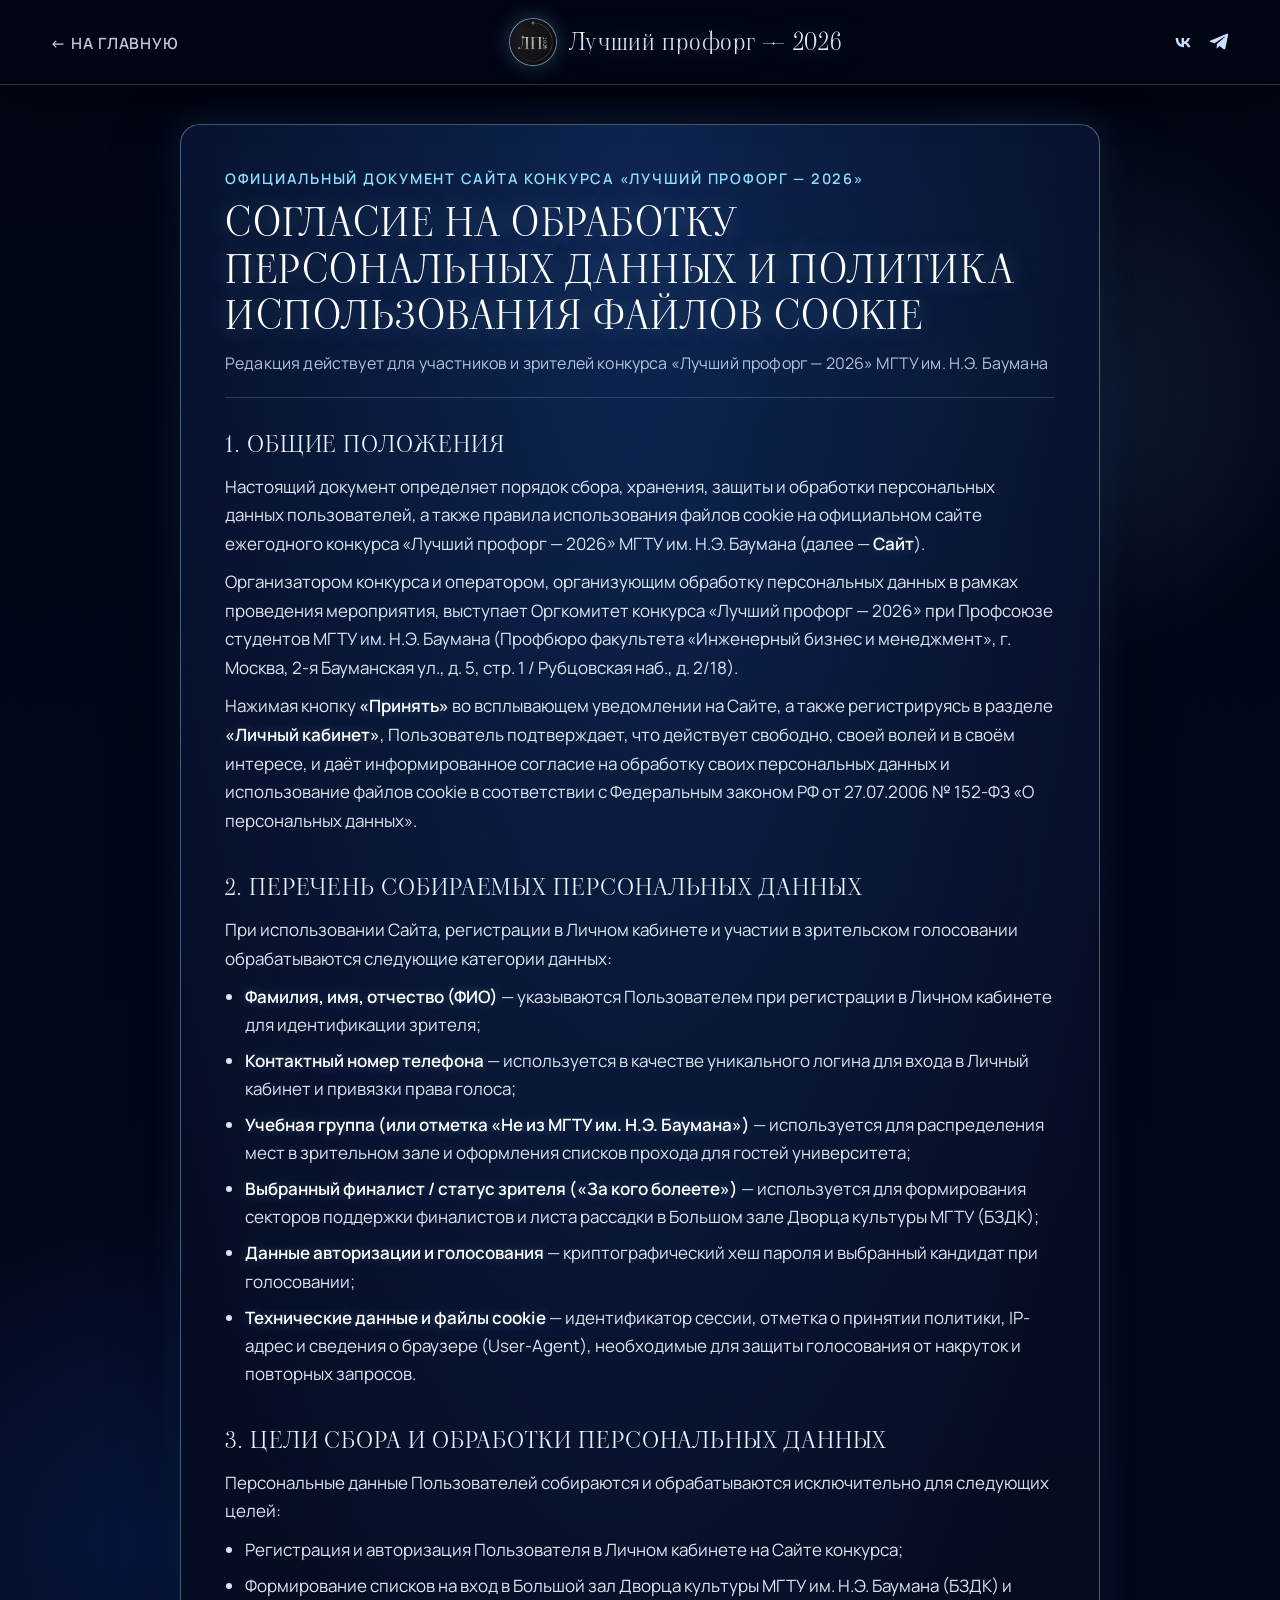
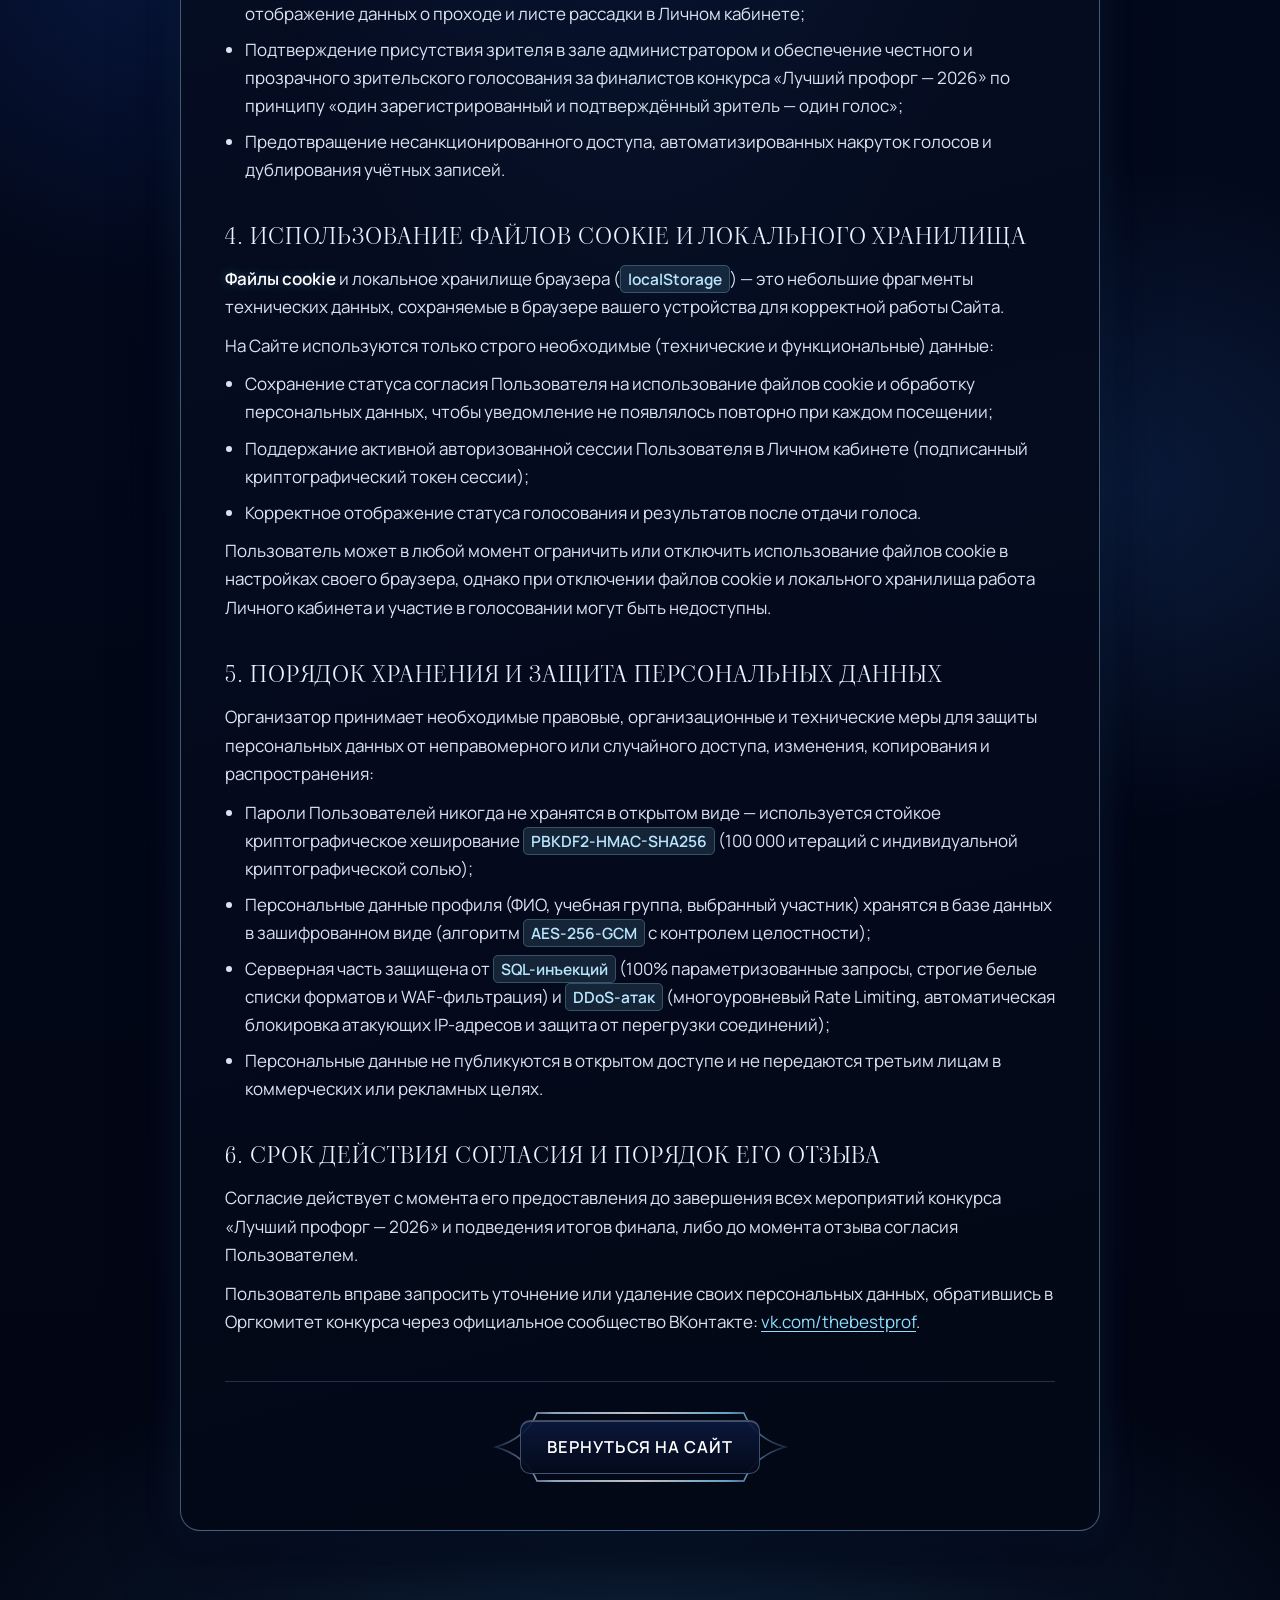
==== commit e40b61f8: "Update voting to cookie-only and stack contacts" ====
--- a/privacy.html
+++ b/privacy.html
@@ -10,29 +10,29 @@
   <link rel="preconnect" href="https://fonts.googleapis.com">
   <link rel="preconnect" href="https://fonts.gstatic.com" crossorigin>
   <link href="https://fonts.googleapis.com/css2?family=Manrope:wght@400;500;600;700&family=Viaoda+Libre&display=swap" rel="stylesheet">
-  <link rel="stylesheet" href="styles.css?v=54">
+  <link rel="stylesheet" href="styles.css?v=57">
 </head>
 <body class="legal-page">
 
   <!-- ======= ШАПКА ======= -->
-  <header class="header">
-    <div class="header__inner">
+  <header class="header scrolled">
+    <div class="container header__inner legal-header__inner">
       <div class="header__left">
-        <a class="nav-link" href="index.html">← На главную</a>
+        <a class="nav__link" href="index.html">← На главную</a>
       </div>
 
       <a class="logo cabinet-header-btn" href="index.html" aria-label="На главную страницу конкурса Лучший профорг — 2026">
-        <img class="logo__icon" src="img/logo-lp2026.png" alt="Лучший профорг — 2026" width="46" height="46">
+        <span class="logo__icon"><img src="img/logo-lp2026.png" alt="Лучший профорг — 2026"></span>
         <span class="logo__text">Лу&#8202;чший профорг — 2026</span>
       </a>
 
       <div class="header__right">
         <div class="header__socials">
           <a href="https://vk.com/thebestprof" target="_blank" rel="noopener" aria-label="ВКонтакте">
-            <svg viewBox="0 0 24 24" width="18" height="18" fill="currentColor"><path d="M12.78 17.62c-5.52 0-8.67-3.78-8.8-10.07h2.76c.09 4.62 2.13 6.58 3.74 6.98V7.55h2.6v3.99c1.6-.17 3.27-1.99 3.83-3.99h2.6c-.43 2.46-2.25 4.28-3.54 5.03 1.29.6 3.36 2.18 4.14 5.04h-2.86c-.61-1.9-2.14-3.38-4.17-3.58v3.58h-.3z"/></svg>
+            <svg viewBox="0 0 24 24" width="22" height="22" fill="currentColor"><path d="M12.78 17.62c-5.52 0-8.67-3.78-8.8-10.07h2.76c.09 4.62 2.13 6.58 3.74 6.98V7.55h2.6v3.99c1.6-.17 3.27-1.99 3.83-3.99h2.6c-.43 2.46-2.25 4.28-3.54 5.03 1.29.6 3.36 2.18 4.14 5.04h-2.86c-.61-1.9-2.14-3.38-4.17-3.58v3.58h-.3z"/></svg>
           </a>
           <a href="https://t.me/profkom_bmstu" target="_blank" rel="noopener" aria-label="Telegram">
-            <svg viewBox="0 0 24 24" width="18" height="18" fill="currentColor"><path d="M21.9 4.6 18.9 19c-.23 1-.83 1.25-1.68.78l-4.65-3.43-2.24 2.16c-.25.25-.46.46-.94.46l.33-4.73L18.4 6.5c.37-.33-.08-.52-.58-.19L7.26 13.4l-4.58-1.43c-1-.31-1.02-1 .21-1.48L20.6 3.1c.83-.3 1.55.2 1.3 1.5z"/></svg>
+            <svg viewBox="0 0 24 24" width="22" height="22" fill="currentColor"><path d="M21.9 4.6 18.9 19c-.23 1-.83 1.25-1.68.78l-4.65-3.43-2.24 2.16c-.25.25-.46.46-.94.46l.33-4.73L18.4 6.5c.37-.33-.08-.52-.58-.19L7.26 13.4l-4.58-1.43c-1-.31-1.02-1 .21-1.48L20.6 3.1c.83-.3 1.55.2 1.3 1.5z"/></svg>
           </a>
         </div>
       </div>
@@ -80,7 +80,7 @@
             <ul>
               <li>Регистрация и авторизация Пользователя в Личном кабинете на Сайте конкурса;</li>
               <li>Формирование списков на вход в Большой зал Дворца культуры МГТУ им. Н.Э. Баумана (БЗДК) и отображение данных о проходе и листе рассадки в Личном кабинете;</li>
-              <li>Обеспечение честного и прозрачного зрительского голосования за финалистов конкурса «Лучший профорг — 2026» по принципу «один зарегистрированный зритель — один голос»;</li>
+              <li>Подтверждение присутствия зрителя в зале администратором и обеспечение честного и прозрачного зрительского голосования за финалистов конкурса «Лучший профорг — 2026» по принципу «один зарегистрированный и подтверждённый зритель — один голос»;</li>
               <li>Предотвращение несанкционированного доступа, автоматизированных накруток голосов и дублирования учётных записей.</li>
             </ul>
           </section>
--- a/styles.css
+++ b/styles.css
@@ -338,12 +338,12 @@
   50% { opacity: 0.65; }
 }
 
-/* S-образный звёздный шлейф с постеров */
+/* S-образный звёздный шлейф с постеров (единая линия через весь сайт) */
 .hero__stardust {
   position: absolute;
   inset: 0;
   width: 100%;
-  height: 980px;
+  height: 100%;
   pointer-events: none;
   z-index: 0;
   --fade-o: 0.85;
@@ -394,25 +394,9 @@
   50% { transform: translateY(-10px) rotate(calc(var(--star-rot, 0deg) + 4deg)); }
 }
 
-/* Сферический горизонт планеты с голубой атмосферой внизу героя */
+/* Сферический горизонт планеты с голубой атмосферой внизу героя (отключён для бесшовной линии через весь сайт) */
 .hero__planet {
-  position: absolute;
-  left: 50%;
-  bottom: -440px;
-  transform: translateX(-50%);
-  width: min(1900px, 175vw);
-  height: 540px;
-  border-radius: 50%;
-  background:
-    radial-gradient(50% 50% at 50% 0%, rgba(12, 29, 74, 0.92) 0%, #020613 72%);
-  border-top: 1.5px solid rgba(170, 225, 255, 0.55);
-  box-shadow:
-    0 -18px 65px rgba(70, 165, 255, 0.32),
-    0 -4px 22px rgba(175, 232, 255, 0.45),
-    inset 0 18px 48px rgba(96, 185, 255, 0.25);
-  pointer-events: none;
-  z-index: 0;
-  --fade-o: 0.75;
+  display: none;
 }
 
 /* ---------- живое звёздное небо (герой + все секции) ---------- */
@@ -1107,27 +1091,16 @@
   position: relative;
   padding: 115px 0;
   overflow: hidden;
-  border-top: 1px solid rgba(170, 220, 255, 0.25);
   background:
     radial-gradient(55% 520px at 50% 14%, rgba(45, 112, 245, 0.24), transparent 72%),
     radial-gradient(38% 420px at 78% 12%, rgba(110, 195, 255, 0.16), transparent 70%),
     radial-gradient(42% 480px at 14% 48%, rgba(30, 88, 220, 0.18), transparent 72%),
     radial-gradient(50% 450px at 85% 65%, rgba(56, 138, 255, 0.15), transparent 74%),
     radial-gradient(85% 520px at 50% 102%, rgba(72, 168, 255, 0.17), transparent 70%),
-    linear-gradient(180deg, #01040d 0%, #03091d 48%, #020613 100%);
+    linear-gradient(180deg, #020613 0%, #03091d 48%, #020613 100%);
 }
 .section::before {
-  content: "";
-  position: absolute;
-  top: -1px;
-  left: 50%;
-  transform: translateX(-50%);
-  width: min(360px, 65vw);
-  height: 2px;
-  background: linear-gradient(90deg, transparent, #ffffff, var(--accent), transparent);
-  box-shadow: 0 0 18px 2px rgba(140, 224, 255, 0.75);
-  pointer-events: none;
-  z-index: 2;
+  display: none;
 }
 .section--soft {
   background:
@@ -1136,7 +1109,7 @@
     radial-gradient(44% 460px at 84% 52%, rgba(37, 99, 235, 0.18), transparent 72%),
     radial-gradient(46% 440px at 16% 78%, rgba(56, 138, 255, 0.15), transparent 74%),
     radial-gradient(85% 520px at 50% 102%, rgba(72, 168, 255, 0.17), transparent 70%),
-    linear-gradient(180deg, #020613 0%, #040b22 50%, #01040d 100%);
+    linear-gradient(180deg, #020613 0%, #040b22 50%, #020613 100%);
 }
 
 /* Космические фоновые слои для всех секций (как на главном экране) */
@@ -1170,10 +1143,10 @@
   inset: 0;
   width: 100%;
   height: 100%;
-  min-height: 760px;
+  min-height: 0;
   pointer-events: none;
   z-index: 0;
-  opacity: 0.78;
+  opacity: 0.85;
   overflow: visible;
 }
 .section__stardust--flip {
@@ -2599,23 +2572,13 @@
 .footer {
   position: relative;
   overflow: hidden;
-  border-top: 1px solid rgba(175, 220, 255, 0.28);
   background:
     radial-gradient(55% 440px at 50% 0%, rgba(45, 112, 245, 0.22), transparent 70%),
     radial-gradient(40% 380px at 80% 100%, rgba(140, 224, 255, 0.12), transparent 74%),
-    linear-gradient(180deg, #03091d 0%, #01040d 100%);
+    linear-gradient(180deg, #020613 0%, #01040d 100%);
 }
 .footer::before {
-  content: "";
-  position: absolute;
-  top: -1px; left: 50%;
-  transform: translateX(-50%);
-  width: min(360px, 65vw);
-  height: 2px;
-  background: linear-gradient(90deg, transparent, #ffffff, var(--accent), transparent);
-  box-shadow: 0 0 18px 2px rgba(140, 224, 255, 0.8);
-  pointer-events: none;
-  z-index: 2;
+  display: none;
 }
 .footer__inner {
   display: flex;
@@ -3813,6 +3776,9 @@
   min-height: 100vh;
   font-family: var(--font-text);
 }
+.legal-header__inner {
+  justify-content: space-between;
+}
 .legal-section {
   padding-top: 124px;
   padding-bottom: 84px;
